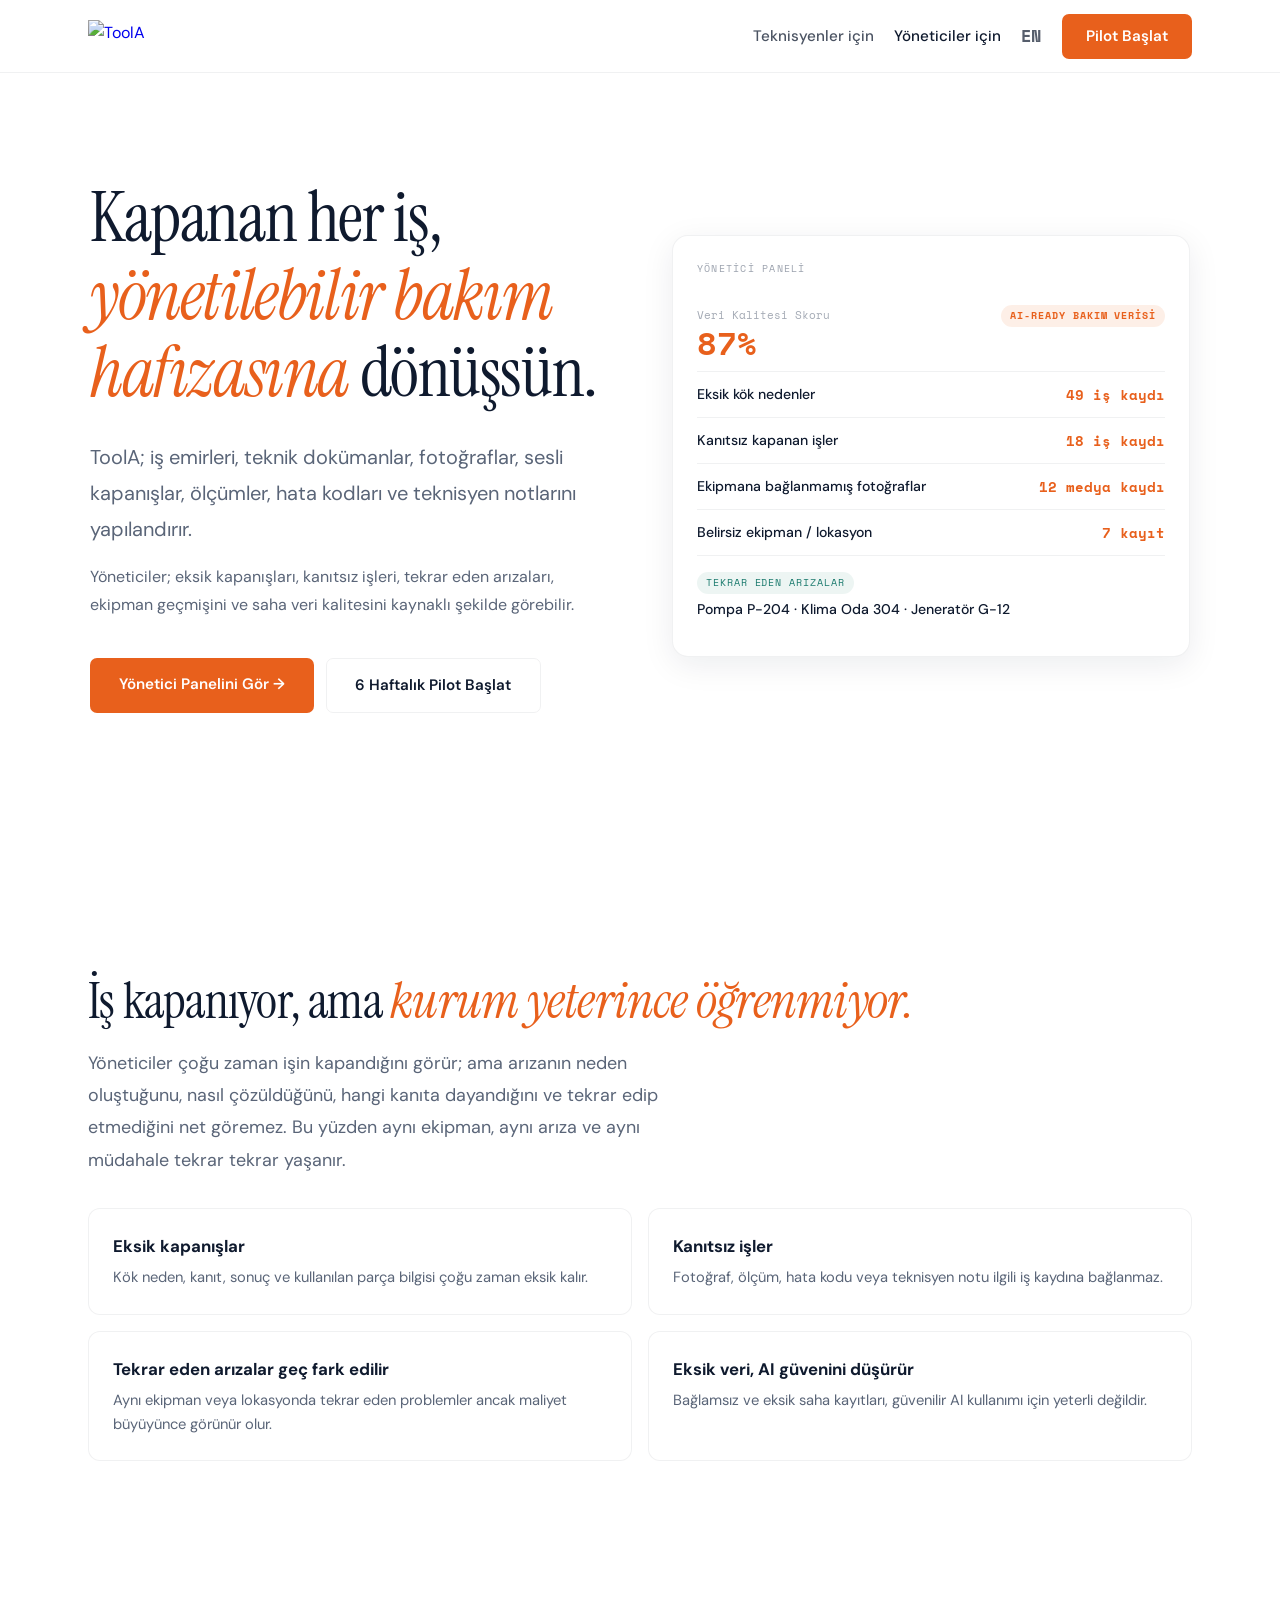
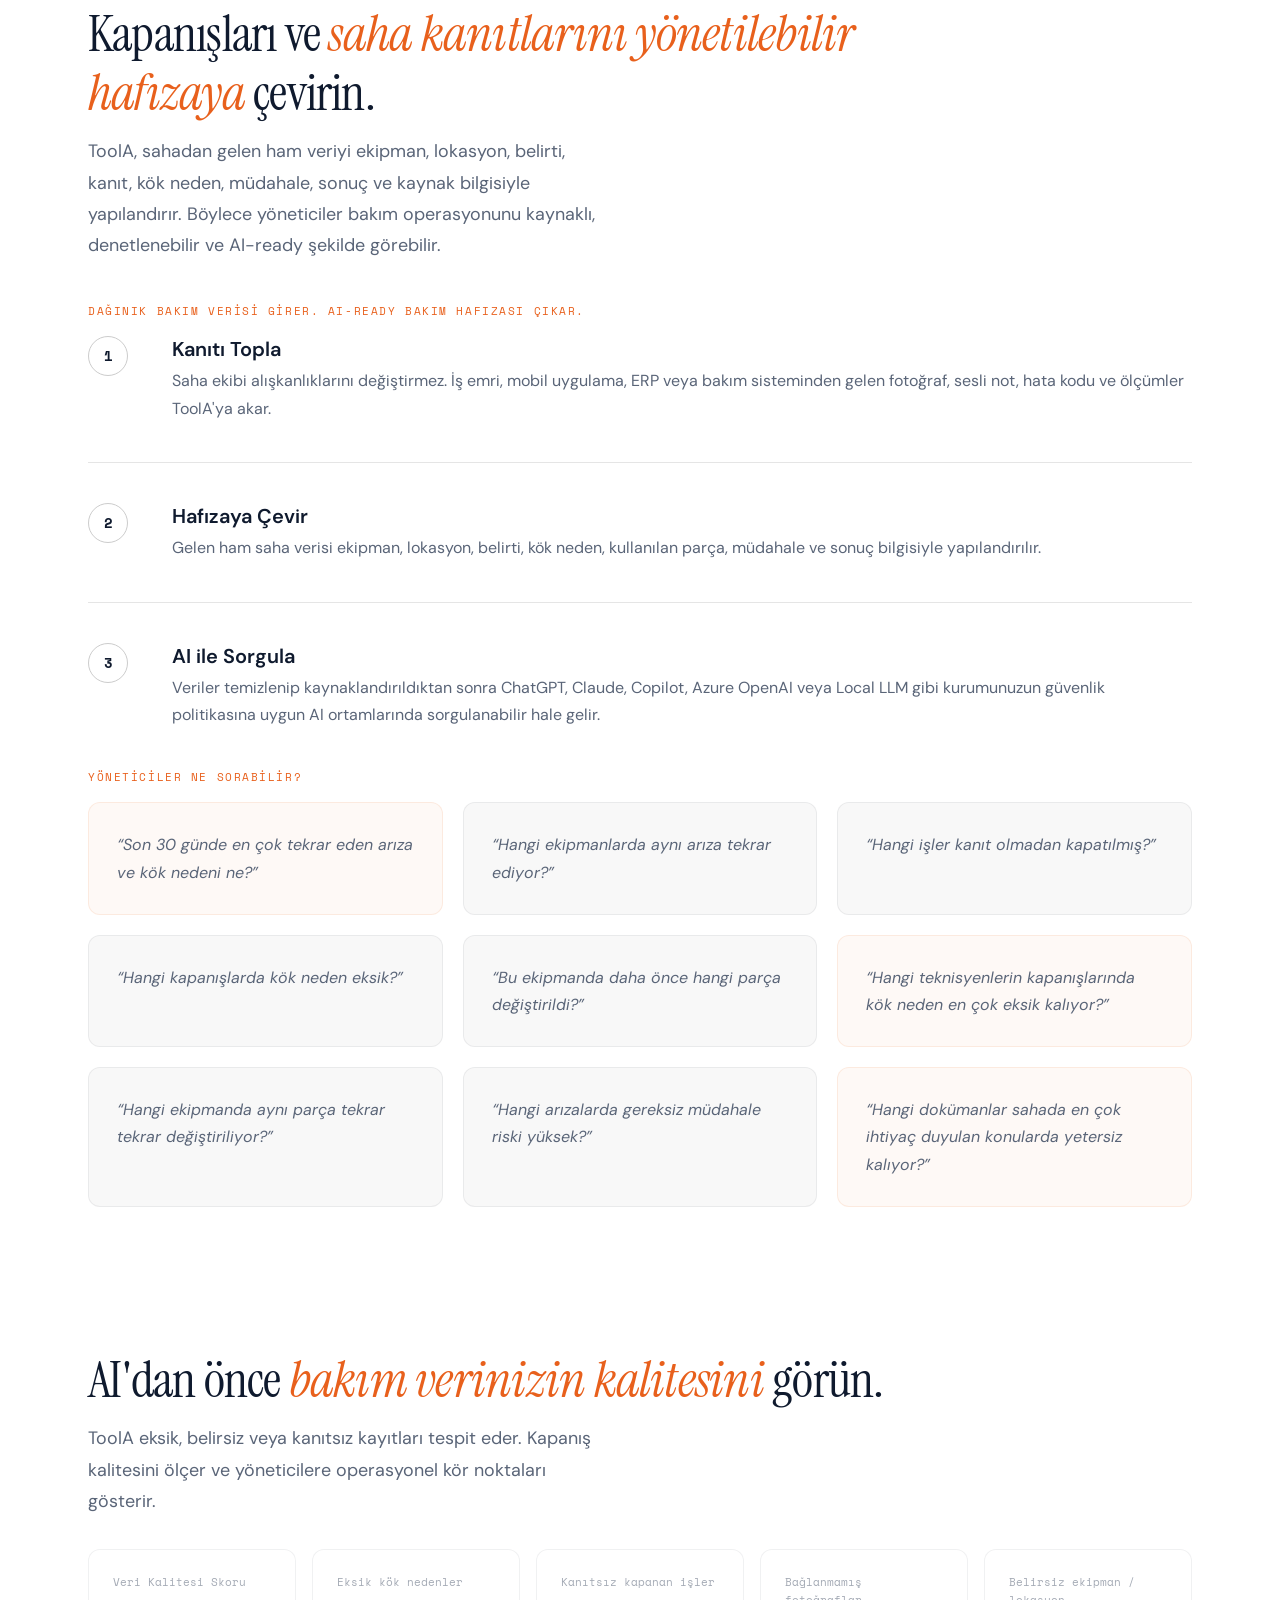
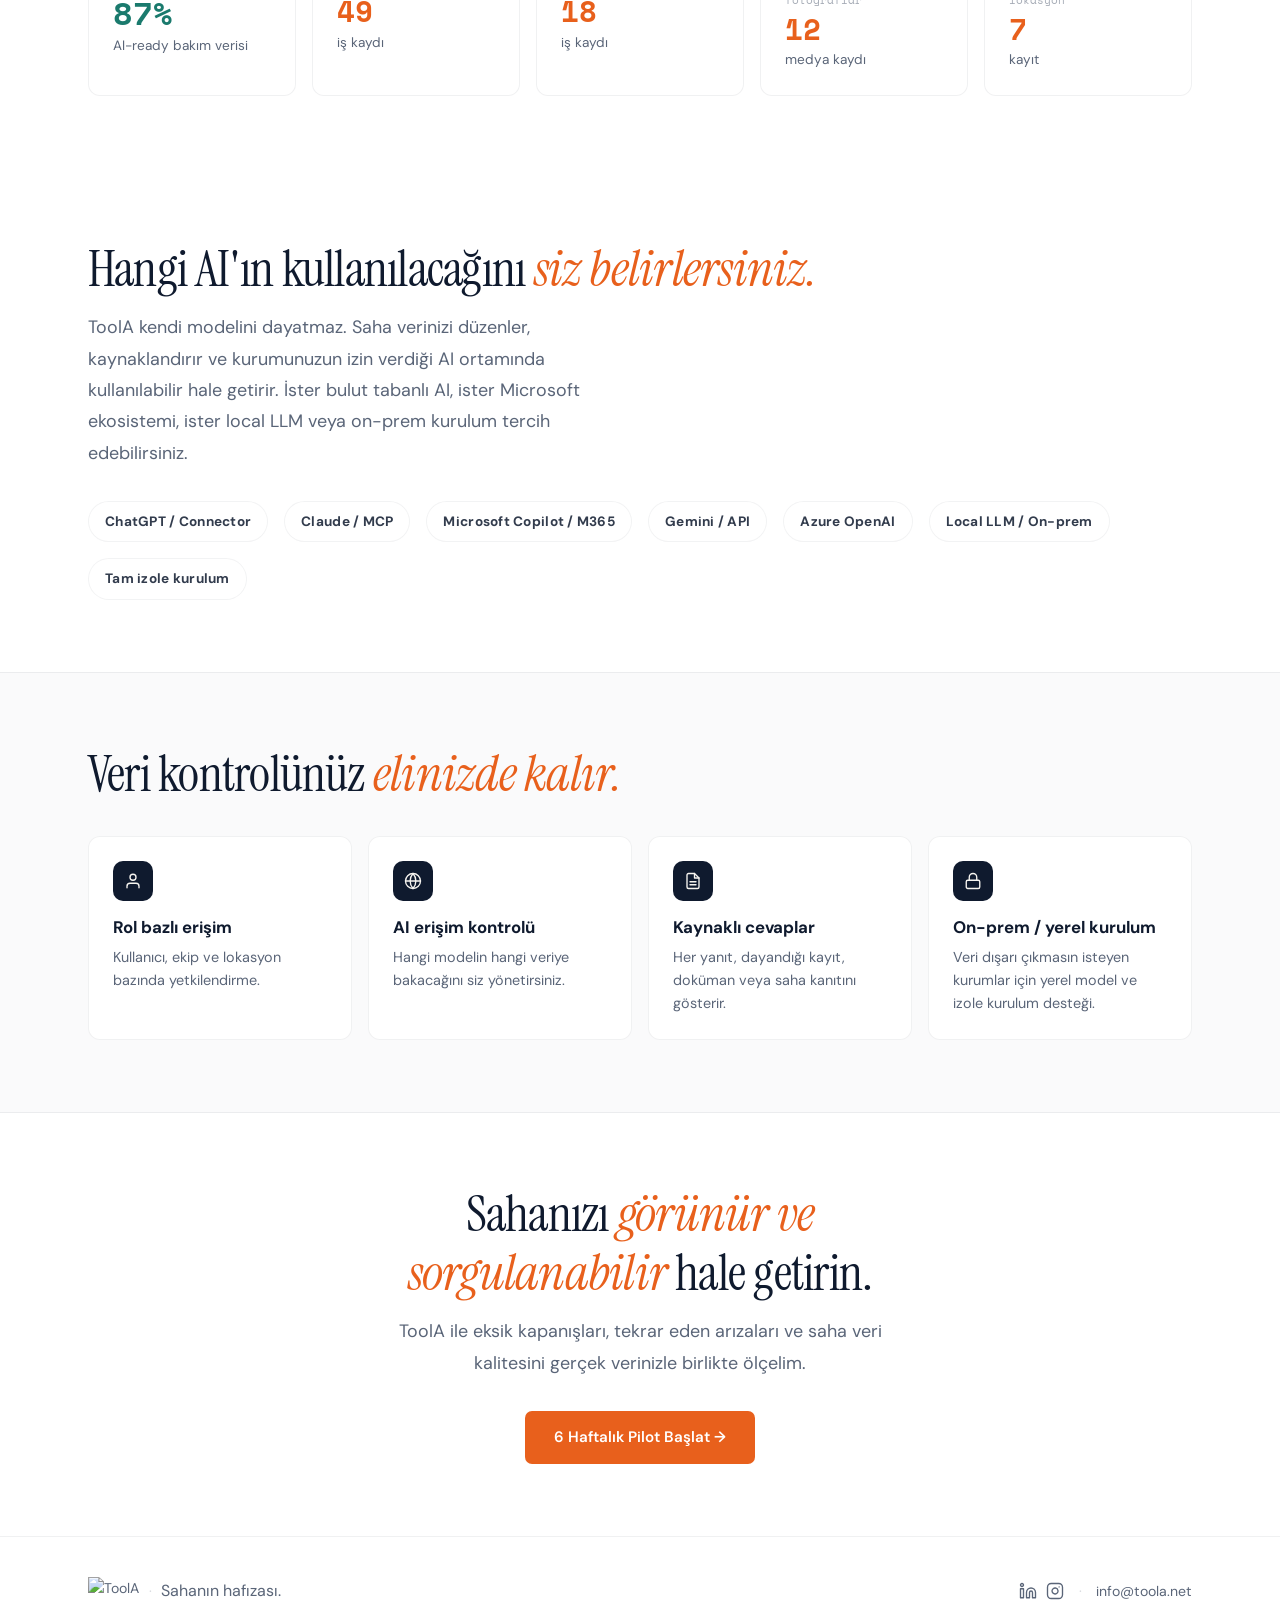
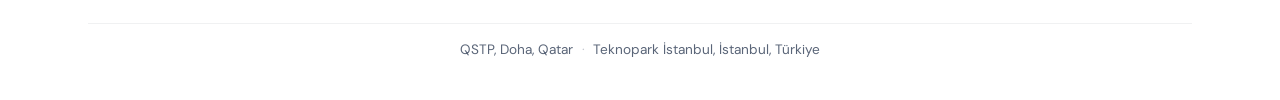
==== public/managers.html @ f0ef8635 "Changes Co-authored-by: ozzyfi <191212846+ozzyfi@users.noreply.github.com>" ====
<!DOCTYPE html>
<html lang="tr">
<head>
<meta charset="UTF-8">
<link rel="icon" type="image/png" href="/favicon.png">
<meta name="viewport" content="width=device-width, initial-scale=1.0">
<title>Yöneticiler için — ToolA</title>
<meta name="description" content="ToolA, kapanan her işi yönetilebilir bakım hafızasına dönüştürür. Yöneticiler eksik kapanışları, kanıtsız işleri, tekrar eden arızaları, ekipman geçmişini ve saha veri kalitesini kaynaklı şekilde görür.">
<meta property="og:title" content="Yöneticiler için — ToolA">
<meta property="og:description" content="Kapanan her iş, yönetilebilir bakım hafızasına dönüşsün. Eksik kapanışlar, kanıtsız işler ve tekrar eden arızalar tek panelde.">
<meta property="og:image" content="https://toola.co/og-image.png">
<meta property="og:url" content="https://toola.co/managers.html">
<meta property="og:type" content="website">
<meta name="twitter:card" content="summary_large_image">
<meta name="twitter:title" content="Yöneticiler için — ToolA">
<meta name="twitter:description" content="Kapanan her iş, yönetilebilir bakım hafızasına dönüşsün.">
<meta name="twitter:image" content="https://toola.co/og-image.png">
<link rel="preconnect" href="https://fonts.googleapis.com">
<link href="https://fonts.googleapis.com/css2?family=DM+Sans:ital,opsz,wght@0,9..40,300;0,9..40,400;0,9..40,500;0,9..40,600;0,9..40,700&family=Space+Mono:wght@400;700&family=Instrument+Serif:ital@0;1&display=swap" rel="stylesheet">
<style>
:root{
  --ink:#0F1A2E;--orange:#E8601C;--teal:#1A7A6D;
  --slate:#5A6578;--line:rgba(15,26,46,.06);--card:rgba(255,255,255,.8);
  --fd:'Instrument Serif',serif;--fb:'DM Sans',sans-serif;--fm:'Space Mono',monospace;
}
*,*::before,*::after{margin:0;padding:0;box-sizing:border-box}
html{scroll-behavior:smooth}
body{font-family:var(--fb);background:#fff;color:var(--ink);line-height:1.6;overflow-x:hidden}
.w{max-width:1200px;margin:0 auto;padding:0 3rem;position:relative;z-index:1}

/* NAV */
nav{position:fixed;top:0;left:0;right:0;z-index:100;backdrop-filter:blur(20px);background:rgba(255,255,255,.9);border-bottom:1px solid var(--line)}
.ni{max-width:1200px;margin:0 auto;padding:.85rem 3rem;display:flex;justify-content:space-between;align-items:center}
.logo{display:inline-flex;align-items:center;gap:.55rem;text-decoration:none}.logo svg{flex-shrink:0}
.logo-text{font-family:var(--fb);font-weight:600;font-size:1.4rem;color:var(--ink);letter-spacing:-.04em}
.logo img{height:32px;width:auto;object-fit:contain;display:block}
@media(max-width:600px){.logo img{height:26px}}
nav ul{list-style:none;display:flex;align-items:center;gap:1.25rem}
.ncta{background:var(--orange);color:#fff;padding:.65rem 1.5rem;border-radius:7px;font-weight:600;font-size:.95rem;text-decoration:none;transition:all .2s;display:inline-block}.ncta:hover{background:#cf5318}

/* HERO */
.hero{min-height:100vh;display:flex;align-items:center;padding-top:4rem}
.hero-inner{text-align:center;max-width:820px;margin:0 auto}
.hero h1{font-family:var(--fd);font-size:clamp(2rem,3.8vw,3.6rem);line-height:1.1;letter-spacing:-.02em;font-weight:400;animation:fu .7s ease .08s both}
.hero h1 em{font-style:italic;color:var(--orange)}
.hero-sub{font-size:1.25rem;color:var(--slate);max-width:560px;margin:1.75rem auto 0;line-height:1.8;animation:fu .7s ease .16s both}
.hero-actions{display:flex;gap:.75rem;justify-content:center;margin-top:2.5rem;animation:fu .7s ease .24s both}
.bp{background:var(--orange);color:#fff;padding:.9rem 1.8rem;border-radius:7px;text-decoration:none;font-weight:600;font-size:.95rem;transition:all .25s;border:none;cursor:pointer;display:inline-block}.bp:hover{background:#cf5318;transform:translateY(-1px);box-shadow:0 6px 20px rgba(232,96,28,.25)}
@keyframes fu{from{opacity:0;transform:translateY(20px)}to{opacity:1;transform:translateY(0)}}

/* SOCIAL PROOF */
.proof{padding:3.5rem 0;border-top:1px solid var(--line)}
.proof-metrics{display:grid;grid-template-columns:repeat(3,1fr);border:1px solid var(--line);border-radius:14px;overflow:hidden;background:var(--card)}
.pm{padding:2.5rem 2rem;text-align:center;border-right:1px solid var(--line)}
.pm:last-child{border-right:none}
.pm .n{font-family:var(--fm);font-size:2.8rem;font-weight:700;color:var(--teal);line-height:1}
.pm .t{font-size:1rem;font-weight:600;margin-top:.4rem}
.pm .d{font-size:.88rem;color:var(--slate);margin-top:.2rem}
.proof-logos{margin-top:2rem;display:flex;align-items:center;justify-content:center;gap:3.5rem;flex-wrap:wrap}
.proof-logos span{font-family:var(--fb);font-weight:700;font-size:1.3rem;color:var(--ink);opacity:.55;letter-spacing:.06em;text-transform:uppercase}

/* SECTIONS */
section{padding:4.5rem 0}
.stag{font-family:var(--fm);font-size:.7rem;letter-spacing:.14em;text-transform:uppercase;color:var(--orange);margin-bottom:.75rem}
.st{font-family:var(--fd);font-size:clamp(2rem,4vw,3.2rem);line-height:1.15;letter-spacing:-.015em;font-weight:400;max-width:900px}
.st em{font-style:italic;color:var(--orange)}
.sd{font-size:1.12rem;color:var(--slate);max-width:520px;margin-top:.85rem;line-height:1.75}

/* PROBLEM */
.problem-text{font-size:1.12rem;color:var(--slate);max-width:600px;margin-top:1rem;line-height:1.8}

/* SOLUTION (LIGHT) */
.ins{background:#fff;color:var(--ink);padding:4.5rem 0;position:relative}
.ins .stag{color:var(--orange)}.ins .st{color:var(--ink)}.ins .sd{color:var(--slate)}
.sol-grid{display:grid;grid-template-columns:1fr 1fr;gap:1.5rem;margin-top:2rem}
.sol-card{padding:1.75rem;border-radius:12px}
.sol-card.left{background:#f8f8f8;border:1px solid var(--line)}
.sol-card.right{background:rgba(232,96,28,.04);border:1px solid rgba(232,96,28,.1)}
.sol-card h4{font-family:var(--fm);font-size:.8rem;letter-spacing:.08em;text-transform:uppercase;margin-bottom:.5rem}
.sol-card.left h4{color:var(--slate)}.sol-card.right h4{color:var(--orange)}
.sol-card p{font-size:1rem;color:var(--slate);line-height:1.7}
.sol-card ul{list-style:none;margin:0;padding:0}
.sol-card li{font-size:.95rem;color:var(--slate);padding:.4rem 0;border-bottom:1px solid var(--line)}
.sol-card li:last-child{border-bottom:none}
.sol-result{margin-top:1.5rem;padding:1.5rem;background:linear-gradient(135deg,rgba(26,122,109,.06),rgba(232,96,28,.04));border:1px solid rgba(26,122,109,.08);border-radius:10px;text-align:center}
.sol-result h4{font-family:var(--fd);font-size:1.2rem;color:var(--ink);margin-bottom:.25rem}
.sol-result p{color:var(--slate);font-size:.9rem}

.step-list{margin-top:1rem}
.step-item{display:flex;gap:1.5rem;padding:2.5rem 0;border-bottom:1px solid #e5e5e5;align-items:flex-start}
.step-item:first-child{padding-top:0}
.step-item:last-child{border-bottom:none;padding-bottom:0}
.step-num{flex-shrink:0;width:60px;display:flex;align-items:center;justify-content:flex-start}
.step-num-inner{width:40px;height:40px;border-radius:50%;border:1.5px solid #ccc;display:flex;align-items:center;justify-content:center;font-family:var(--fm);font-size:.9rem;font-weight:700;color:var(--ink)}
.step-content{flex:1}
.step-content h3{font-weight:600;font-size:1.25rem;color:var(--ink);margin-bottom:.35rem;line-height:1.3}
.step-content p{font-size:1rem;color:var(--slate);line-height:1.7}

/* CAPABILITIES — horizontal layout for variety */
.cap-grid{display:grid;grid-template-columns:1fr 1fr;gap:1.5rem;margin-top:2rem}
.cap-card{display:flex;gap:1.25rem;align-items:flex-start;padding:1.75rem;border-radius:14px;border:1px solid var(--line);background:var(--card)}
.cap-icon{width:44px;height:44px;background:rgba(232,96,28,.06);border:1px solid rgba(232,96,28,.1);border-radius:10px;display:flex;align-items:center;justify-content:center;flex-shrink:0}
.cap-content h3{font-size:1.05rem;font-weight:700;margin-bottom:.25rem}
.cap-content p{font-size:.92rem;color:var(--slate);line-height:1.6}

/* SECURITY — single row with subtle bg */
.sec-strip{background:rgba(15,26,46,.02);border-top:1px solid var(--line);border-bottom:1px solid var(--line);padding:4.5rem 0}
.sec-grid{display:grid;grid-template-columns:repeat(4,1fr);gap:1rem;margin-top:2rem}
.sec-card{padding:1.5rem;border-radius:12px;background:#fff;border:1px solid var(--line)}
.sec-icon{width:40px;height:40px;background:var(--ink);border-radius:10px;display:flex;align-items:center;justify-content:center;margin-bottom:.85rem}
.sec-card h3{font-size:1.05rem;font-weight:700;margin-bottom:.3rem}
.sec-card p{font-size:.9rem;color:var(--slate);line-height:1.6}

/* CTA */
.cta{text-align:center;padding:5rem 0}
.cta .st{margin:0 auto;text-align:center;max-width:600px}
.cta .sd{margin:.85rem auto 0;text-align:center}
.cpills{display:flex;gap:3rem;justify-content:center;margin:2rem 0}
.cpill{text-align:center}
.cpill .pn{font-family:var(--fm);font-size:1.75rem;font-weight:700;color:var(--teal)}
.cpill .pl{font-size:.88rem;color:var(--slate)}

/* FOOTER */
footer{padding:2.5rem 0;border-top:1px solid var(--line)}
.fi{max-width:1200px;margin:0 auto;padding:0 3rem;display:flex;flex-direction:column;gap:1.1rem}
.frow{display:flex;justify-content:space-between;align-items:center;gap:1rem}
.fl{display:flex;align-items:center;gap:.6rem;font-size:.88rem;color:var(--slate)}
.fr{display:flex;align-items:center;gap:.6rem;font-size:.88rem;color:var(--slate);flex-wrap:wrap}
.fr svg{display:block}
.faddr{text-align:center;font-size:.85rem;color:var(--slate);padding-top:1rem;border-top:1px solid var(--line);line-height:1.5}
.faddr .sep{opacity:.35;margin:0 .55rem}
footer a{color:var(--slate);text-decoration:none;transition:color .2s}footer a:hover{color:var(--orange)}


/* HERO badge/eyebrow */
.hero-badge{display:inline-block;font-family:var(--fm);font-size:.72rem;letter-spacing:.12em;text-transform:uppercase;color:var(--orange);padding:.4rem .9rem;border:1px solid rgba(232,96,28,.2);border-radius:99px;margin-bottom:1.25rem;animation:fu .7s ease both}
.hero-eyebrow{font-family:var(--fd);font-size:clamp(2rem,4vw,3rem);line-height:1.05;letter-spacing:-.02em;color:var(--slate);font-style:italic;margin-bottom:.4rem;animation:fu .7s ease .04s both}
.hero-support{font-size:1rem;color:var(--slate);max-width:560px;margin:1rem auto 0;line-height:1.7;opacity:.85;animation:fu .7s ease .2s both}
.bs{background:transparent;color:var(--ink);padding:.9rem 1.8rem;border-radius:7px;text-decoration:none;font-weight:600;font-size:.95rem;border:1.5px solid var(--line);display:inline-block;transition:all .25s}
.bs:hover{border-color:var(--ink)}

/* PROBLEM grid */
.prob-grid{display:grid;grid-template-columns:1fr 1fr;gap:1rem;margin-top:2rem}
.prob-card{padding:1.5rem;border:1px solid var(--line);border-radius:12px;background:var(--card)}
.prob-card h3{font-size:1.05rem;font-weight:700;margin-bottom:.4rem}
.prob-card p{font-size:.92rem;color:var(--slate);line-height:1.6}
@media(max-width:600px){.prob-grid{grid-template-columns:1fr}}

/* SOLUTION 3 cols */
.sol-grid-3{display:grid;grid-template-columns:repeat(3,1fr);gap:1.25rem;margin-top:1.75rem}
@media(max-width:960px){.sol-grid-3{grid-template-columns:1fr}}

/* HOW */
.how-grid{display:grid;grid-template-columns:repeat(5,1fr);gap:1rem;margin-top:2rem}
.how-step{padding:1.5rem;border:1px solid var(--line);border-radius:12px;background:var(--card);position:relative}
.how-num{font-family:var(--fm);font-size:.8rem;font-weight:700;color:var(--orange);letter-spacing:.08em;margin-bottom:.5rem}
.how-step h3{font-size:1rem;font-weight:700;margin-bottom:.35rem}
.how-step p{font-size:.88rem;color:var(--slate);line-height:1.55}
@media(max-width:960px){.how-grid{grid-template-columns:1fr 1fr}}
@media(max-width:600px){.how-grid{grid-template-columns:1fr}}

/* CAP 3 cols */
.cap-grid-3{display:grid;grid-template-columns:repeat(3,1fr);gap:1.25rem;margin-top:2rem}
@media(max-width:960px){.cap-grid-3{grid-template-columns:1fr 1fr}}
@media(max-width:600px){.cap-grid-3{grid-template-columns:1fr}}

/* PROOF sectors */
.proof-sectors{margin-top:1.25rem;text-align:center;font-size:.9rem;color:var(--slate);font-family:var(--fm);letter-spacing:.02em}

/* HERO TWO-COL */
.hero-inner{text-align:left;max-width:1100px;margin:0 auto;display:grid;grid-template-columns:1fr 1fr;gap:4rem;align-items:center}
@media(max-width:960px){.hero-inner{grid-template-columns:1fr;text-align:center;gap:2.5rem}}
.hero-left{}
.hero h1{font-size:clamp(2.8rem,5.5vw,5rem)}
.hero .hero-sub,.hero .hero-support{margin-left:0;margin-right:0}
@media(max-width:960px){.hero .hero-sub,.hero .hero-support{margin-left:auto;margin-right:auto}.hero-actions{justify-content:center}}
.hero-actions{justify-content:flex-start}

/* MOCKUP */
.mockup-card{background:#fff;border:1px solid var(--line);border-radius:16px;padding:1.5rem;box-shadow:0 8px 32px rgba(15,26,46,.08)}
.mockup-title{font-family:var(--fm);font-size:.65rem;letter-spacing:.12em;text-transform:uppercase;color:var(--slate);margin-bottom:1rem;opacity:.6}
.mockup-row{padding:.75rem 0;border-bottom:1px solid var(--line)}
.mockup-row:last-child{border-bottom:none}
.mockup-badge{display:inline-block;font-family:var(--fm);font-size:.6rem;letter-spacing:.1em;text-transform:uppercase;padding:.2rem .55rem;border-radius:99px;margin-bottom:.3rem}
.mb-kanit{background:rgba(26,122,109,.08);color:var(--teal)}
.mb-oneri{background:rgba(232,96,28,.08);color:var(--orange)}
.mb-kapanis{background:rgba(15,26,46,.06);color:var(--slate)}
.mb-hafiza{background:rgba(232,96,28,.1);color:var(--orange);font-weight:700}
.mockup-label{font-family:var(--fm);font-size:.68rem;color:var(--slate);opacity:.55;display:block;margin-bottom:.15rem}
.mockup-val{font-size:.88rem;color:var(--ink);line-height:1.5;font-weight:500}
.mockup-val.highlight{color:var(--orange)}
.mockup-source{font-size:.75rem;color:var(--slate);opacity:.6;margin-top:.2rem}

/* MEMORY CARD */
.memory-card{background:#fff;border:1px solid var(--line);border-radius:14px;padding:1.5rem;font-size:.88rem;color:var(--ink)}
.memory-card h4{font-family:var(--fm);font-size:.7rem;letter-spacing:.1em;text-transform:uppercase;color:var(--orange);margin-bottom:1rem}
.memory-row{display:flex;gap:.75rem;padding:.5rem 0;border-bottom:1px solid var(--line);align-items:baseline}
.memory-row:last-child{border-bottom:none}
.memory-label{font-family:var(--fm);font-size:.62rem;letter-spacing:.08em;text-transform:uppercase;color:var(--slate);min-width:90px;opacity:.6;flex-shrink:0}
.memory-val{color:var(--ink);line-height:1.5}
.memory-val.red{color:var(--orange);font-weight:600}

/* EXPERT SECTION GRID */
.expert-grid{display:grid;grid-template-columns:1fr 1fr;gap:3rem;align-items:start;margin-top:2rem}
@media(max-width:960px){.expert-grid{grid-template-columns:1fr}}

/* PROOF ecosystem */
.ecosystem-title{font-family:var(--fm);font-size:.7rem;letter-spacing:.12em;text-transform:uppercase;color:var(--slate);opacity:.5;text-align:center;margin-bottom:1.25rem;margin-top:2rem}

/* CARD HOVER — birleşik etkileşim */
.prob-card,.cap-card,.sec-card,.how-step,.sol-card{transition:transform .2s ease,border-color .2s ease,box-shadow .2s ease}
.prob-card:hover,.cap-card:hover,.sec-card:hover,.how-step:hover{transform:translateY(-2px);border-color:rgba(232,96,28,.25);box-shadow:0 8px 24px rgba(15,26,46,.06)}

/* HOW grid kademeli */
@media(max-width:1099px){.how-grid{grid-template-columns:repeat(3,1fr)}}
@media(max-width:759px){.how-grid{grid-template-columns:repeat(2,1fr)}}
@media(max-width:559px){.how-grid{grid-template-columns:1fr}}

/* CTA dikey ritim tutarlılığı */
.cta{padding:4.5rem 0}

/* EXPERT grid orta breakpoint */
@media(max-width:1199px) and (min-width:961px){.expert-grid{gap:2rem}}

/* RESPONSIVE */
@media(max-width:960px){
  .w{padding:0 2rem}.ni{padding:.85rem 2rem}.fi{padding:0 2rem}
  .sol-grid,.cap-grid{grid-template-columns:1fr}
  .sec-grid{grid-template-columns:1fr 1fr}
  .proof-metrics{grid-template-columns:1fr}
  .pm{border-right:none;border-bottom:1px solid var(--line);padding:2rem 1.5rem}.pm:last-child{border-bottom:none}
}
@media(max-width:720px){
  /* Nav: Güvenlik linkini gizle, Teknisyenler/Yöneticiler/EN/CTA kalsın */
  nav ul li.nav-hide-mobile{display:none}
  nav ul{gap:.7rem}
  nav ul a[data-i18n="nav-tech"],nav ul a[data-i18n="nav-mgr"]{font-size:.82rem}
}
@media(max-width:600px){
  .w{padding:0 1.5rem}.ni{padding:.85rem 1.5rem}.fi{padding:0 1.5rem}
  section,.ins,.sec-strip,.cta,.proof{padding:3rem 0}
  .hero{padding-top:5rem}
  .hero-actions{flex-direction:column;align-items:center}
  .hero-badge{font-size:.66rem;padding:.35rem .75rem}
  .sec-grid{grid-template-columns:1fr}
  .cpills{flex-direction:column;gap:1rem}
  .frow{flex-direction:column;gap:1rem;text-align:center}
  .fr{flex-direction:column;gap:.65rem}
  .fr > span[style*="opacity:.25"]{display:none}
  .faddr .sep{display:block;height:.2rem;margin:.15rem 0;opacity:0}

  .proof-logos{gap:2rem}
}

/* MODAL */
.modal-overlay{display:none;position:fixed;inset:0;background:rgba(15,26,46,.5);backdrop-filter:blur(6px);z-index:200;align-items:center;justify-content:center}
.modal-overlay.active{display:flex}
.modal-box{background:#fff;border-radius:16px;padding:2.5rem;max-width:460px;width:90%;position:relative;box-shadow:0 24px 64px rgba(15,26,46,.15);animation:modalIn .25s ease}
@keyframes modalIn{from{opacity:0;transform:translateY(12px) scale(.98)}to{opacity:1;transform:none}}
.modal-close{position:absolute;top:1rem;right:1.25rem;background:none;border:none;font-size:1.5rem;color:var(--slate);cursor:pointer;line-height:1;padding:.25rem;transition:color .2s}.modal-close:hover{color:var(--ink)}
.modal-tag{font-family:var(--fm);font-size:.65rem;letter-spacing:.12em;text-transform:uppercase;color:var(--orange);margin-bottom:.5rem;display:flex;align-items:center;gap:.5rem}.modal-tag::before{content:'';width:16px;height:2px;background:var(--orange);display:inline-block}
.modal-title{font-family:var(--fd);font-size:1.75rem;font-weight:400;margin-bottom:.35rem}
.modal-desc{font-size:.9rem;color:var(--slate);margin-bottom:1.5rem}
.modal-field{margin-bottom:1rem}
.modal-field label{display:block;font-size:.82rem;font-weight:600;margin-bottom:.3rem}
.modal-field input{width:100%;padding:.75rem 1rem;border:1.5px solid var(--line);border-radius:8px;font-family:var(--fb);font-size:.92rem;color:var(--ink);background:#fff;transition:border-color .2s;outline:none}
.modal-field input:focus{border-color:var(--orange)}
.modal-field input::placeholder{color:rgba(90,101,120,.4)}
.modal-submit{width:100%;padding:.9rem;background:var(--orange);color:#fff;border:none;border-radius:8px;font-family:var(--fb);font-size:.95rem;font-weight:600;cursor:pointer;transition:background .2s;margin-top:.5rem}.modal-submit:hover{background:#cf5318}
.modal-success{display:none;text-align:center;font-size:.88rem;color:var(--teal);margin-top:1rem;font-weight:500}

.lang-btn{background:none;border:none;color:var(--ink);font-family:var(--fm);font-size:1.05rem;letter-spacing:.03em;padding:0;cursor:pointer;transition:color .2s;font-weight:600;opacity:.7}
.lang-btn:hover{opacity:1}
</style>
</head>
<body>

<nav><div class="ni">
  <a class="logo" href="/site.html"><img src="/toola-logo.png" alt="ToolA"/></a>
  <ul>
    <li><a href="/site.html" data-i18n="nav-tech" style="color:var(--ink);text-decoration:none;font-size:.95rem;font-weight:500;opacity:.75">Teknisyenler için</a></li>
    <li><a href="/managers.html" data-i18n="nav-mgr" style="color:var(--ink);text-decoration:none;font-size:.95rem;font-weight:500;opacity:1">Yöneticiler için</a></li>
    
    <li><button class="lang-btn" onclick="toggleLang()">EN</button></li>
    <li><a href="javascript:void(0)" onclick="openModal()" class="ncta" data-i18n="nav-cta">Pilot Başlat</a></li>
  </ul>
</div></nav>

<!-- 1. HERO -->
<section class="hero">
  <div class="hero-inner">
    <div class="hero-left">
      <h1 data-i18n="m-hero-title">Kapanan her iş, <em>yönetilebilir bakım hafızasına</em> dönüşsün.</h1>
      <p class="hero-sub" data-i18n="m-hero-sub">ToolA; iş emirleri, teknik dokümanlar, fotoğraflar, sesli kapanışlar, ölçümler, hata kodları ve teknisyen notlarını yapılandırır.</p>
      <p class="hero-support" data-i18n="m-hero-support">Yöneticiler; eksik kapanışları, kanıtsız işleri, tekrar eden arızaları, ekipman geçmişini ve saha veri kalitesini kaynaklı şekilde görebilir.</p>
      <div class="hero-actions">
        <a href="#panel" class="bp" data-i18n="m-hero-btn">Yönetici Panelini Gör →</a>
        <a href="javascript:void(0)" onclick="openModal()" class="bs" data-i18n="m-hero-btn2">6 Haftalık Pilot Başlat</a>
      </div>
    </div>
    <div class="hero-right">
      <div class="mockup-card" id="panel">
        <div class="mockup-title" data-i18n="m-panel-title">Yönetici Paneli</div>
        <div class="mockup-row" style="display:flex;justify-content:space-between;align-items:baseline;gap:1rem">
          <div>
            <span class="mockup-label" data-i18n="m-panel-q">Veri Kalitesi Skoru</span>
            <div class="mockup-val highlight" style="font-family:var(--fm);font-size:2rem;font-weight:700;line-height:1">87%</div>
          </div>
          <span class="mockup-badge mb-hafiza" data-i18n="m-panel-ready">AI-ready bakım verisi</span>
        </div>
        <div class="mockup-row" style="display:flex;justify-content:space-between;gap:1rem">
          <div class="mockup-val" data-i18n="m-panel-r1">Eksik kök nedenler</div>
          <div class="mockup-val" style="font-family:var(--fm);color:var(--orange);font-weight:600" data-i18n="m-panel-r1v">49 iş kaydı</div>
        </div>
        <div class="mockup-row" style="display:flex;justify-content:space-between;gap:1rem">
          <div class="mockup-val" data-i18n="m-panel-r2">Kanıtsız kapanan işler</div>
          <div class="mockup-val" style="font-family:var(--fm);color:var(--orange);font-weight:600" data-i18n="m-panel-r2v">18 iş kaydı</div>
        </div>
        <div class="mockup-row" style="display:flex;justify-content:space-between;gap:1rem">
          <div class="mockup-val" data-i18n="m-panel-r3">Ekipmana bağlanmamış fotoğraflar</div>
          <div class="mockup-val" style="font-family:var(--fm);color:var(--orange);font-weight:600" data-i18n="m-panel-r3v">12 medya kaydı</div>
        </div>
        <div class="mockup-row" style="display:flex;justify-content:space-between;gap:1rem">
          <div class="mockup-val" data-i18n="m-panel-r4">Belirsiz ekipman / lokasyon</div>
          <div class="mockup-val" style="font-family:var(--fm);color:var(--orange);font-weight:600" data-i18n="m-panel-r4v">7 kayıt</div>
        </div>
        <div class="mockup-row">
          <span class="mockup-badge mb-kanit" data-i18n="m-panel-repeat">Tekrar eden arızalar</span>
          <div class="mockup-val" data-i18n="m-panel-repeat-v">Pompa P-204 · Klima Oda 304 · Jeneratör G-12</div>
        </div>
      </div>
    </div>
  </div>
</section>

<!-- 2. PROBLEM -->
<section id="m-problem"><div class="w">
  <h2 class="st" data-i18n="m-prob-title">İş kapanıyor, ama <em>kurum yeterince öğrenmiyor.</em></h2>
  <p class="problem-text" data-i18n="m-prob-text">Yöneticiler çoğu zaman işin kapandığını görür; ama arızanın neden oluştuğunu, nasıl çözüldüğünü, hangi kanıta dayandığını ve tekrar edip etmediğini net göremez. Bu yüzden aynı ekipman, aynı arıza ve aynı müdahale tekrar tekrar yaşanır.</p>
  <div class="prob-grid">
    <div class="prob-card"><h3 data-i18n="m-prob-c1-h">Eksik kapanışlar</h3><p data-i18n="m-prob-c1-p">Kök neden, kanıt, sonuç ve kullanılan parça bilgisi çoğu zaman eksik kalır.</p></div>
    <div class="prob-card"><h3 data-i18n="m-prob-c2-h">Kanıtsız işler</h3><p data-i18n="m-prob-c2-p">Fotoğraf, ölçüm, hata kodu veya teknisyen notu ilgili iş kaydına bağlanmaz.</p></div>
    <div class="prob-card"><h3 data-i18n="m-prob-c3-h">Tekrar eden arızalar geç fark edilir</h3><p data-i18n="m-prob-c3-p">Aynı ekipman veya lokasyonda tekrar eden problemler ancak maliyet büyüyünce görünür olur.</p></div>
    <div class="prob-card"><h3 data-i18n="m-prob-c4-h">Eksik veri, AI güvenini düşürür</h3><p data-i18n="m-prob-c4-p">Bağlamsız ve eksik saha kayıtları, güvenilir AI kullanımı için yeterli değildir.</p></div>
  </div>
</div></section>

<!-- 3. ÇÖZÜM (KOYU) -->
<section class="ins" id="m-solution"><div class="w">
  <h2 class="st" data-i18n="m-sol-title">Kapanışları ve <em>saha kanıtlarını yönetilebilir hafızaya</em> çevirin.</h2>
  <p class="sd" data-i18n="m-sol-desc">ToolA, sahadan gelen ham veriyi ekipman, lokasyon, belirti, kanıt, kök neden, müdahale, sonuç ve kaynak bilgisiyle yapılandırır. Böylece yöneticiler bakım operasyonunu kaynaklı, denetlenebilir ve AI-ready şekilde görebilir.</p>
  <div class="stag" style="margin-top:2.5rem" data-i18n="m-flow-title">Dağınık bakım verisi girer. AI-ready bakım hafızası çıkar.</div>
  <div class="step-list">
    <div class="step-item">
      <div class="step-num"><div class="step-num-inner">1</div></div>
      <div class="step-content">
        <h3 data-i18n="m-flow-1h">Kanıtı Topla</h3>
        <p data-i18n="m-flow-1p">Saha ekibi alışkanlıklarını değiştirmez. İş emri, mobil uygulama, ERP veya bakım sisteminden gelen fotoğraf, sesli not, hata kodu ve ölçümler ToolA'ya akar.</p>
      </div>
    </div>
    <div class="step-item">
      <div class="step-num"><div class="step-num-inner">2</div></div>
      <div class="step-content">
        <h3 data-i18n="m-flow-2h">Hafızaya Çevir</h3>
        <p data-i18n="m-flow-2p">Gelen ham saha verisi ekipman, lokasyon, belirti, kök neden, kullanılan parça, müdahale ve sonuç bilgisiyle yapılandırılır.</p>
      </div>
    </div>
    <div class="step-item">
      <div class="step-num"><div class="step-num-inner">3</div></div>
      <div class="step-content">
        <h3 data-i18n="m-flow-3h">AI ile Sorgula</h3>
        <p data-i18n="m-flow-3p">Veriler temizlenip kaynaklandırıldıktan sonra ChatGPT, Claude, Copilot, Azure OpenAI veya Local LLM gibi kurumunuzun güvenlik politikasına uygun AI ortamlarında sorgulanabilir hale gelir.</p>
      </div>
    </div>
  </div>
  <div class="stag" style="margin-top:2.5rem" data-i18n="m-q-tag">Yöneticiler ne sorabilir?</div>
  <div class="sol-grid-3" style="margin-top:1rem">
    <div class="sol-card right"><p data-i18n="m-q1" style="font-style:italic">“Son 30 günde en çok tekrar eden arıza ve kök nedeni ne?”</p></div>
    <div class="sol-card left"><p data-i18n="m-q2" style="font-style:italic">“Hangi ekipmanlarda aynı arıza tekrar ediyor?”</p></div>
    <div class="sol-card left"><p data-i18n="m-q3" style="font-style:italic">“Hangi işler kanıt olmadan kapatılmış?”</p></div>
    <div class="sol-card left"><p data-i18n="m-q4" style="font-style:italic">“Hangi kapanışlarda kök neden eksik?”</p></div>
    <div class="sol-card left"><p data-i18n="m-q5" style="font-style:italic">“Bu ekipmanda daha önce hangi parça değiştirildi?”</p></div>
    <div class="sol-card right"><p data-i18n="m-q6" style="font-style:italic">“Hangi teknisyenlerin kapanışlarında kök neden en çok eksik kalıyor?”</p></div>
    <div class="sol-card left"><p data-i18n="m-q7" style="font-style:italic">“Hangi ekipmanda aynı parça tekrar tekrar değiştiriliyor?”</p></div>
    <div class="sol-card left"><p data-i18n="m-q8" style="font-style:italic">“Hangi arızalarda gereksiz müdahale riski yüksek?”</p></div>
    <div class="sol-card right"><p data-i18n="m-q9" style="font-style:italic">“Hangi dokümanlar sahada en çok ihtiyaç duyulan konularda yetersiz kalıyor?”</p></div>
  </div>
</div></section>

<!-- 3.5 VERİ KALİTESİ -->
<section id="m-quality"><div class="w">
  <h2 class="st" data-i18n="m-qual-title">AI'dan önce <em>bakım verinizin kalitesini</em> görün.</h2>
  <p class="sd" data-i18n="m-qual-desc">ToolA eksik, belirsiz veya kanıtsız kayıtları tespit eder. Kapanış kalitesini ölçer ve yöneticilere operasyonel kör noktaları gösterir.</p>
  <div class="cap-grid-3" style="grid-template-columns:repeat(5,1fr);gap:1rem">
    <div class="prob-card" style="text-align:left">
      <div class="mockup-label" data-i18n="m-qual-1l">Veri Kalitesi Skoru</div>
      <div style="font-family:var(--fm);font-size:2rem;font-weight:700;color:var(--teal);line-height:1;margin:.35rem 0">87%</div>
      <p style="font-size:.85rem;color:var(--slate)" data-i18n="m-qual-1d">AI-ready bakım verisi</p>
    </div>
    <div class="prob-card" style="text-align:left">
      <div class="mockup-label" data-i18n="m-qual-2l">Eksik kök nedenler</div>
      <div style="font-family:var(--fm);font-size:1.8rem;font-weight:700;color:var(--orange);line-height:1;margin:.35rem 0">49</div>
      <p style="font-size:.85rem;color:var(--slate)" data-i18n="m-qual-2d">iş kaydı</p>
    </div>
    <div class="prob-card" style="text-align:left">
      <div class="mockup-label" data-i18n="m-qual-3l">Kanıtsız kapanan işler</div>
      <div style="font-family:var(--fm);font-size:1.8rem;font-weight:700;color:var(--orange);line-height:1;margin:.35rem 0">18</div>
      <p style="font-size:.85rem;color:var(--slate)" data-i18n="m-qual-3d">iş kaydı</p>
    </div>
    <div class="prob-card" style="text-align:left">
      <div class="mockup-label" data-i18n="m-qual-4l">Bağlanmamış fotoğraflar</div>
      <div style="font-family:var(--fm);font-size:1.8rem;font-weight:700;color:var(--orange);line-height:1;margin:.35rem 0">12</div>
      <p style="font-size:.85rem;color:var(--slate)" data-i18n="m-qual-4d">medya kaydı</p>
    </div>
    <div class="prob-card" style="text-align:left">
      <div class="mockup-label" data-i18n="m-qual-5l">Belirsiz ekipman / lokasyon</div>
      <div style="font-family:var(--fm);font-size:1.8rem;font-weight:700;color:var(--orange);line-height:1;margin:.35rem 0">7</div>
      <p style="font-size:.85rem;color:var(--slate)" data-i18n="m-qual-5d">kayıt</p>
    </div>
  </div>
</div></section>

<!-- 4. AI SEÇİMİ -->
<section id="m-ai"><div class="w">
  <h2 class="st" data-i18n="m-ai-title">Hangi AI'ın kullanılacağını <em>siz belirlersiniz.</em></h2>
  <p class="sd" data-i18n="m-ai-desc">ToolA kendi modelini dayatmaz. Saha verinizi düzenler, kaynaklandırır ve kurumunuzun izin verdiği AI ortamında kullanılabilir hale getirir. İster bulut tabanlı AI, ister Microsoft ekosistemi, ister local LLM veya on-prem kurulum tercih edebilirsiniz.</p>
  <div class="proof-logos" style="margin-top:2rem;gap:1rem;justify-content:flex-start">
    <span style="font-size:.85rem;padding:.55rem 1rem;border:1px solid var(--line);border-radius:99px;background:var(--card);text-transform:none;letter-spacing:.02em;opacity:.85" data-i18n="m-ai-1">ChatGPT / Connector</span>
    <span style="font-size:.85rem;padding:.55rem 1rem;border:1px solid var(--line);border-radius:99px;background:var(--card);text-transform:none;letter-spacing:.02em;opacity:.85" data-i18n="m-ai-2">Claude / MCP</span>
    <span style="font-size:.85rem;padding:.55rem 1rem;border:1px solid var(--line);border-radius:99px;background:var(--card);text-transform:none;letter-spacing:.02em;opacity:.85" data-i18n="m-ai-3">Microsoft Copilot / M365</span>
    <span style="font-size:.85rem;padding:.55rem 1rem;border:1px solid var(--line);border-radius:99px;background:var(--card);text-transform:none;letter-spacing:.02em;opacity:.85" data-i18n="m-ai-4">Gemini / API</span>
    <span style="font-size:.85rem;padding:.55rem 1rem;border:1px solid var(--line);border-radius:99px;background:var(--card);text-transform:none;letter-spacing:.02em;opacity:.85" data-i18n="m-ai-5">Azure OpenAI</span>
    <span style="font-size:.85rem;padding:.55rem 1rem;border:1px solid var(--line);border-radius:99px;background:var(--card);text-transform:none;letter-spacing:.02em;opacity:.85" data-i18n="m-ai-6">Local LLM / On-prem</span>
    <span style="font-size:.85rem;padding:.55rem 1rem;border:1px solid var(--line);border-radius:99px;background:var(--card);text-transform:none;letter-spacing:.02em;opacity:.85" data-i18n="m-ai-7">Tam izole kurulum</span>
  </div>
</div></section>

<!-- 5. VERİ KONTROLÜ -->
<section class="sec-strip" id="m-control"><div class="w">
  <h2 class="st" data-i18n="m-ctrl-title">Veri kontrolünüz <em>elinizde kalır.</em></h2>
  <div class="sec-grid">
    <div class="sec-card"><div class="sec-icon"><svg width="18" height="18" viewBox="0 0 24 24" fill="none" stroke="#F7F5F0" stroke-width="1.8" stroke-linecap="round" stroke-linejoin="round"><path d="M20 21v-2a4 4 0 0 0-4-4H8a4 4 0 0 0-4 4v2"/><circle cx="12" cy="7" r="4"/></svg></div><h3 data-i18n="m-ctrl-h1">Rol bazlı erişim</h3><p data-i18n="m-ctrl-p1">Kullanıcı, ekip ve lokasyon bazında yetkilendirme.</p></div>
    <div class="sec-card"><div class="sec-icon"><svg width="18" height="18" viewBox="0 0 24 24" fill="none" stroke="#F7F5F0" stroke-width="1.8" stroke-linecap="round" stroke-linejoin="round"><circle cx="12" cy="12" r="10"/><path d="M2 12h20M12 2a15 15 0 0 1 0 20 15 15 0 0 1 0-20z"/></svg></div><h3 data-i18n="m-ctrl-h2">AI erişim kontrolü</h3><p data-i18n="m-ctrl-p2">Hangi modelin hangi veriye bakacağını siz yönetirsiniz.</p></div>
    <div class="sec-card"><div class="sec-icon"><svg width="18" height="18" viewBox="0 0 24 24" fill="none" stroke="#F7F5F0" stroke-width="1.8" stroke-linecap="round" stroke-linejoin="round"><path d="M14 2H6a2 2 0 0 0-2 2v16a2 2 0 0 0 2 2h12a2 2 0 0 0 2-2V8z"/><polyline points="14 2 14 8 20 8"/><line x1="16" y1="13" x2="8" y2="13"/><line x1="16" y1="17" x2="8" y2="17"/></svg></div><h3 data-i18n="m-ctrl-h3">Kaynaklı cevaplar</h3><p data-i18n="m-ctrl-p3">Her yanıt, dayandığı kayıt, doküman veya saha kanıtını gösterir.</p></div>
    <div class="sec-card"><div class="sec-icon"><svg width="18" height="18" viewBox="0 0 24 24" fill="none" stroke="#F7F5F0" stroke-width="1.8" stroke-linecap="round" stroke-linejoin="round"><rect x="3" y="11" width="18" height="11" rx="2"/><path d="M7 11V7a5 5 0 0 1 10 0v4"/></svg></div><h3 data-i18n="m-ctrl-h4">On-prem / yerel kurulum</h3><p data-i18n="m-ctrl-p4">Veri dışarı çıkmasın isteyen kurumlar için yerel model ve izole kurulum desteği.</p></div>
  </div>
</div></section>

<!-- 6. CTA -->
<section class="cta" id="m-pilot"><div class="w">
  <h2 class="st" data-i18n="m-cta-title">Sahanızı <em>görünür ve sorgulanabilir</em> hale getirin.</h2>
  <p class="sd" data-i18n="m-cta-desc">ToolA ile eksik kapanışları, tekrar eden arızaları ve saha veri kalitesini gerçek verinizle birlikte ölçelim.</p>
  <a href="javascript:void(0)" onclick="openModal()" class="bp" style="margin-top:2rem" data-i18n="m-cta-btn">6 Haftalık Pilot Başlat →</a>
</div></section>

<!-- 8. FOOTER -->
<footer><div class="fi">
  <div class="frow">
    <div class="fl">
      <a class="logo" href="#"><img src="/toola-logo.png" alt="ToolA" style="height:28px;width:auto;object-fit:contain"/></a>
      <span style="opacity:.25">·</span>
      <span style="color:var(--slate);font-size:1rem" data-i18n="footer-tagline">Sahanın hafızası.</span>
    </div>
    <div class="fr">
      <a href="https://www.linkedin.com/company/toolanet/" target="_blank" aria-label="LinkedIn"><svg width="18" height="18" viewBox="0 0 24 24" fill="none" stroke="var(--slate)" stroke-width="1.8" stroke-linecap="round" stroke-linejoin="round"><path d="M16 8a6 6 0 0 1 6 6v7h-4v-7a2 2 0 0 0-2-2 2 2 0 0 0-2 2v7h-4v-7a6 6 0 0 1 6-6z"/><rect x="2" y="9" width="4" height="12"/><circle cx="4" cy="4" r="2"/></svg></a>
      <a href="https://www.instagram.com/toolanet/" target="_blank" aria-label="Instagram"><svg width="18" height="18" viewBox="0 0 24 24" fill="none" stroke="var(--slate)" stroke-width="1.8" stroke-linecap="round" stroke-linejoin="round"><rect x="2" y="2" width="20" height="20" rx="5"/><path d="M16 11.37A4 4 0 1 1 12.63 8 4 4 0 0 1 16 11.37z"/><line x1="17.5" y1="6.5" x2="17.51" y2="6.5"/></svg></a>
      <span style="opacity:.25;margin:0 .3rem">·</span>
      <a href="mailto:info@toola.net">info@toola.net</a>
    </div>
  </div>
  <div class="faddr">
    <span>QSTP, Doha, Qatar</span><span class="sep">·</span><span>Teknopark İstanbul, İstanbul, Türkiye</span>
  </div>
</div></footer>


<!-- MODAL -->
<div class="modal-overlay" id="modal" onclick="if(event.target===this)closeModal()">
  <div class="modal-box">
    <button class="modal-close" onclick="closeModal()">&times;</button>
    <div class="modal-tag" data-i18n="modal-tag">— 6 HAFTALIK PİLOT</div>
    <h2 class="modal-title" data-i18n="modal-title">Pilotunuzu Başlatın</h2>
    <p class="modal-desc" data-i18n="modal-desc">24 saat içinde size dönüş yapacağız.</p>
    <div class="modal-field">
      <label data-i18n="modal-l-1">Ad Soyad</label>
      <input type="text" placeholder="Ahmet Yılmaz" id="f-name" data-i18n="ph-name">
    </div>
    <div class="modal-field">
      <label data-i18n="modal-l-2">Şirket</label>
      <input type="text" placeholder="Şirket adı" id="f-company" data-i18n="ph-company">
    </div>
    <div class="modal-field">
      <label data-i18n="modal-l-3">Telefon</label>
      <input type="tel" placeholder="+90 5xx xxx xx xx" id="f-phone" data-i18n="ph-phone">
    </div>
    <div class="modal-field">
      <label data-i18n="modal-l-4">E-posta</label>
      <input type="email" placeholder="email@sirket.com" id="f-email" data-i18n="ph-email">
    </div>
    <button class="modal-submit" id="submit-btn" onclick="submitForm()" data-i18n="modal-btn">Pilot Talebi Gönder →</button>
    <p class="modal-success" id="success-msg" data-i18n="modal-success">Talebiniz alındı. En kısa sürede dönüş yapacağız.</p>
  </div>
</div>

<script>
/* === LANGUAGE === */
var currentLang='tr';
var T={
'nav-cta':{tr:'Pilot Başlat',en:'Start Pilot'},
'nav-tech':{tr:'Teknisyenler için',en:'For Technicians'},
'nav-mgr':{tr:'Yöneticiler için',en:'For Managers'},
'nav-sec':{tr:'Güvenlik',en:'Security'},

'hero-eyebrow':{tr:'Sahanın hafızası.',en:'The memory of the field.'},
'hero-title':{tr:'Arızadan <em>kanıtlı kapanışa.</em>',en:'From fault to <em>verified close.</em>'},
'hero-sub':{tr:'ToolA, saha ekiplerinin test, bakım, kurulum ve onarım işlerini daha hızlı teşhis edip kanıtlı şekilde kapatmasını sağlar.',en:'ToolA helps technicians diagnose faults faster, capture field evidence, and turn every fix into company memory.'},
'hero-support':{tr:'Teknik dokümanları, saha kanıtlarını ve teknisyen bilgisini birleştirerek her işi tekrar kullanılabilir kurumsal hafızaya dönüştürür.',en:'Source-referenced answers, offline operation, expert know-how captured from every job.'},
'hero-btn':{tr:'6 Haftalık Pilot Başlat →',en:'Start 6-Week Pilot →'},
'hero-btn2':{tr:'Pilot Akışını Gör',en:'See Pilot Flow'},
'mock-title':{tr:'Canlı İş Akışı',en:'Live Work Flow'},
'mock-l-1':{tr:'İş emri',en:'Work order'},
'mock-v-1':{tr:'Pompa P-204 yüksek ses yapıyor.',en:'Pump P-204 making excessive noise.'},
'mock-b-kanit':{tr:'Kanıt',en:'Evidence'},
'mock-v-kanit':{tr:'Ses kaydı · Fotoğraf · Ölçüm',en:'Audio · Photo · Measurement'},
'mock-b-oneri':{tr:'ToolA önerisi',en:'ToolA suggestion'},
'mock-v-oneri':{tr:'Önce kaplin hizasını kontrol edin.',en:'Check coupling alignment first.'},
'mock-v-source':{tr:'Bakım kılavuzu s.42 · İş emri #1842',en:'Maintenance manual p.42 · Work order #1842'},
'mock-b-kapanis':{tr:'Kapanış',en:'Closure'},
'mock-v-kapanis':{tr:'Kaplin hizalandı. Ses kesildi.',en:'Coupling aligned. Noise stopped.'},
'mock-b-hafiza':{tr:'Hafıza',en:'Memory'},
'mock-v-hafiza':{tr:"P-204'te yüksek ses varsa önce kaplin hizası kontrol edilmeli.",en:'If P-204 makes noise, check coupling alignment first.'},
'pm-t-1':{tr:'Kaynak Referanslı Cevap',en:'Source-Referenced Answer'},
'pm-d-1':{tr:'Eskiden 15–20 dakika doküman arama',en:'Down from 15–20 min document search'},
'pm-t-2':{tr:'Duruş Süresi Azalması',en:'Downtime Reduction'},
'pm-d-2':{tr:'Daha hızlı teşhis, daha az tekrar',en:'Faster diagnosis, fewer repeat calls'},
'pm-t-3':{tr:'Gereksiz Parça Değişimi',en:'Unnecessary Part Replacements'},
'pm-d-3':{tr:'Kanıta dayalı teşhis, doğru müdahale',en:'Evidence-based diagnosis, right intervention'},
'eco-title':{tr:'Ekosistem ve programlar',en:'Ecosystem & programs'},

'prob-title':{tr:'Tecrübeli teknisyen gider, <em>bilgi de gider.</em>',en:'Experts leave. <em>Knowledge leaves too.</em>'},
'prob-text':{tr:'Tecrübeli teknisyenler cevabı çoğu zaman dokümanda aramaz. Sesi, titreşimi, hata kodunu, ekipmanın geçmişini ve daha önce neyin işe yaradığını bilir.',en:'The best technicians rarely search the manual. They know the sound, vibration, smell, equipment history, and what worked before.'},
'prob-text2':{tr:"Ama bu bilgi genellikle ERP'de, iş emrinde veya dokümanda yaşamaz. Teknisyen ekipten ayrıldığında kurum aynı arızayı yeniden öğrenmek zorunda kalır.",en:"But this knowledge rarely lives in the ERP or manual. When the expert retires, the company relearns the same fault from scratch."},
'prob-c1-h':{tr:'Bilgi dağınık',en:'Knowledge is scattered'},
'prob-c1-p':{tr:'Dokümanlar, iş emirleri, WhatsApp mesajları ve teknisyen notları farklı yerlerde kalır.',en:'Documents, work orders, WhatsApp messages, and technician notes live in different places.'},
'prob-c2-h':{tr:'Kapanışlar eksik',en:'Closures are incomplete'},
'prob-c2-p':{tr:'Kök neden, kanıt, yapılan işlem ve sonuç çoğu zaman net kaydedilmez.',en:'Root cause, evidence, action, and outcome are rarely clearly recorded.'},
'prob-c3-h':{tr:'Teknisyen bilgisi kaybolur',en:'Expert knowledge is lost'},
'prob-c3-p':{tr:"Tecrübeli teknisyenin pratik çözümü kurumsal hafızaya dönüşmez.",en:"The experienced technician's practical fix never becomes company memory."},
'prob-c4-h':{tr:'Aynı arıza tekrar öğrenilir',en:'Same fault relearned'},
'prob-c4-p':{tr:'Benzer arızalar her seferinde sıfırdan araştırılır.',en:'Similar faults are researched from scratch every time.'},
'sol-title':{tr:'Teknisyen çözer. <em>ToolA öğrenir.</em>',en:'Expert fixes it. <em>ToolA learns.</em>'},
'sol-desc':{tr:'Tecrübeli teknisyen arızayı dokümana bakmadan çözebilir. ToolA; sesli not, fotoğraf, ölçüm ve kapanış kayıtlarından bu çözümü yakalar.',en:'An experienced technician can fix the fault without a manual. ToolA captures the fix from voice notes, photos, measurements, and closure records.'},
'sol-desc2':{tr:'Belirtiyi, kök nedeni, müdahaleyi ve sonucu yapılandırarak kurumsal hafızaya dönüştürür.',en:'It structures symptom, root cause, intervention, and outcome into company memory.'},
'sol-highlight':{tr:'Bugün en deneyimli teknisyeninizin bildiği şey, yarın tüm ekibin kullanımında olur.',en:"What your best technician knows today is in every technician's pocket tomorrow."},
'mem-card-title':{tr:'Örnek saha hafızası',en:'Field memory example'},
'mem-l-eq':{tr:'Ekipman',en:'Equipment'},
'mem-v-eq':{tr:'Pompa P-204',en:'Pump P-204'},
'mem-l-sym':{tr:'Belirti',en:'Symptom'},
'mem-v-sym':{tr:'Yüksek ses / titreşim',en:'Excessive noise / vibration'},
'mem-l-ev':{tr:'Kanıt',en:'Evidence'},
'mem-v-ev':{tr:'Ses kaydı + fotoğraf',en:'Audio recording + photo'},
'mem-l-est':{tr:'İlk tahmin',en:'Initial guess'},
'mem-v-est':{tr:'Rulman arızası',en:'Bearing failure'},
'mem-l-rc':{tr:'Gerçek neden',en:'Root cause'},
'mem-v-rc':{tr:'Kaplin hizasızlığı',en:'Coupling misalignment'},
'mem-l-act':{tr:'Müdahale',en:'Action'},
'mem-v-act':{tr:'Kaplin hizalandı',en:'Coupling aligned'},
'mem-l-res':{tr:'Sonuç',en:'Result'},
'mem-v-res':{tr:'Ses kesildi',en:'Noise stopped'},
'mem-l-mem':{tr:'Hafıza',en:'Memory'},
'mem-v-mem':{tr:'Bu ekipmanda yüksek ses varsa önce kaplin hizası kontrol edilmeli.',en:'If this equipment makes noise, check coupling alignment first.'},
'mem-l-src':{tr:'Kaynak',en:'Source'},
'mem-v-src':{tr:'İş emri #1842 · Bakım kılavuzu s.42',en:'Work order #1842 · Maintenance manual p.42'},
'mem-title':{tr:'Doküman, saha kanıtı ve teknisyen deneyimi <em>tek hafızada</em> birleşir.',en:'Documents, field evidence, and expert experience in <em>one memory.</em>'},
'mem-sub':{tr:'ToolA; dokümanları, saha kanıtlarını ve uzman teknisyen bilgisini aynı operasyon hafızasında birleştirir.',en:'ToolA combines field evidence, job closures, and expert technician knowledge in one operational memory.'},
'sol-h-1':{tr:'Teknik Dokümanlar',en:'Technical Documents'},
'sol-li-1':{tr:'OEM kılavuzları',en:'OEM manuals'},
'sol-li-2':{tr:'Servis prosedürleri',en:'Service procedures'},
'sol-li-3':{tr:'Parça katalogları',en:'Parts catalogs'},
'sol-li-4':{tr:'HSE dokümanları',en:'HSE documents'},
'sol-h-2':{tr:'Saha Kanıtı',en:'Field Evidence'},
'sol-li-5':{tr:'Fotoğraf / video',en:'Photo / video'},
'sol-li-6':{tr:'Ses kaydı',en:'Audio recording'},
'sol-li-7':{tr:'Hata kodu',en:'Error code'},
'sol-li-8':{tr:'Ölçüm / sensör verisi',en:'Measurement / sensor data'},
'sol-h-3':{tr:'Teknisyen Deneyimi',en:'Expert Experience'},
'sol-li-10':{tr:'Geçmiş çözümler',en:'Past solutions'},
'sol-li-11':{tr:'Kapanış notları',en:'Closure notes'},
'sol-li-13':{tr:'Kök nedenler',en:'Root causes'},
'sol-li-14':{tr:'Tekrar eden arıza örüntüleri',en:'Recurring fault patterns'},
'how-title':{tr:'Arızadan kanıtlı kapanışa, <em>tek akış.</em>',en:'From fault to verified close, <em>one flow.</em>'},
'how-h-1':{tr:'Arıza gelir',en:'Fault arrives'},
'how-p-1':{tr:'İş emri, WhatsApp mesajı, mobil uygulama veya ERP üzerinden görev düşer.',en:'Job comes in via work order, WhatsApp, or mobile app.'},
'how-h-2':{tr:'Kanıt toplanır',en:'Evidence captured'},
'how-p-2':{tr:'Teknisyen fotoğraf, sesli not, hata kodu veya ölçüm ekler.',en:'Technician adds photo, voice note, error code, or measurement.'},
'how-h-3':{tr:'ToolA teşhis önerir',en:'ToolA suggests diagnosis'},
'how-p-3':{tr:'Dokümanlar, geçmiş işler ve benzer vakalardan kaynaklı cevap verir.',en:'Source-referenced answer from documents, past jobs, and similar cases.'},
'how-h-4':{tr:'Teknisyen müdahale eder',en:'Technician intervenes'},
'how-p-4':{tr:'Yapılan işlem, kullanılan parça ve sonuç kayıt altına alınır.',en:'Action, parts used, and outcome are recorded.'},
'how-h-5':{tr:'Kapanış hafızaya dönüşür',en:'Closure becomes memory'},
'how-p-5':{tr:'Belirti, kök neden, çözüm ve kanıtlar bir sonraki vaka için kullanılabilir hale gelir.',en:'Symptom, root cause, fix, and evidence become available for the next case.'},
'cap-title':{tr:'Sahada işi bitiren <em>AI akışı.</em>',en:'The AI flow that <em>gets field work done.</em>'},
'cap-h-1':{tr:'Kaynak Referanslı Teşhis',en:'Sourced Diagnosis'},
'cap-p-1':{tr:'Dokümanlar, geçmiş vakalar ve saha kanıtlarından kaynak referanslı öneriler.',en:'Source-referenced suggestions from documents, past cases, and field evidence.'},
'cap-h-2':{tr:'Kanıt Yakalama',en:'Evidence Capture'},
'cap-p-2':{tr:'Fotoğraf, ses, hata kodu ve ölçümler iş kaydına bağlanır.',en:'Photos, audio, error codes, and measurements linked to the job record.'},
'cap-h-3':{tr:'Akıllı Kapanış',en:'Smart Closure'},
'cap-p-3':{tr:'Teknisyen konuşur; ToolA kapanış kaydını yapılandırır.',en:'Technician speaks; ToolA structures the closure record.'},
'cap-h-4':{tr:'Teknisyen Hafızası',en:'Expert Memory'},
'cap-p-4':{tr:'Onaylanan çözümler kurumsal hafızaya eklenir.',en:'Approved solutions added to company memory.'},
'cap-h-5':{tr:'Offline Çalışma',en:'Offline Operation'},
'cap-p-5':{tr:'Saha ve yüksek güvenlikli ortamlarda internet olmadan çalışabilir.',en:'Works without internet in field and high-security environments.'},
'cap-h-6':{tr:'ERP Entegrasyonu',en:'ERP Integration'},
'cap-p-6':{tr:'SAP, Maximo veya mevcut iş emri sistemlerine entegre edilebilir.',en:'Integrates with SAP, Maximo, or existing work order systems.'},
'sec-title':{tr:'Veriniz altyapınızdan <em>asla çıkmaz.</em>',en:'Your data <em>never leaves</em> your infrastructure.'},
'sec-desc':{tr:'ToolA; veri güvenliği, denetlenebilirlik ve offline çalışma gerektiren saha operasyonları için tasarlanır.',en:'ToolA is built for national grids, government institutions, industrial facilities, and high-security field operations.'},
'sec-h-1':{tr:'Tam İzole Mimari',en:'Fully Isolated Architecture'},
'sec-p-1':{tr:'Air-gapped ağlarda çalışır. Sıfır dış veri iletimi.',en:'Runs on air-gapped networks. Zero external data transmission.'},
'sec-h-2':{tr:'Kurumsal Güvenlik',en:'Enterprise Security'},
'sec-p-2':{tr:'Şifreleme, rol bazlı erişim ve müşteri kontrollü güvenlik seçenekleriyle tasarlanır.',en:'Designed with encryption, role-based access, and customer-controlled security options.'},
'sec-h-3':{tr:'Kaynak Gösterimi',en:'Source Citations'},
'sec-p-3':{tr:'Her yanıt kaynak sayfa, doküman, geçmiş iş veya saha kanıtını referans gösterir.',en:'Every answer references the source page, document, past job, or field evidence.'},
'sec-h-4':{tr:'Denetlenebilir Hafıza',en:'Auditable Memory'},
'sec-p-4':{tr:'Hangi veriden hangi cevap üretildiği ve kimin onayladığı kayıt altında kalır.',en:'Which data produced which answer, and who approved it — all on record.'},
'cta-title':{tr:'6 haftada gerçek sahada <em>kanıtlayın.</em>',en:'Prove it in the real field <em>in 6 weeks.</em>'},
'cta-desc':{tr:"Bir ekip, birkaç bakım senaryosu ve kendi dokümanlarınızla ToolA'yı sahada test edin.",en:"Test ToolA in the field with one team, a few maintenance scenarios, and your own documents."},
'cta-desc2':{tr:'Pilot sonunda kaynaklı cevap süresi, kapanış kalitesi, tekrar eden arızalar ve gereksiz müdahale riskini birlikte ölçelim.',en:"At pilot's end, let's measure sourced answer time, closure quality, recurring faults, and unnecessary intervention risk together."},
'cta-pl-1':{tr:'Teknisyen',en:'Technicians'},
'cta-pl-2':{tr:'Bakım Senaryosu',en:'Scenarios'},
'cta-pl-3':{tr:'Sayfa Doküman',en:'Pages of Docs'},
'cta-pl-4':{tr:'Hafta',en:'Weeks'},
'cta-pl-5':{tr:'Pilot Etki Raporu',en:'Pilot Impact Report'},
'cta-btn':{tr:'6 Haftalık Pilot Başlat →',en:'Start 6-Week Pilot →'},
'footer-tagline':{tr:'Sahanın hafızası.',en:'The memory of the field.'},
'modal-tag':{tr:'— 6 HAFTALIK PİLOT',en:'— 6-WEEK PILOT'},
'modal-title':{tr:'Pilotunuzu Başlatın',en:'Start Your Pilot'},
'modal-desc':{tr:'24 saat içinde size dönüş yapacağız.',en:"We'll get back to you within 24 hours."},
'modal-l-1':{tr:'Ad Soyad',en:'Full Name'},
'modal-l-2':{tr:'Şirket',en:'Company'},
'modal-l-3':{tr:'Telefon',en:'Phone'},
'modal-l-4':{tr:'E-posta',en:'Email'},
'modal-btn':{tr:'Pilot Talebi Gönder →',en:'Send Pilot Request →'},
'modal-success':{tr:'Talebiniz alındı. En kısa sürede dönüş yapacağız.',en:"Request received. We'll get back to you shortly."},
'ph-name':{tr:'Ahmet Yılmaz',en:'John Smith'},
'ph-company':{tr:'Şirket adı',en:'Company name'},
'ph-phone':{tr:'+90 5xx xxx xx xx',en:'+1 555 000 0000'},
'ph-email':{tr:'email@sirket.com',en:'email@company.com'},
'pm-n-2':{tr:'%30–50',en:'30–50%'},
'pm-n-3':{tr:'−%40',en:'−40%'},

/* === MANAGERS PAGE === */
'm-hero-title':{tr:'Kapanan her iş, <em>yönetilebilir bakım hafızasına</em> dönüşsün.',en:'Turn every closed job into a <em>manageable maintenance memory.</em>'},
'm-hero-sub':{tr:'ToolA; iş emirleri, teknik dokümanlar, fotoğraflar, sesli kapanışlar, ölçümler, hata kodları ve teknisyen notlarını yapılandırır.',en:'ToolA structures work orders, technical documents, photos, voice closures, measurements, error codes, and technician notes.'},
'm-hero-support':{tr:'Yöneticiler; eksik kapanışları, kanıtsız işleri, tekrar eden arızaları, ekipman geçmişini ve saha veri kalitesini kaynaklı şekilde görebilir.',en:'Managers see incomplete closures, unproven jobs, recurring faults, equipment history, and field data quality — all with source citations.'},
'm-hero-btn':{tr:'Yönetici Panelini Gör →',en:'See Manager Panel →'},
'm-hero-btn2':{tr:'6 Haftalık Pilot Başlat',en:'Start 6-Week Pilot'},

'm-panel-title':{tr:'Yönetici Paneli',en:'Manager Panel'},
'm-panel-q':{tr:'Veri Kalitesi Skoru',en:'Data Quality Score'},
'm-panel-ready':{tr:'AI-ready bakım verisi',en:'AI-ready maintenance data'},
'm-panel-r1':{tr:'Eksik kök nedenler',en:'Missing root causes'},
'm-panel-r1v':{tr:'49 iş kaydı',en:'49 jobs'},
'm-panel-r2':{tr:'Kanıtsız kapanan işler',en:'Jobs closed without evidence'},
'm-panel-r2v':{tr:'18 iş kaydı',en:'18 jobs'},
'm-panel-r3':{tr:'Ekipmana bağlanmamış fotoğraflar',en:'Photos not linked to equipment'},
'm-panel-r3v':{tr:'12 medya kaydı',en:'12 media items'},
'm-panel-r4':{tr:'Belirsiz ekipman / lokasyon',en:'Unclear equipment / location'},
'm-panel-r4v':{tr:'7 kayıt',en:'7 records'},
'm-panel-repeat':{tr:'Tekrar eden arızalar',en:'Recurring faults'},
'm-panel-repeat-v':{tr:'Pompa P-204 · Klima Oda 304 · Jeneratör G-12',en:'Pump P-204 · AC Room 304 · Generator G-12'},

'm-prob-title':{tr:'İş kapanıyor, ama <em>kurum yeterince öğrenmiyor.</em>',en:'Jobs close, but <em>the company barely learns.</em>'},
'm-prob-text':{tr:'Yöneticiler çoğu zaman işin kapandığını görür; ama arızanın neden oluştuğunu, nasıl çözüldüğünü, hangi kanıta dayandığını ve tekrar edip etmediğini net göremez. Bu yüzden aynı ekipman, aynı arıza ve aynı müdahale tekrar tekrar yaşanır.',en:'Managers see that the job closed — but rarely see why the fault occurred, how it was solved, what evidence backed it, and whether it has happened before. That is why the same equipment, same fault, and same intervention keep repeating.'},
'm-prob-c1-h':{tr:'Eksik kapanışlar',en:'Incomplete closures'},
'm-prob-c1-p':{tr:'Kök neden, kanıt, sonuç ve kullanılan parça bilgisi çoğu zaman eksik kalır.',en:'Root cause, evidence, outcome, and parts used are often missing.'},
'm-prob-c2-h':{tr:'Kanıtsız işler',en:'Unproven jobs'},
'm-prob-c2-p':{tr:'Fotoğraf, ölçüm, hata kodu veya teknisyen notu ilgili iş kaydına bağlanmaz.',en:'Photos, measurements, error codes, or technician notes are not linked to the job record.'},
'm-prob-c3-h':{tr:'Tekrar eden arızalar geç fark edilir',en:'Recurring faults noticed too late'},
'm-prob-c3-p':{tr:'Aynı ekipman veya lokasyonda tekrar eden problemler ancak maliyet büyüyünce görünür olur.',en:'Repeated problems on the same equipment or location only become visible once the cost grows.'},
'm-prob-c4-h':{tr:'Eksik veri, AI güvenini düşürür',en:'Incomplete data undermines AI trust'},
'm-prob-c4-p':{tr:'Bağlamsız ve eksik saha kayıtları, güvenilir AI kullanımı için yeterli değildir.',en:'Context-free, incomplete field records are not sufficient for reliable AI use.'},

'm-sol-title':{tr:'Kapanışları ve <em>saha kanıtlarını yönetilebilir hafızaya</em> çevirin.',en:'Turn closures and <em>field evidence into manageable memory.</em>'},
'm-sol-desc':{tr:'ToolA, sahadan gelen ham veriyi ekipman, lokasyon, belirti, kanıt, kök neden, müdahale, sonuç ve kaynak bilgisiyle yapılandırır. Böylece yöneticiler bakım operasyonunu kaynaklı, denetlenebilir ve AI-ready şekilde görebilir.',en:'ToolA structures raw field data with equipment, location, symptom, evidence, root cause, intervention, outcome, and source — so managers can see maintenance operations in a sourced, auditable, AI-ready way.'},
'm-flow-title':{tr:'Dağınık bakım verisi girer. AI-ready bakım hafızası çıkar.',en:'Scattered maintenance data goes in. AI-ready maintenance memory comes out.'},
'm-flow-1h':{tr:'Kanıtı Topla',en:'Collect Evidence'},
'm-flow-1p':{tr:"Saha ekibi alışkanlıklarını değiştirmez. İş emri, mobil uygulama, ERP veya bakım sisteminden gelen fotoğraf, sesli not, hata kodu ve ölçümler ToolA'ya akar.",en:'Field teams keep their habits. Photos, voice notes, error codes, and measurements flow into ToolA from work orders, mobile apps, ERP, or maintenance systems.'},
'm-flow-2h':{tr:'Hafızaya Çevir',en:'Turn into Memory'},
'm-flow-2p':{tr:'Gelen ham saha verisi ekipman, lokasyon, belirti, kök neden, kullanılan parça, müdahale ve sonuç bilgisiyle yapılandırılır.',en:'Incoming raw field data is structured with equipment, location, symptom, root cause, parts used, intervention, and outcome.'},
'm-flow-3h':{tr:'AI ile Sorgula',en:'Query with AI'},
'm-flow-3p':{tr:'Veriler temizlenip kaynaklandırıldıktan sonra ChatGPT, Claude, Copilot, Azure OpenAI veya Local LLM gibi kurumunuzun güvenlik politikasına uygun AI ortamlarında sorgulanabilir hale gelir.',en:'Once cleaned and sourced, data becomes queryable in AI environments that match your security policy — ChatGPT, Claude, Copilot, Azure OpenAI, or Local LLM.'},
'm-q-tag':{tr:'Yöneticiler ne sorabilir?',en:'What can managers ask?'},
'm-q1':{tr:'“Son 30 günde en çok tekrar eden arıza ve kök nedeni ne?”',en:'“What is the most recurring fault and root cause in the last 30 days?”'},
'm-q2':{tr:'“Hangi ekipmanlarda aynı arıza tekrar ediyor?”',en:'“Which equipment keeps having the same fault?”'},
'm-q3':{tr:'“Hangi işler kanıt olmadan kapatılmış?”',en:'“Which jobs were closed without evidence?”'},
'm-q4':{tr:'“Hangi kapanışlarda kök neden eksik?”',en:'“Which closures are missing a root cause?”'},
'm-q5':{tr:'“Bu ekipmanda daha önce hangi parça değiştirildi?”',en:'“What parts have been replaced on this equipment before?”'},
'm-q6':{tr:'“Hangi teknisyenlerin kapanışlarında kök neden en çok eksik kalıyor?”',en:'“Which technicians most often close jobs without a root cause?”'},
'm-q7':{tr:'“Hangi ekipmanda aynı parça tekrar tekrar değiştiriliyor?”',en:'“On which equipment is the same part replaced over and over?”'},
'm-q8':{tr:'“Hangi arızalarda gereksiz müdahale riski yüksek?”',en:'“Which faults carry the highest risk of unnecessary intervention?”'},
'm-q9':{tr:'“Hangi dokümanlar sahada en çok ihtiyaç duyulan konularda yetersiz kalıyor?”',en:'“Which documents fall short on the topics most needed in the field?”'},

'm-qual-title':{tr:"AI'dan önce <em>bakım verinizin kalitesini</em> görün.",en:'See <em>your maintenance data quality</em> before any AI.'},
'm-qual-desc':{tr:'ToolA eksik, belirsiz veya kanıtsız kayıtları tespit eder. Kapanış kalitesini ölçer ve yöneticilere operasyonel kör noktaları gösterir.',en:'ToolA detects incomplete, ambiguous, or unproven records. It measures closure quality and shows managers their operational blind spots.'},
'm-qual-1l':{tr:'Veri Kalitesi Skoru',en:'Data Quality Score'},
'm-qual-1d':{tr:'AI-ready bakım verisi',en:'AI-ready maintenance data'},
'm-qual-2l':{tr:'Eksik kök nedenler',en:'Missing root causes'},
'm-qual-2d':{tr:'iş kaydı',en:'jobs'},
'm-qual-3l':{tr:'Kanıtsız kapanan işler',en:'Jobs closed without evidence'},
'm-qual-3d':{tr:'iş kaydı',en:'jobs'},
'm-qual-4l':{tr:'Bağlanmamış fotoğraflar',en:'Unlinked photos'},
'm-qual-4d':{tr:'medya kaydı',en:'media items'},
'm-qual-5l':{tr:'Belirsiz ekipman / lokasyon',en:'Unclear equipment / location'},
'm-qual-5d':{tr:'kayıt',en:'records'},

'm-ai-title':{tr:"Hangi AI'ın kullanılacağını <em>siz belirlersiniz.</em>",en:'You decide <em>which AI is used.</em>'},
'm-ai-desc':{tr:'ToolA kendi modelini dayatmaz. Saha verinizi düzenler, kaynaklandırır ve kurumunuzun izin verdiği AI ortamında kullanılabilir hale getirir. İster bulut tabanlı AI, ister Microsoft ekosistemi, ister local LLM veya on-prem kurulum tercih edebilirsiniz.',en:"ToolA doesn't force a model. It structures and sources your field data and makes it usable within whichever AI environment your organization allows — cloud AI, Microsoft ecosystem, local LLM, or on-prem deployment."},
'm-ai-1':{tr:'ChatGPT / Connector',en:'ChatGPT / Connector'},
'm-ai-2':{tr:'Claude / MCP',en:'Claude / MCP'},
'm-ai-3':{tr:'Microsoft Copilot / M365',en:'Microsoft Copilot / M365'},
'm-ai-4':{tr:'Gemini / API',en:'Gemini / API'},
'm-ai-5':{tr:'Azure OpenAI',en:'Azure OpenAI'},
'm-ai-6':{tr:'Local LLM / On-prem',en:'Local LLM / On-prem'},
'm-ai-7':{tr:'Tam izole kurulum',en:'Fully isolated setup'},

'm-ctrl-title':{tr:'Veri kontrolünüz <em>elinizde kalır.</em>',en:'Data control <em>stays with you.</em>'},
'm-ctrl-h1':{tr:'Rol bazlı erişim',en:'Role-based access'},
'm-ctrl-p1':{tr:'Kullanıcı, ekip ve lokasyon bazında yetkilendirme.',en:'Authorization by user, team, and location.'},
'm-ctrl-h2':{tr:'AI erişim kontrolü',en:'AI access control'},
'm-ctrl-p2':{tr:'Hangi modelin hangi veriye bakacağını siz yönetirsiniz.',en:'You manage which model can see which data.'},
'm-ctrl-h3':{tr:'Kaynaklı cevaplar',en:'Sourced answers'},
'm-ctrl-p3':{tr:'Her yanıt, dayandığı kayıt, doküman veya saha kanıtını gösterir.',en:'Every answer shows the record, document, or field evidence it relies on.'},
'm-ctrl-h4':{tr:'On-prem / yerel kurulum',en:'On-prem / local deployment'},
'm-ctrl-p4':{tr:'Veri dışarı çıkmasın isteyen kurumlar için yerel model ve izole kurulum desteği.',en:'Local model and isolated deployment for organizations that need data to stay in-house.'},

'm-cta-title':{tr:'Sahanızı <em>görünür ve sorgulanabilir</em> hale getirin.',en:'Make your field <em>visible and queryable.</em>'},
'm-cta-desc':{tr:'ToolA ile eksik kapanışları, tekrar eden arızaları ve saha veri kalitesini gerçek verinizle birlikte ölçelim.',en:"With ToolA, let's measure incomplete closures, recurring faults, and field data quality together — using your own data."},
'm-cta-btn':{tr:'6 Haftalık Pilot Başlat →',en:'Start 6-Week Pilot →'}
};
function toggleLang(){
  currentLang=currentLang==='tr'?'en':'tr';
  document.querySelector('.lang-btn').textContent=currentLang==='tr'?'EN':'TR';
  document.querySelectorAll('[data-i18n]').forEach(function(el){
    var k=el.getAttribute('data-i18n');
    if(T[k]){if(el.tagName==='INPUT')el.placeholder=T[k][currentLang];else el.innerHTML=T[k][currentLang];}
  });
}
/* === MODAL === */
function openModal(){document.getElementById('modal').classList.add('active');document.body.style.overflow='hidden';}
function closeModal(){document.getElementById('modal').classList.remove('active');document.body.style.overflow='';}
/* === FORM === */
function submitForm(){
  var n=document.getElementById('f-name').value,c=document.getElementById('f-company').value,p=document.getElementById('f-phone').value,e=document.getElementById('f-email').value;
  if(!n||!e){alert(currentLang==='tr'?'Lütfen ad ve e-posta alanlarını doldurun.':'Please fill in name and email.');return;}
  var btn=document.getElementById('submit-btn');
  btn.textContent=currentLang==='tr'?'Gönderiliyor...':'Sending...';
  btn.disabled=true;
  fetch('https://formspree.io/f/mykokjya',{
    method:'POST',
    headers:{'Content-Type':'application/json','Accept':'application/json'},
    body:JSON.stringify({name:n,company:c,phone:p,email:e,_subject:'toola.co — Yeni Pilot Talebi: '+c})
  })
  .then(function(r){
    if(r.ok){done(btn);}
    else{btn.textContent=currentLang==='tr'?'Hata, tekrar deneyin':'Error, try again';btn.disabled=false;}
  })
  .catch(function(){
    btn.textContent=currentLang==='tr'?'Hata, tekrar deneyin':'Error, try again';
    btn.disabled=false;
  });
}
function done(btn){
  document.getElementById('success-msg').style.display='block';
  btn.textContent=currentLang==='tr'?'Gönderildi ✓':'Sent ✓';
  btn.style.background='#1A7A6D';
  setTimeout(function(){
    closeModal();btn.textContent=T['modal-btn'][currentLang];btn.disabled=false;btn.style.background='';
    document.getElementById('success-msg').style.display='none';
    ['f-name','f-company','f-phone','f-email'].forEach(function(id){document.getElementById(id).value='';});
  },6000);
}
</script>

</body>
</html>
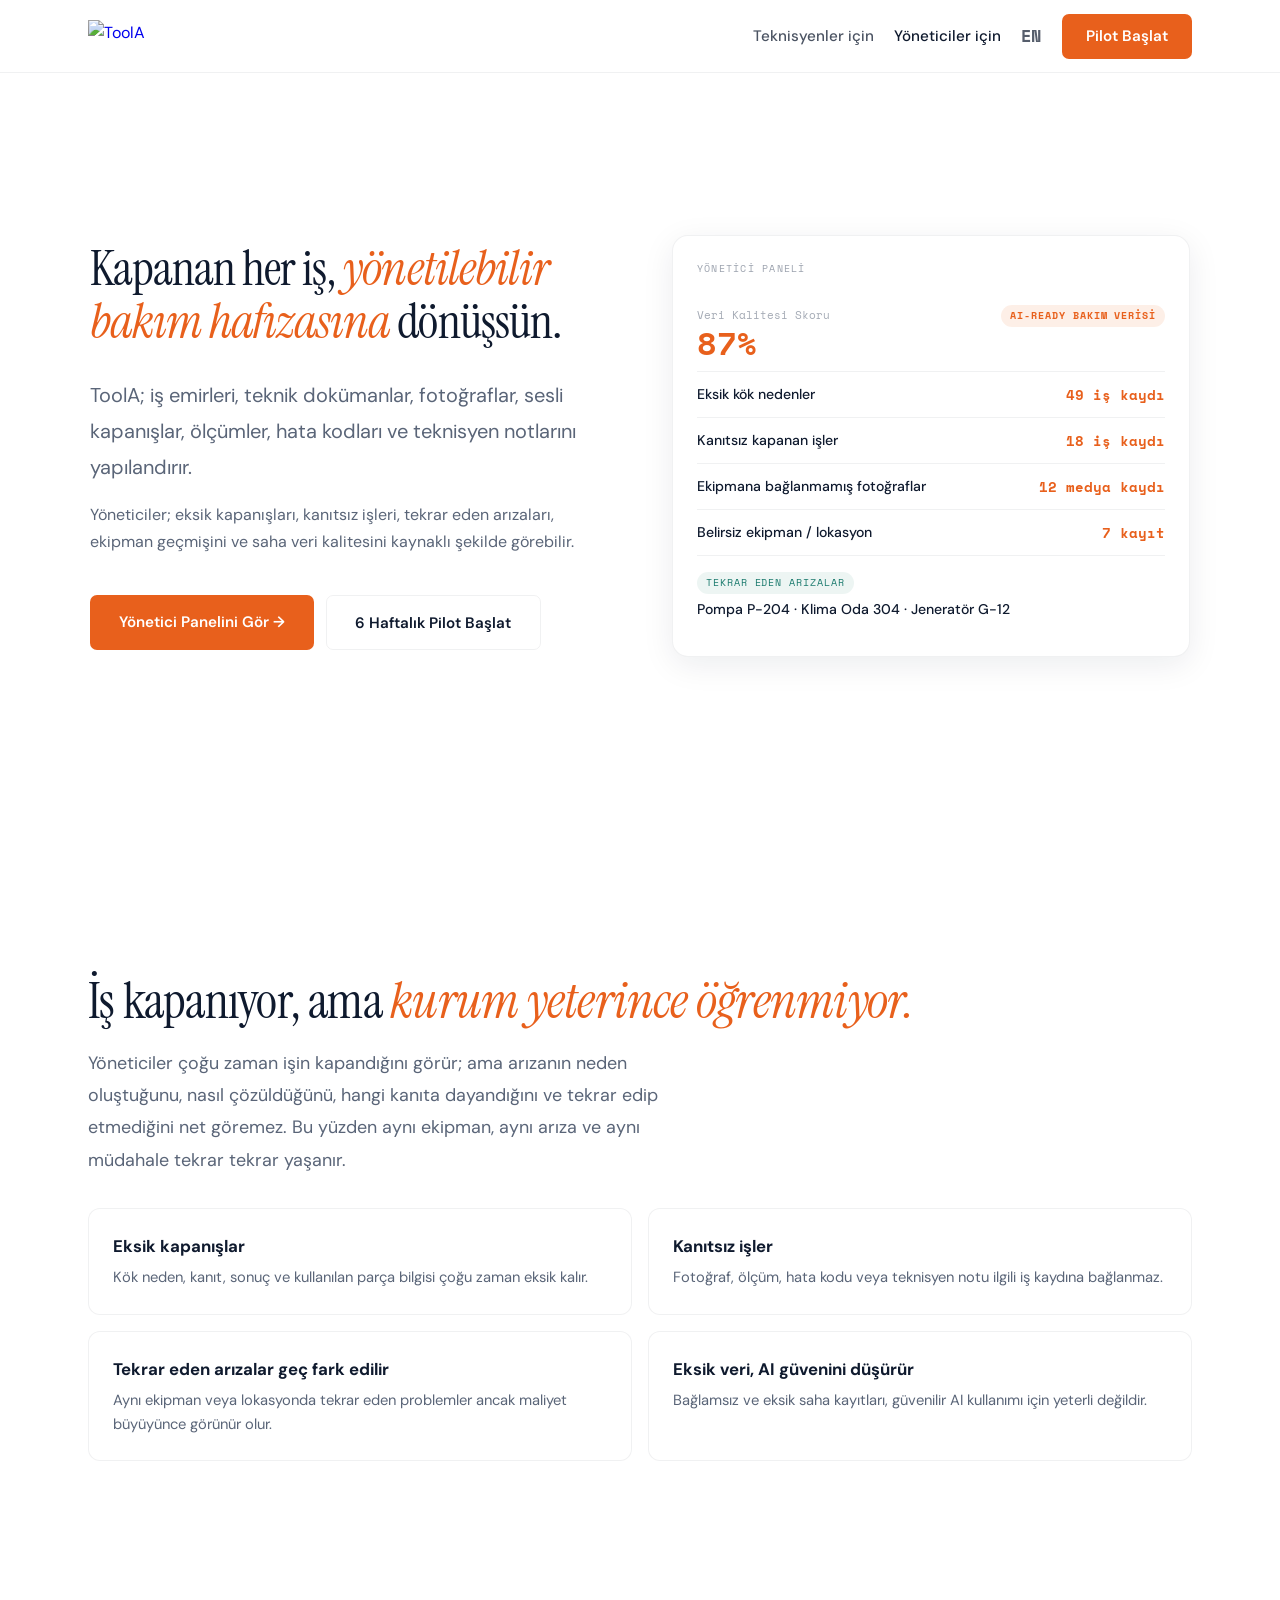
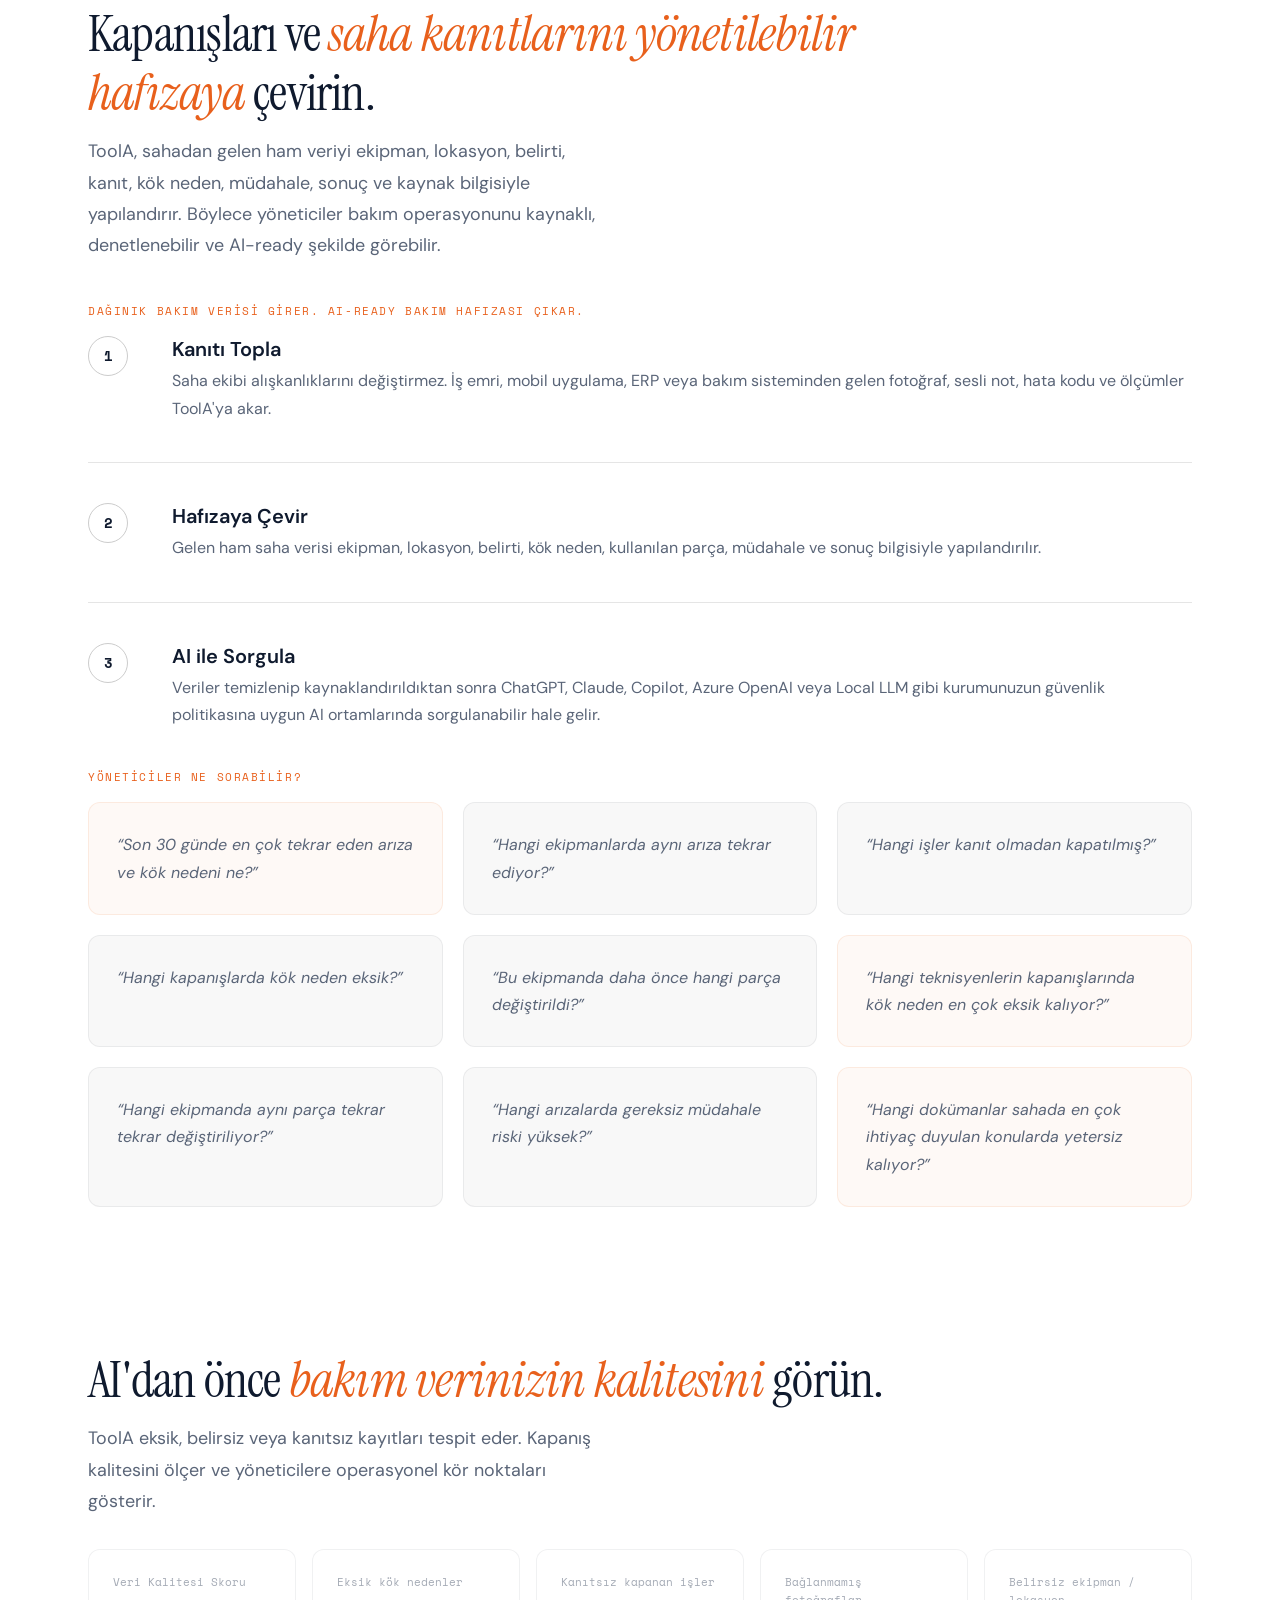
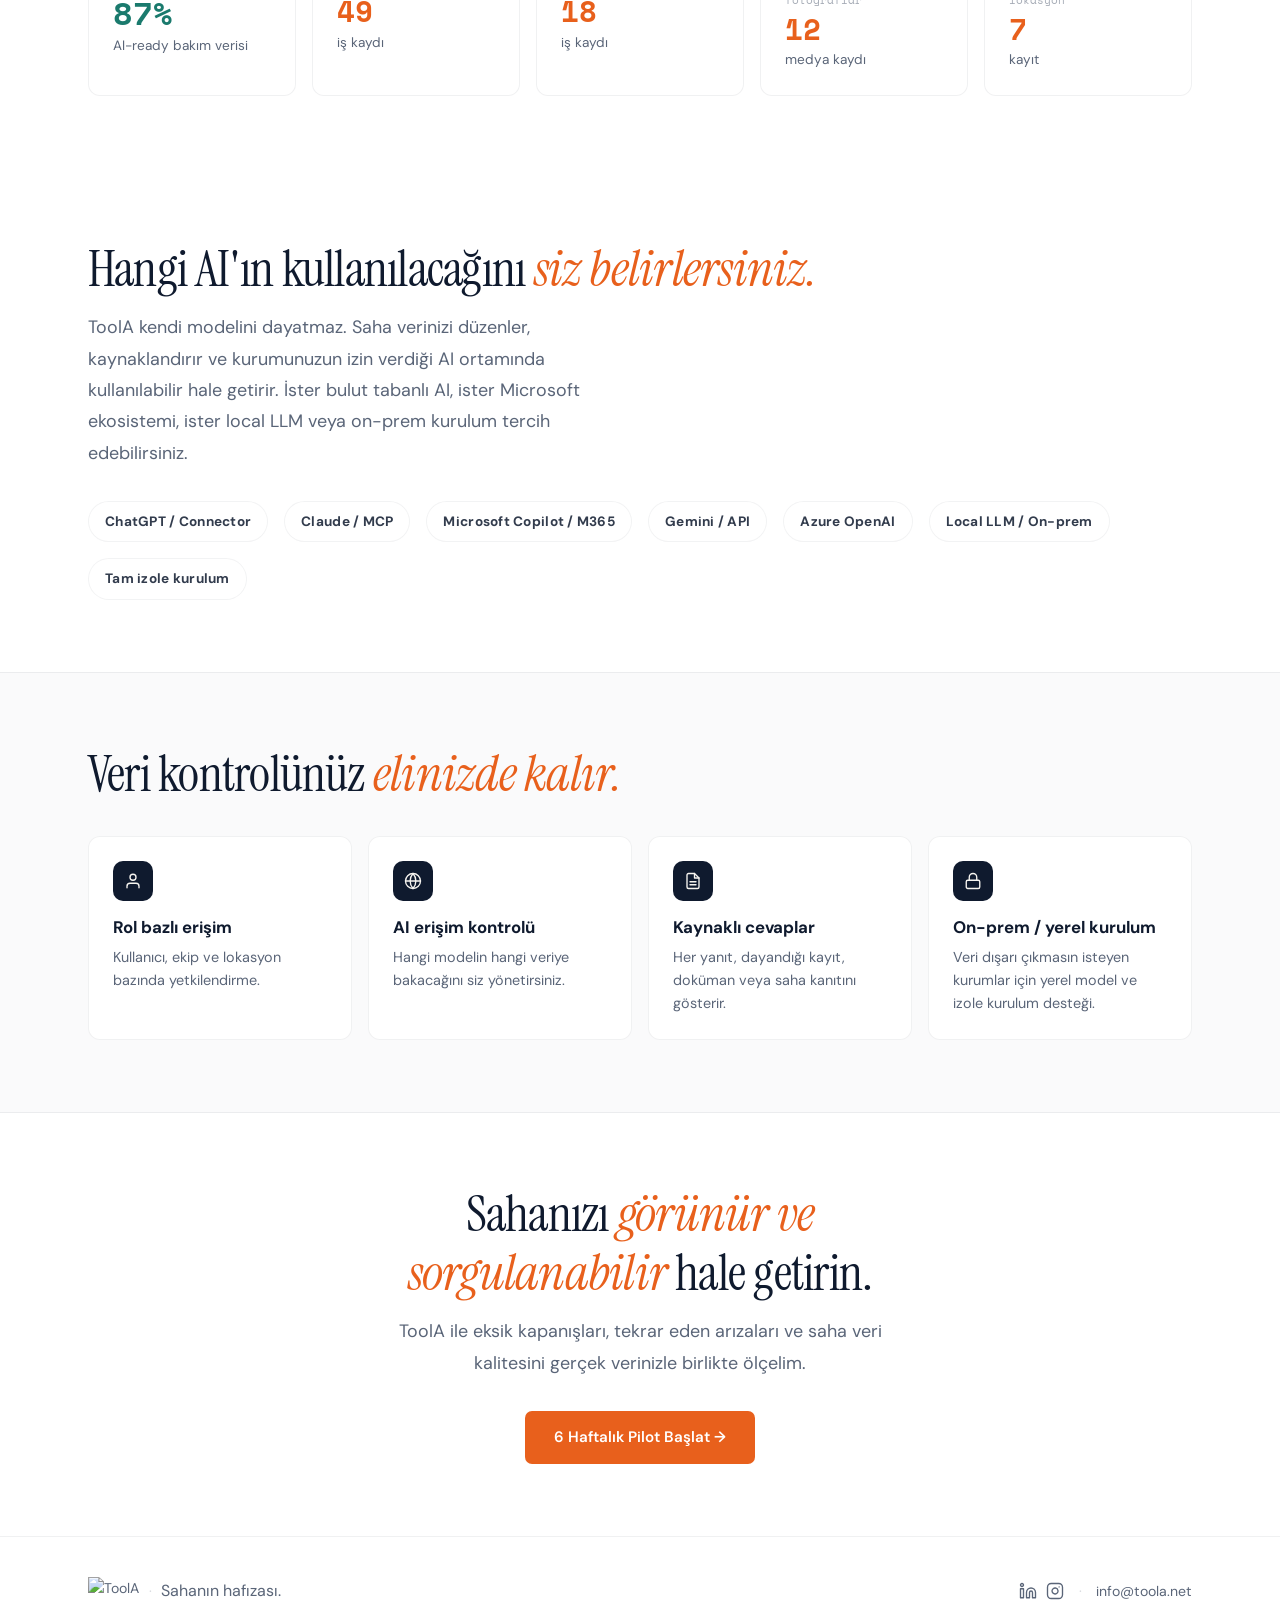
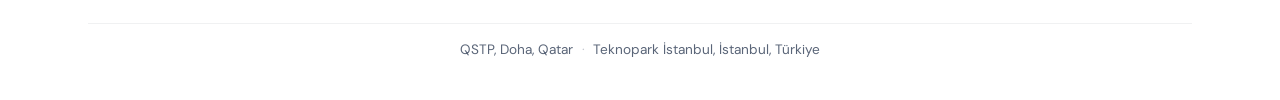
==== commit a5a31b32: "Changes Co-authored-by: ozzyfi <191212846+ozzyfi@users.noreply.github.com>" ====
--- a/public/managers.html
+++ b/public/managers.html
@@ -171,7 +171,7 @@
 .hero-inner{text-align:left;max-width:1100px;margin:0 auto;display:grid;grid-template-columns:1fr 1fr;gap:4rem;align-items:center}
 @media(max-width:960px){.hero-inner{grid-template-columns:1fr;text-align:center;gap:2.5rem}}
 .hero-left{}
-.hero h1{font-size:clamp(2.8rem,5.5vw,5rem)}
+
 .hero .hero-sub,.hero .hero-support{margin-left:0;margin-right:0}
 @media(max-width:960px){.hero .hero-sub,.hero .hero-support{margin-left:auto;margin-right:auto}.hero-actions{justify-content:center}}
 .hero-actions{justify-content:flex-start}
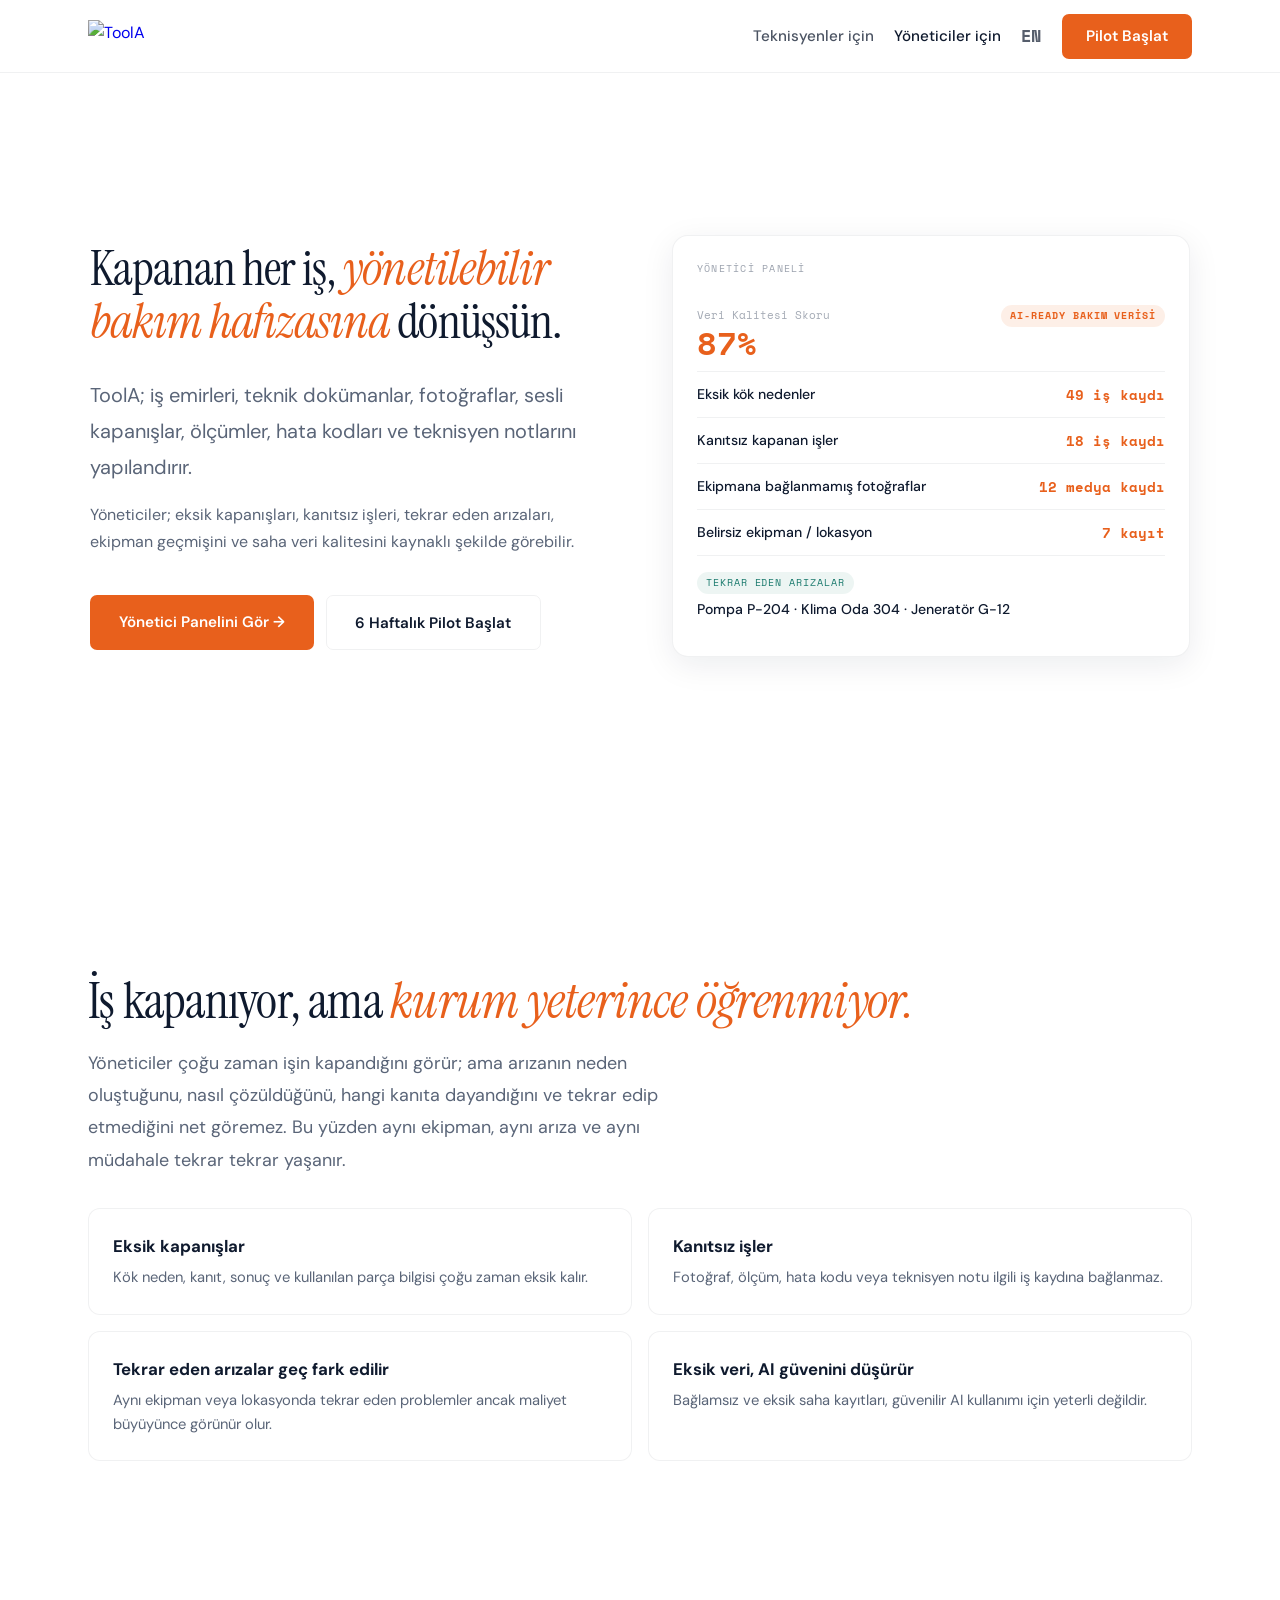
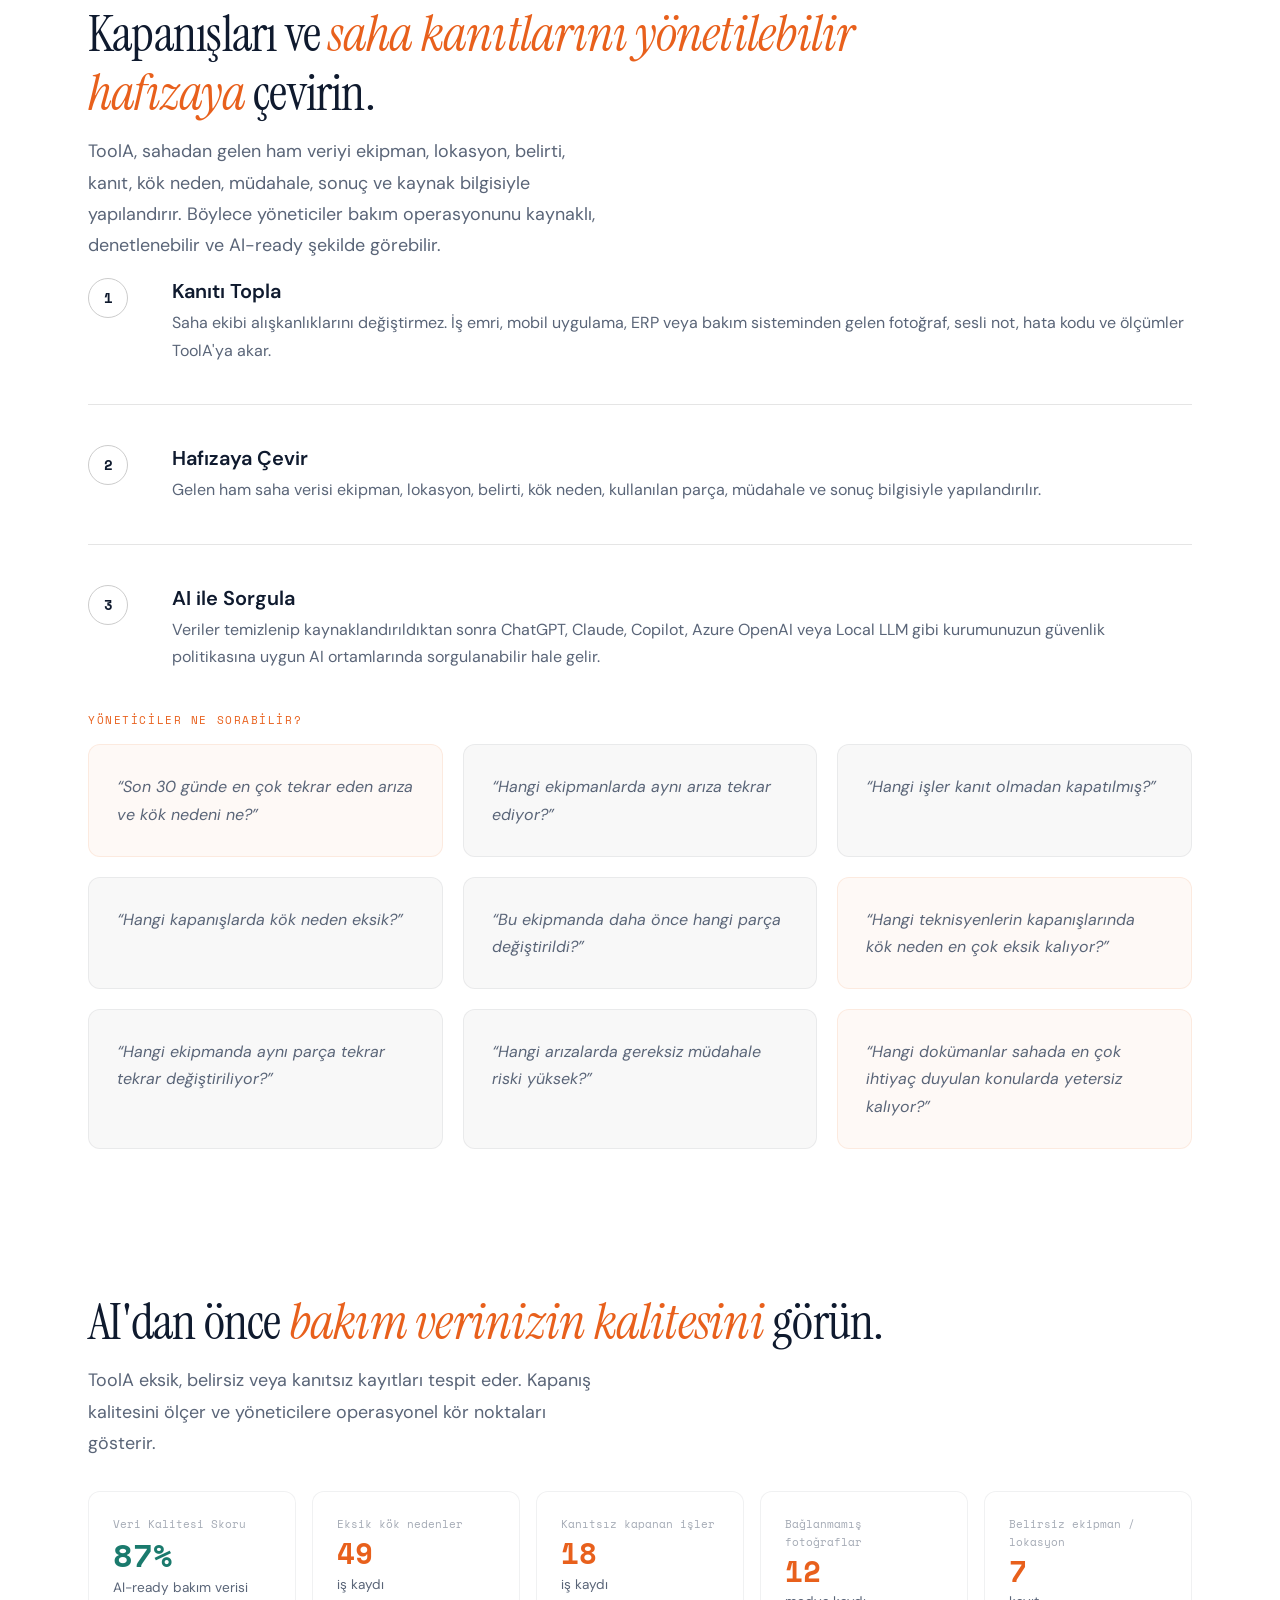
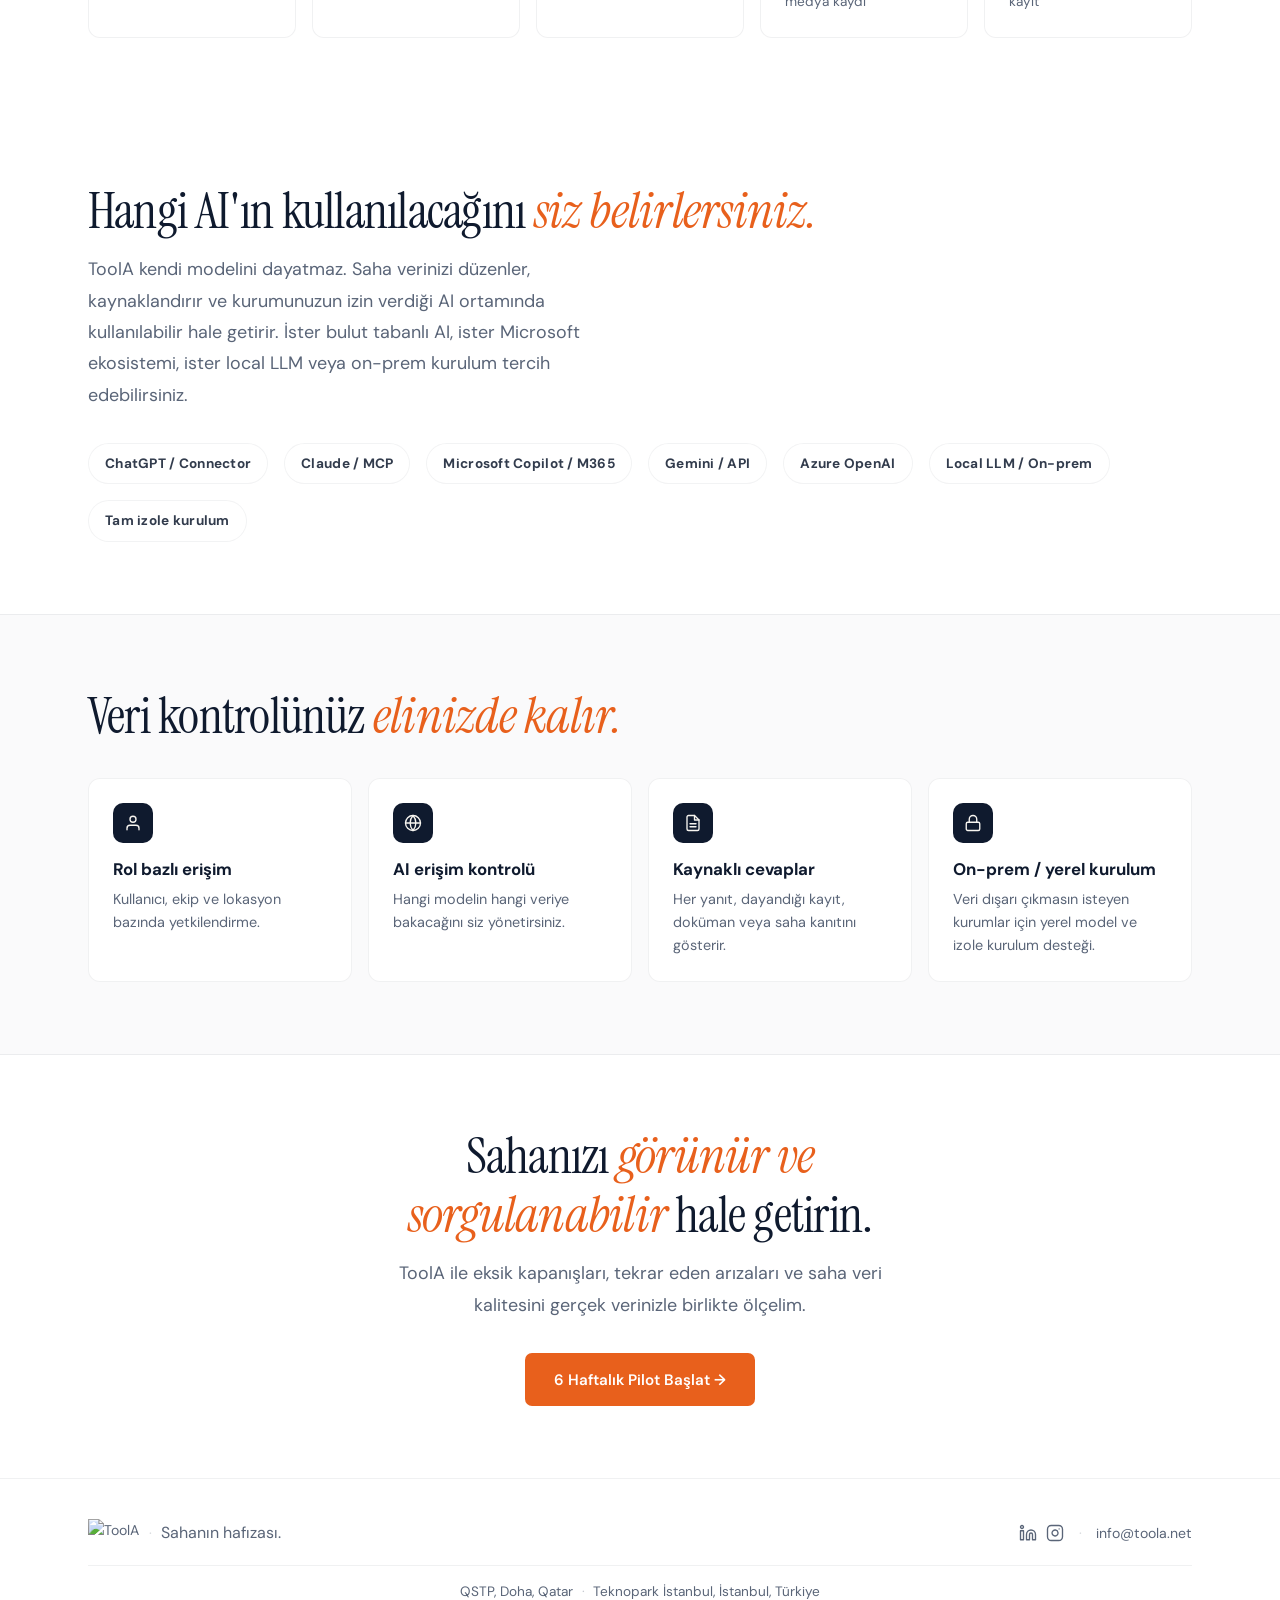
==== commit 6605e86f: "Changes Co-authored-by: ozzyfi <191212846+ozzyfi@users.noreply.github.com>" ====
--- a/public/managers.html
+++ b/public/managers.html
@@ -349,7 +349,7 @@
 <section class="ins" id="m-solution"><div class="w">
   <h2 class="st" data-i18n="m-sol-title">Kapanışları ve <em>saha kanıtlarını yönetilebilir hafızaya</em> çevirin.</h2>
   <p class="sd" data-i18n="m-sol-desc">ToolA, sahadan gelen ham veriyi ekipman, lokasyon, belirti, kanıt, kök neden, müdahale, sonuç ve kaynak bilgisiyle yapılandırır. Böylece yöneticiler bakım operasyonunu kaynaklı, denetlenebilir ve AI-ready şekilde görebilir.</p>
-  <div class="stag" style="margin-top:2.5rem" data-i18n="m-flow-title">Dağınık bakım verisi girer. AI-ready bakım hafızası çıkar.</div>
+  
   <div class="step-list">
     <div class="step-item">
       <div class="step-num"><div class="step-num-inner">1</div></div>
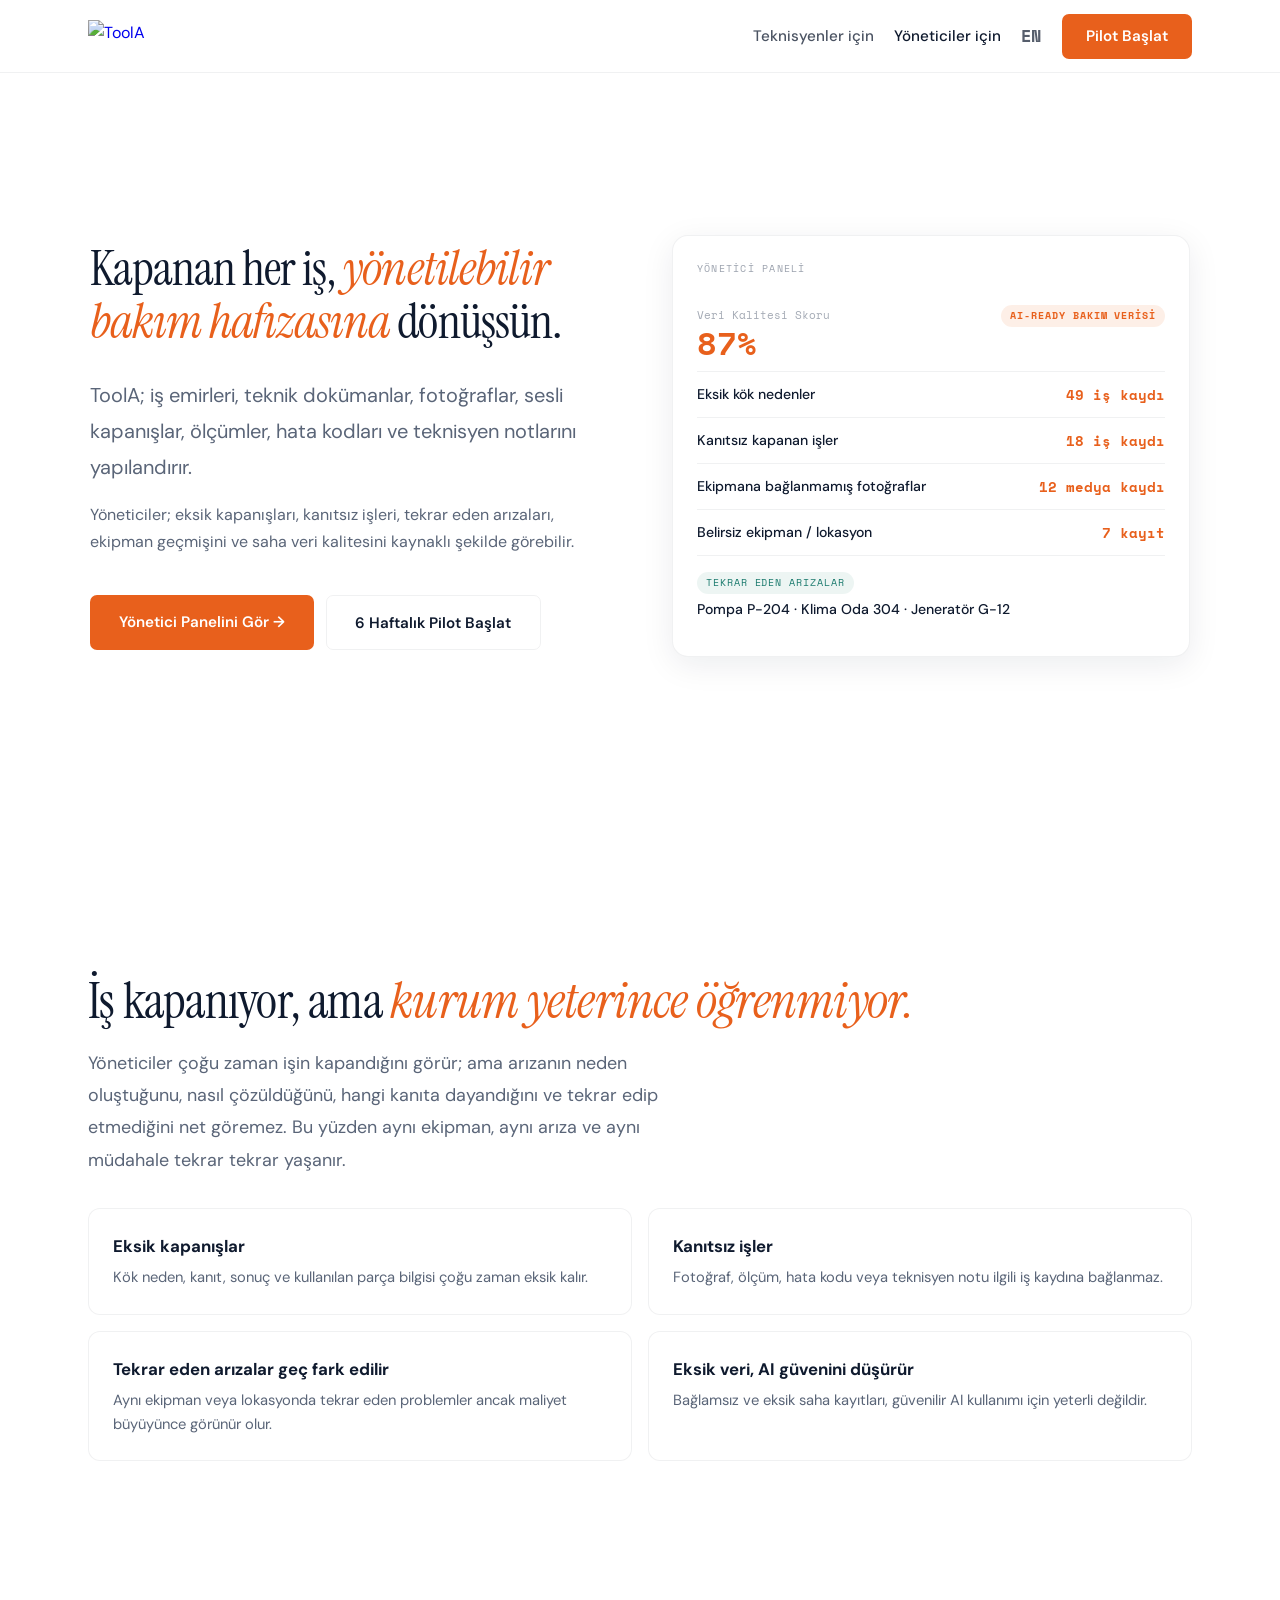
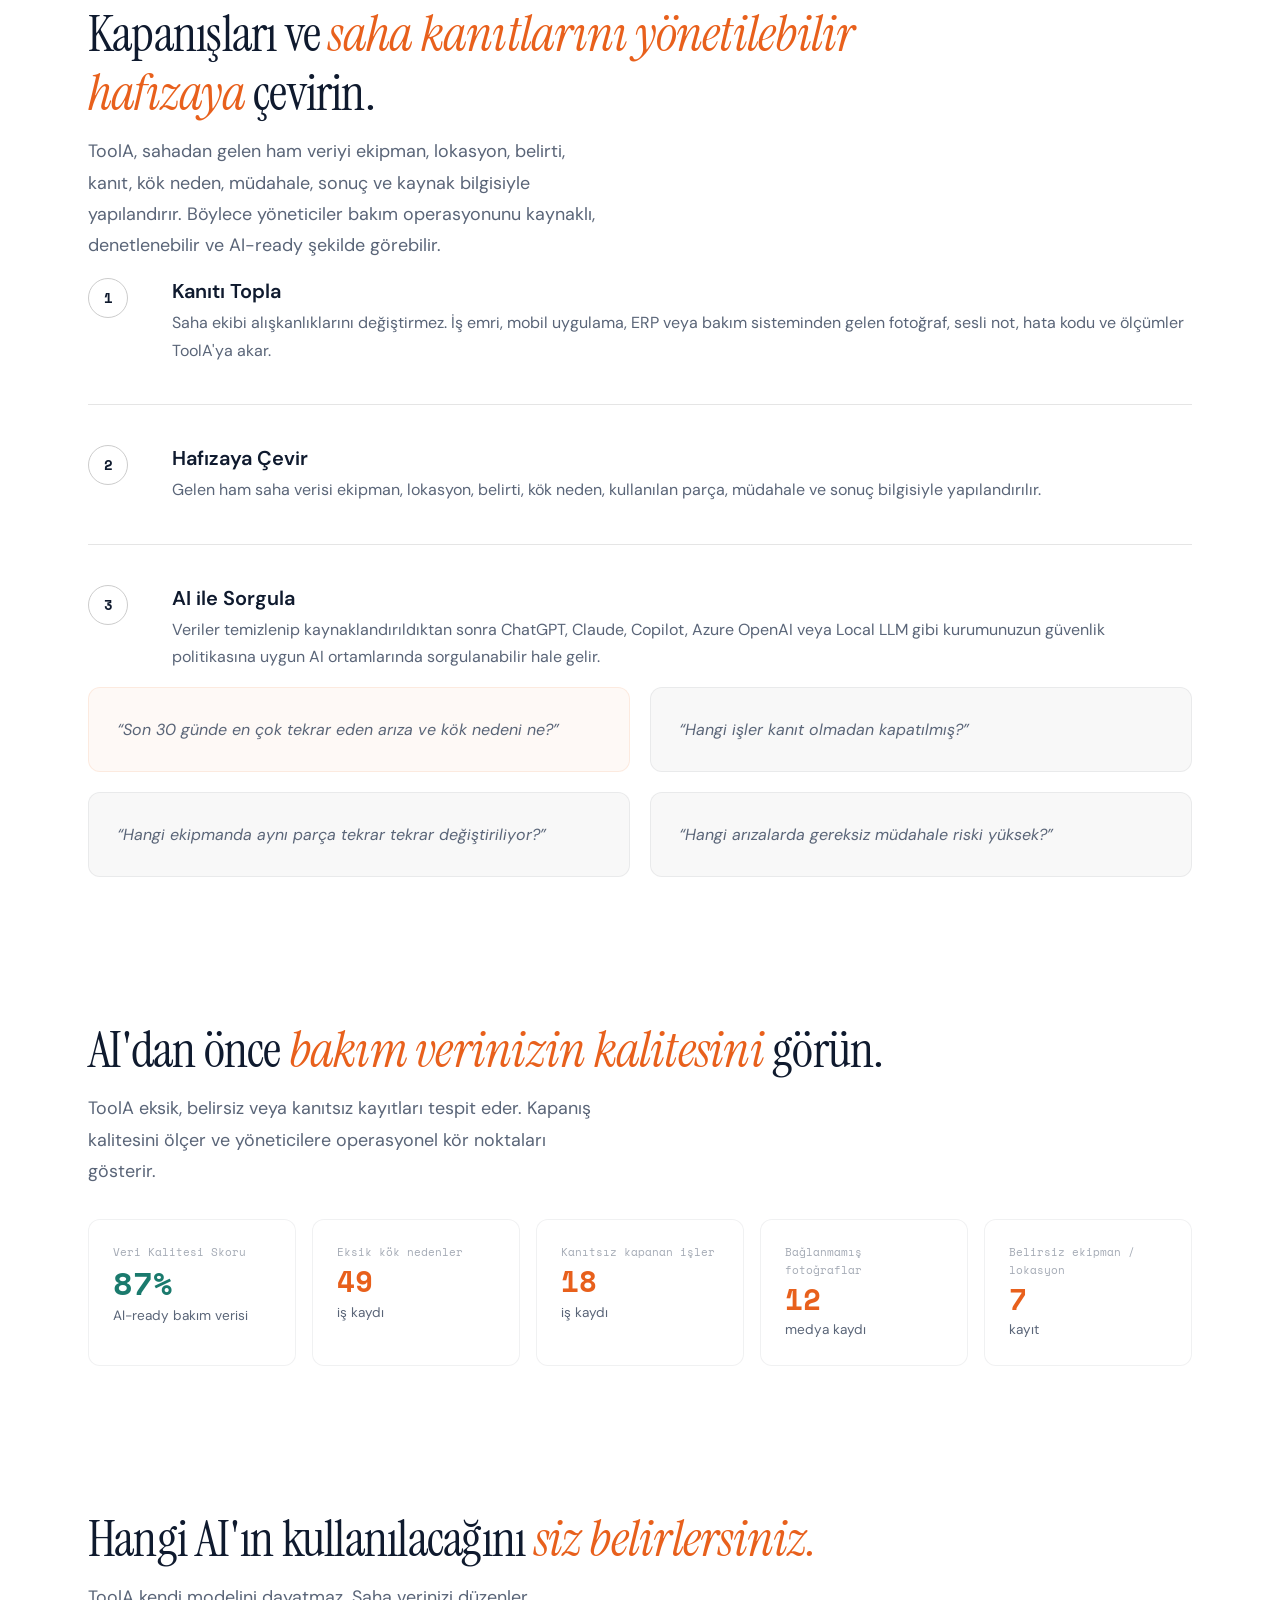
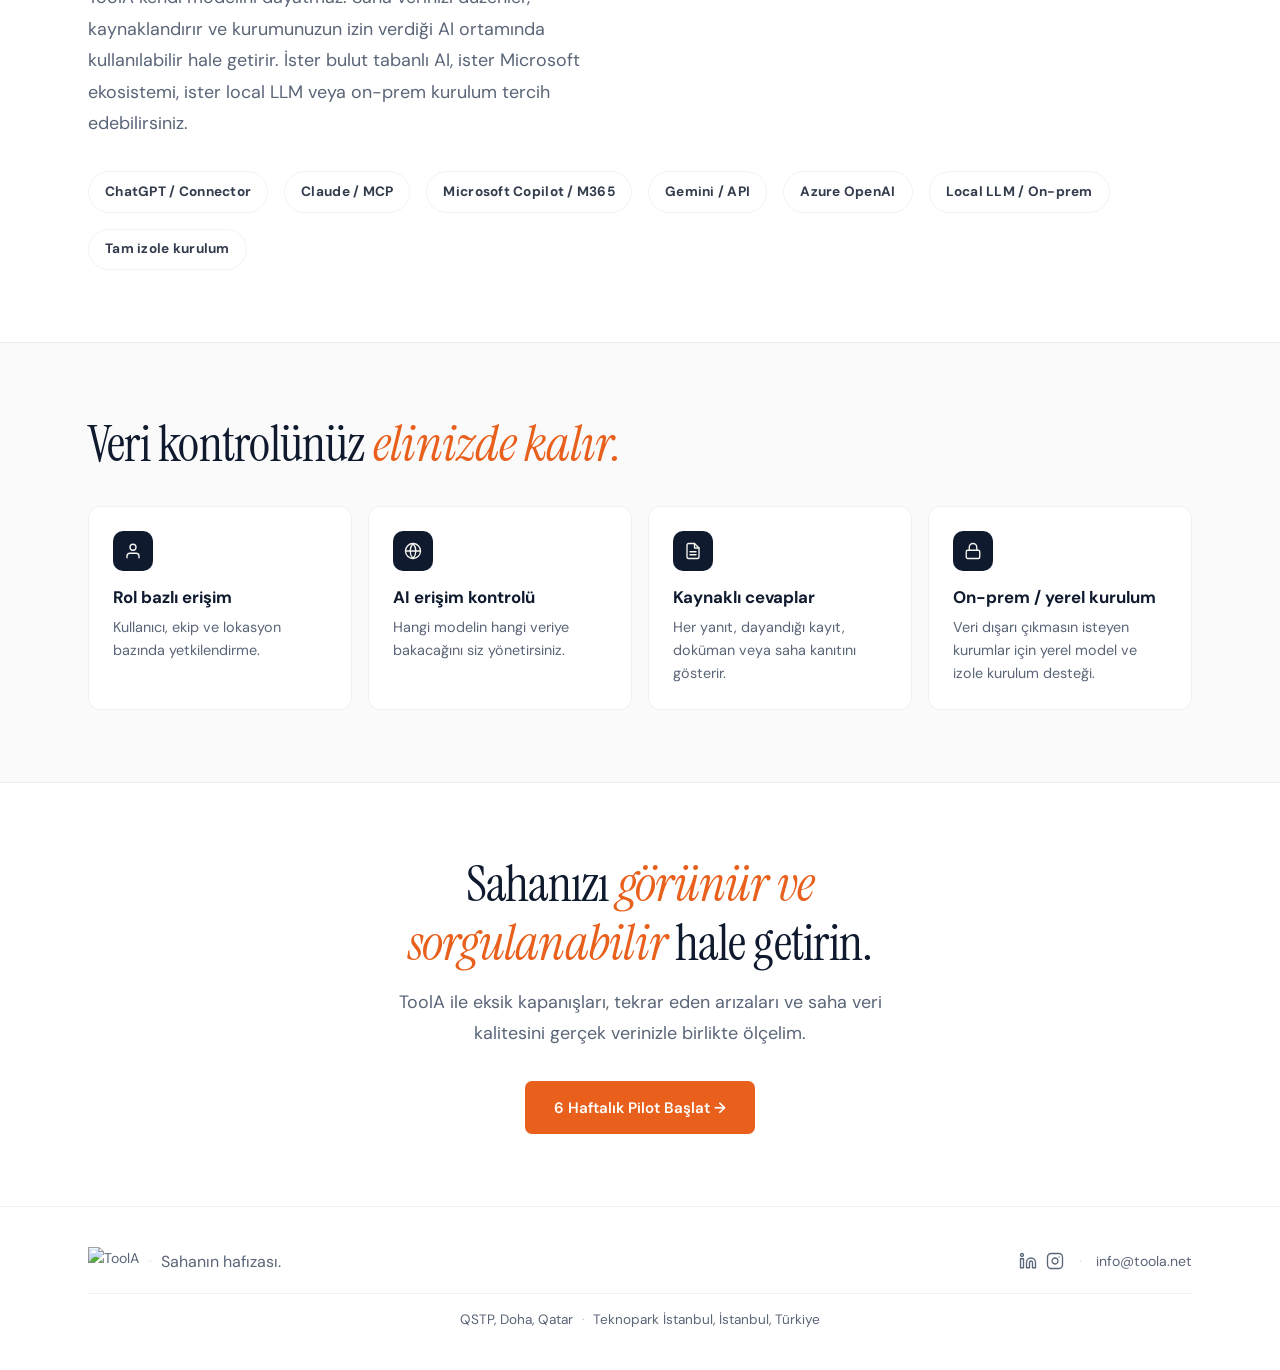
==== commit 59c75c41: "Changes Co-authored-by: ozzyfi <191212846+ozzyfi@users.noreply.github.com>" ====
--- a/public/managers.html
+++ b/public/managers.html
@@ -373,17 +373,11 @@
       </div>
     </div>
   </div>
-  <div class="stag" style="margin-top:2.5rem" data-i18n="m-q-tag">Yöneticiler ne sorabilir?</div>
-  <div class="sol-grid-3" style="margin-top:1rem">
+  <div style="display:grid;grid-template-columns:1fr 1fr;gap:1.25rem;margin-top:1rem">
     <div class="sol-card right"><p data-i18n="m-q1" style="font-style:italic">“Son 30 günde en çok tekrar eden arıza ve kök nedeni ne?”</p></div>
-    <div class="sol-card left"><p data-i18n="m-q2" style="font-style:italic">“Hangi ekipmanlarda aynı arıza tekrar ediyor?”</p></div>
     <div class="sol-card left"><p data-i18n="m-q3" style="font-style:italic">“Hangi işler kanıt olmadan kapatılmış?”</p></div>
-    <div class="sol-card left"><p data-i18n="m-q4" style="font-style:italic">“Hangi kapanışlarda kök neden eksik?”</p></div>
-    <div class="sol-card left"><p data-i18n="m-q5" style="font-style:italic">“Bu ekipmanda daha önce hangi parça değiştirildi?”</p></div>
-    <div class="sol-card right"><p data-i18n="m-q6" style="font-style:italic">“Hangi teknisyenlerin kapanışlarında kök neden en çok eksik kalıyor?”</p></div>
     <div class="sol-card left"><p data-i18n="m-q7" style="font-style:italic">“Hangi ekipmanda aynı parça tekrar tekrar değiştiriliyor?”</p></div>
     <div class="sol-card left"><p data-i18n="m-q8" style="font-style:italic">“Hangi arızalarda gereksiz müdahale riski yüksek?”</p></div>
-    <div class="sol-card right"><p data-i18n="m-q9" style="font-style:italic">“Hangi dokümanlar sahada en çok ihtiyaç duyulan konularda yetersiz kalıyor?”</p></div>
   </div>
 </div></section>
 
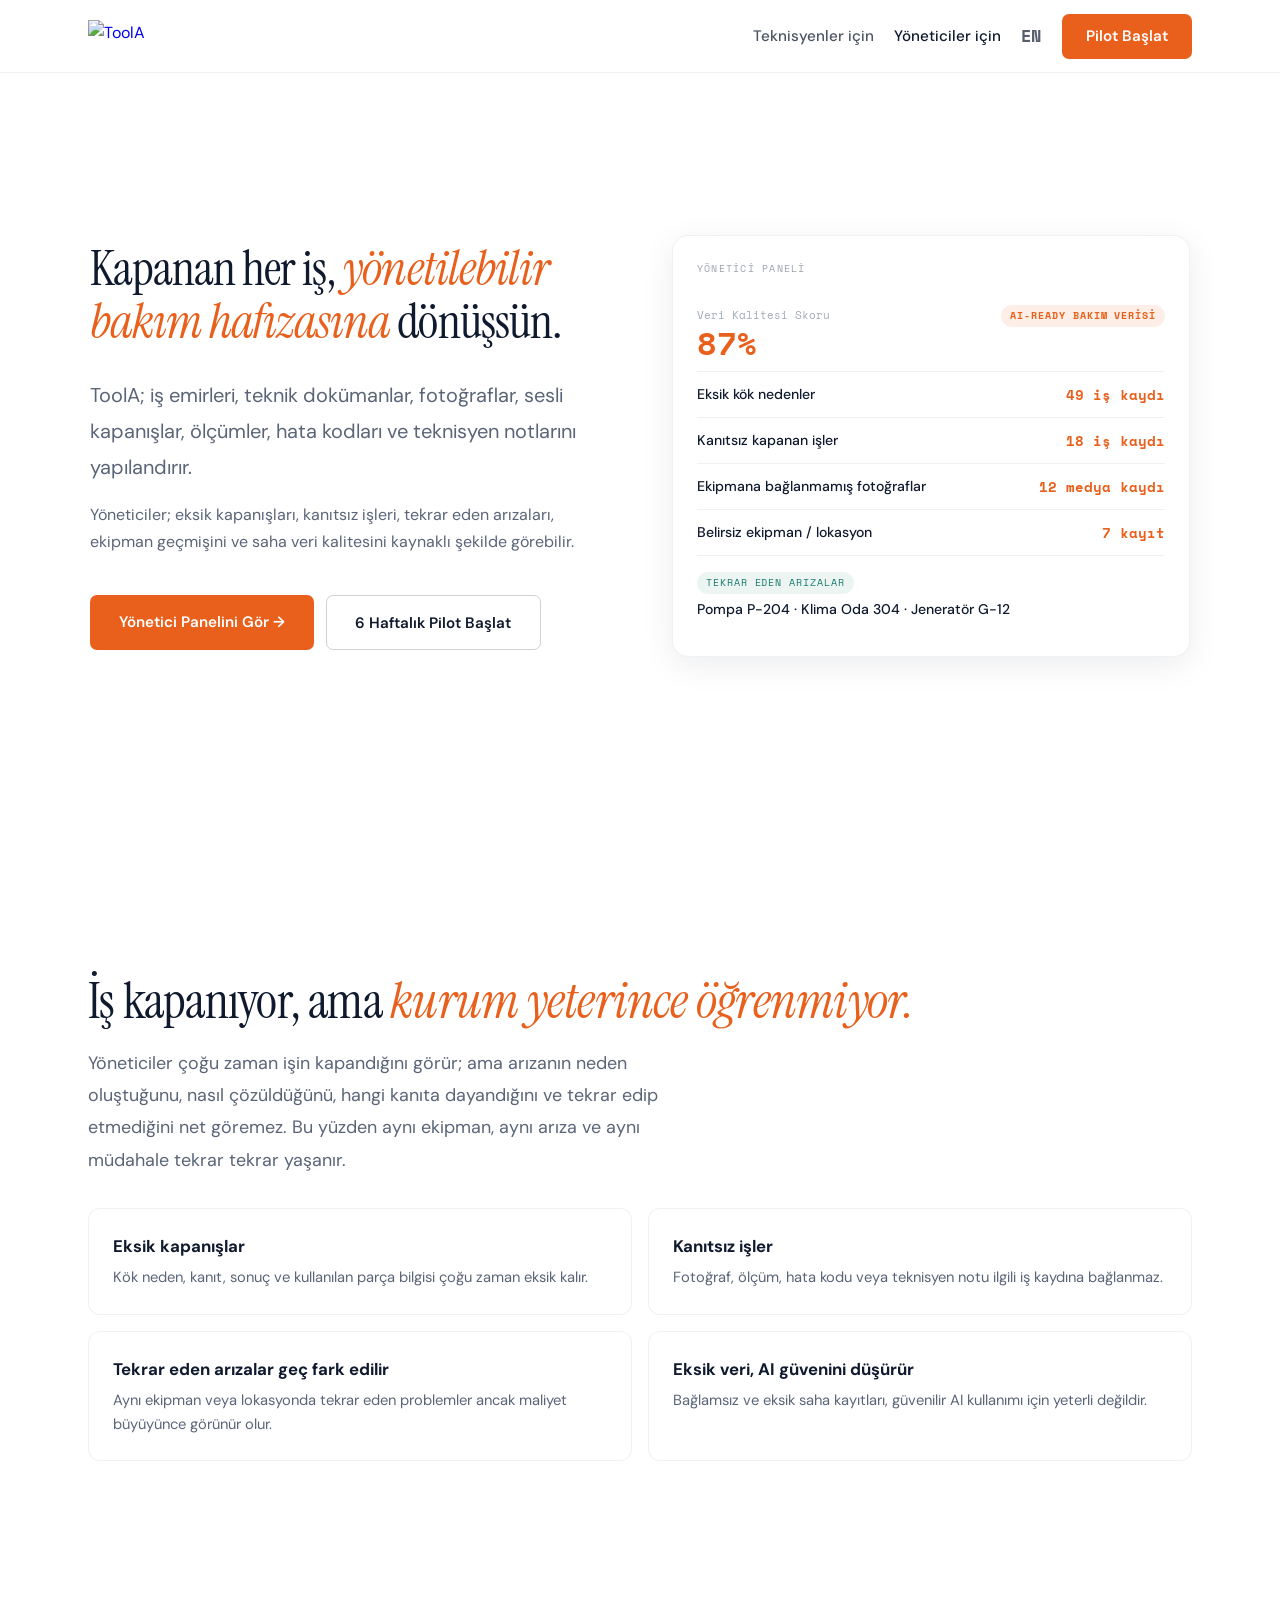
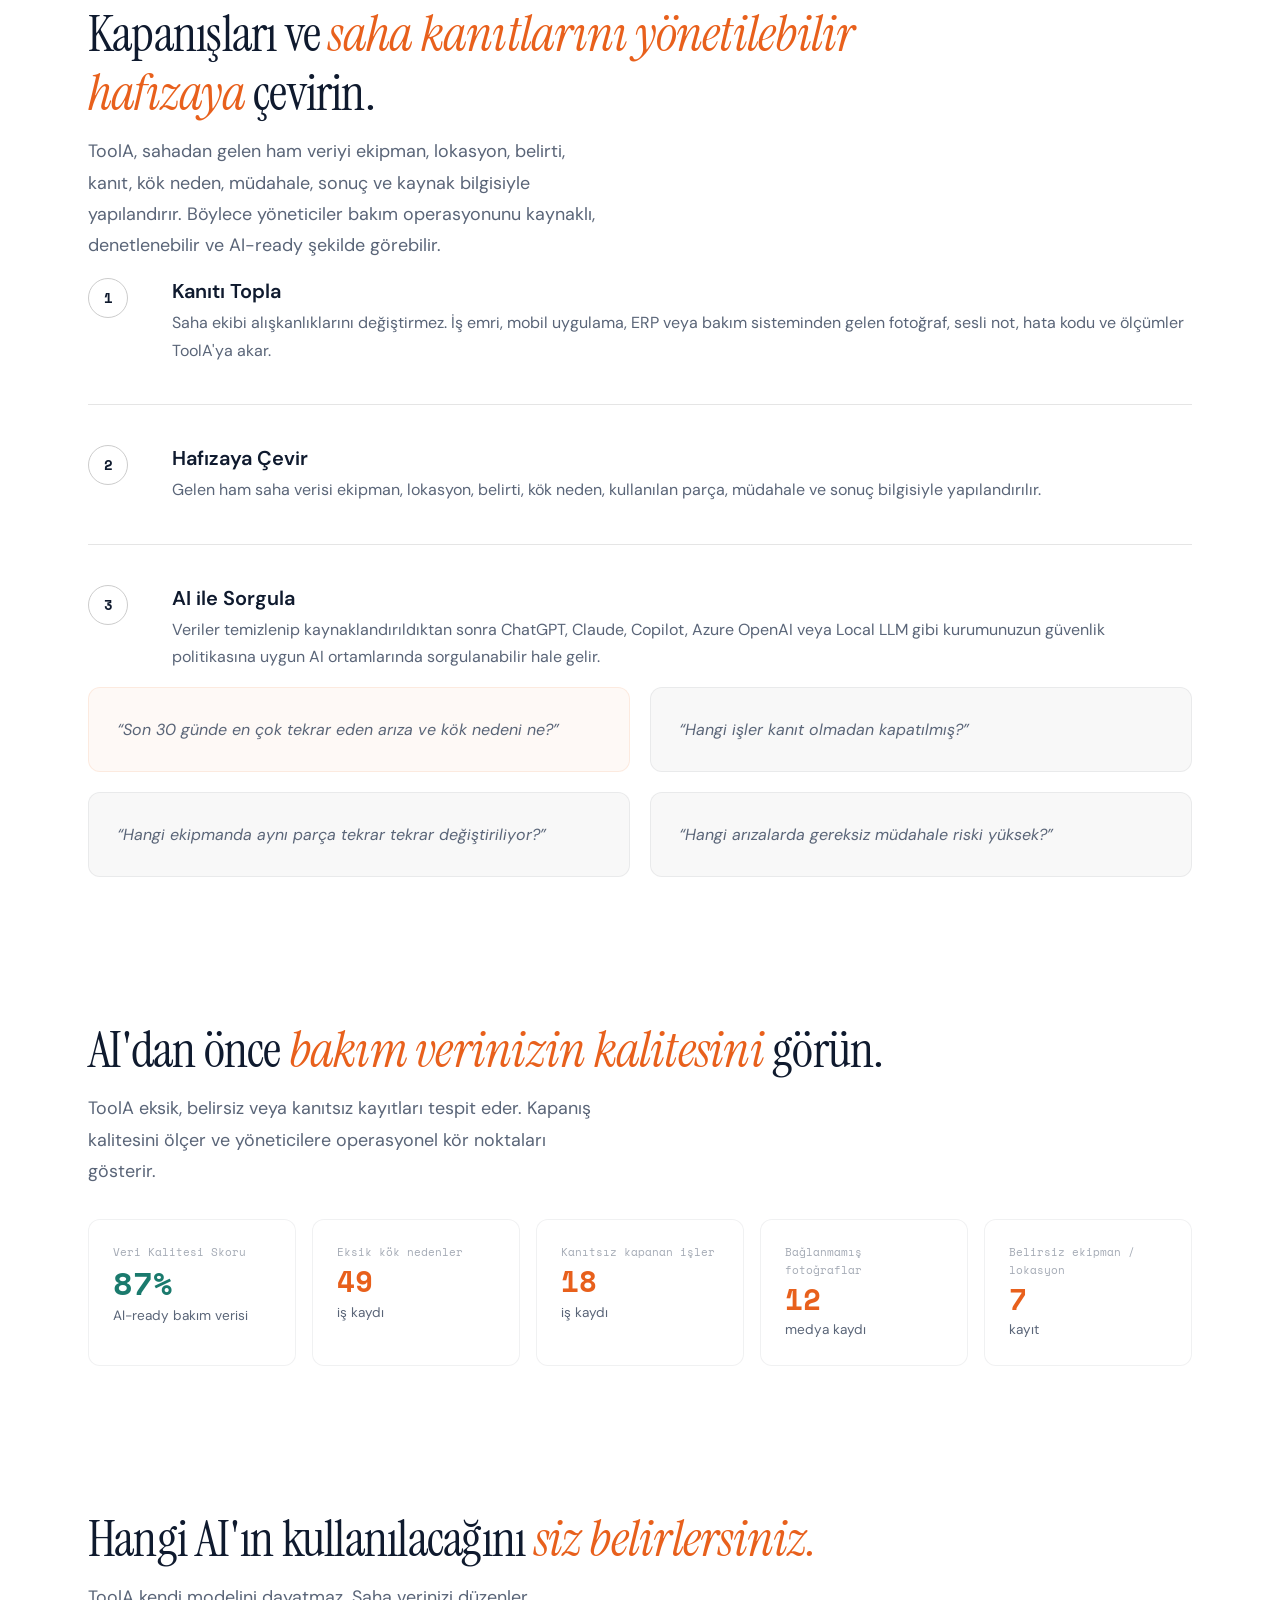
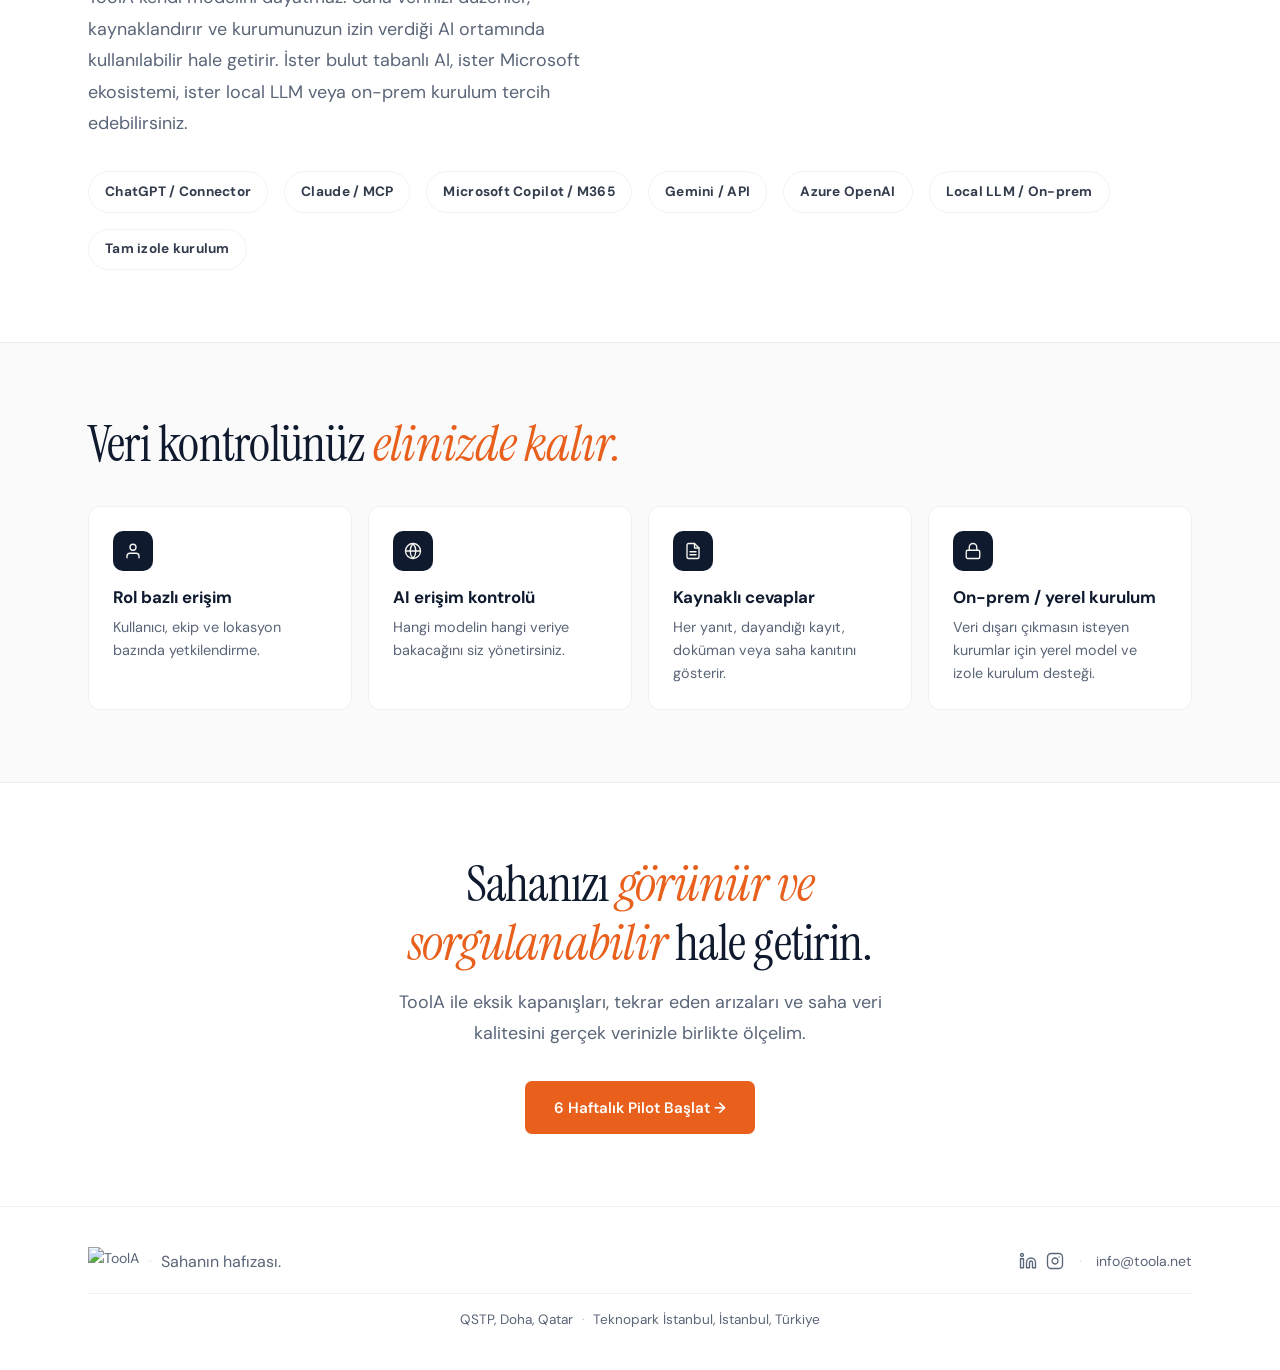
==== commit 63fead67: "Changes Co-authored-by: ozzyfi <191212846+ozzyfi@users.noreply.github.com>" ====
--- a/public/managers.html
+++ b/public/managers.html
@@ -40,7 +40,7 @@
 
 /* HERO */
 .hero{min-height:100vh;display:flex;align-items:center;padding-top:4rem}
-.hero-inner{text-align:center;max-width:820px;margin:0 auto}
+
 .hero h1{font-family:var(--fd);font-size:clamp(2rem,3.8vw,3.6rem);line-height:1.1;letter-spacing:-.02em;font-weight:400;animation:fu .7s ease .08s both}
 .hero h1 em{font-style:italic;color:var(--orange)}
 .hero-sub{font-size:1.25rem;color:var(--slate);max-width:560px;margin:1.75rem auto 0;line-height:1.8;animation:fu .7s ease .16s both}
@@ -136,7 +136,7 @@
 .hero-badge{display:inline-block;font-family:var(--fm);font-size:.72rem;letter-spacing:.12em;text-transform:uppercase;color:var(--orange);padding:.4rem .9rem;border:1px solid rgba(232,96,28,.2);border-radius:99px;margin-bottom:1.25rem;animation:fu .7s ease both}
 .hero-eyebrow{font-family:var(--fd);font-size:clamp(2rem,4vw,3rem);line-height:1.05;letter-spacing:-.02em;color:var(--slate);font-style:italic;margin-bottom:.4rem;animation:fu .7s ease .04s both}
 .hero-support{font-size:1rem;color:var(--slate);max-width:560px;margin:1rem auto 0;line-height:1.7;opacity:.85;animation:fu .7s ease .2s both}
-.bs{background:transparent;color:var(--ink);padding:.9rem 1.8rem;border-radius:7px;text-decoration:none;font-weight:600;font-size:.95rem;border:1.5px solid var(--line);display:inline-block;transition:all .25s}
+.bs{background:transparent;color:var(--ink);padding:.9rem 1.8rem;border-radius:7px;text-decoration:none;font-weight:600;font-size:.95rem;border:1.5px solid rgba(15,26,46,.2);display:inline-block;transition:all .25s}
 .bs:hover{border-color:var(--ink)}
 
 /* PROBLEM grid */
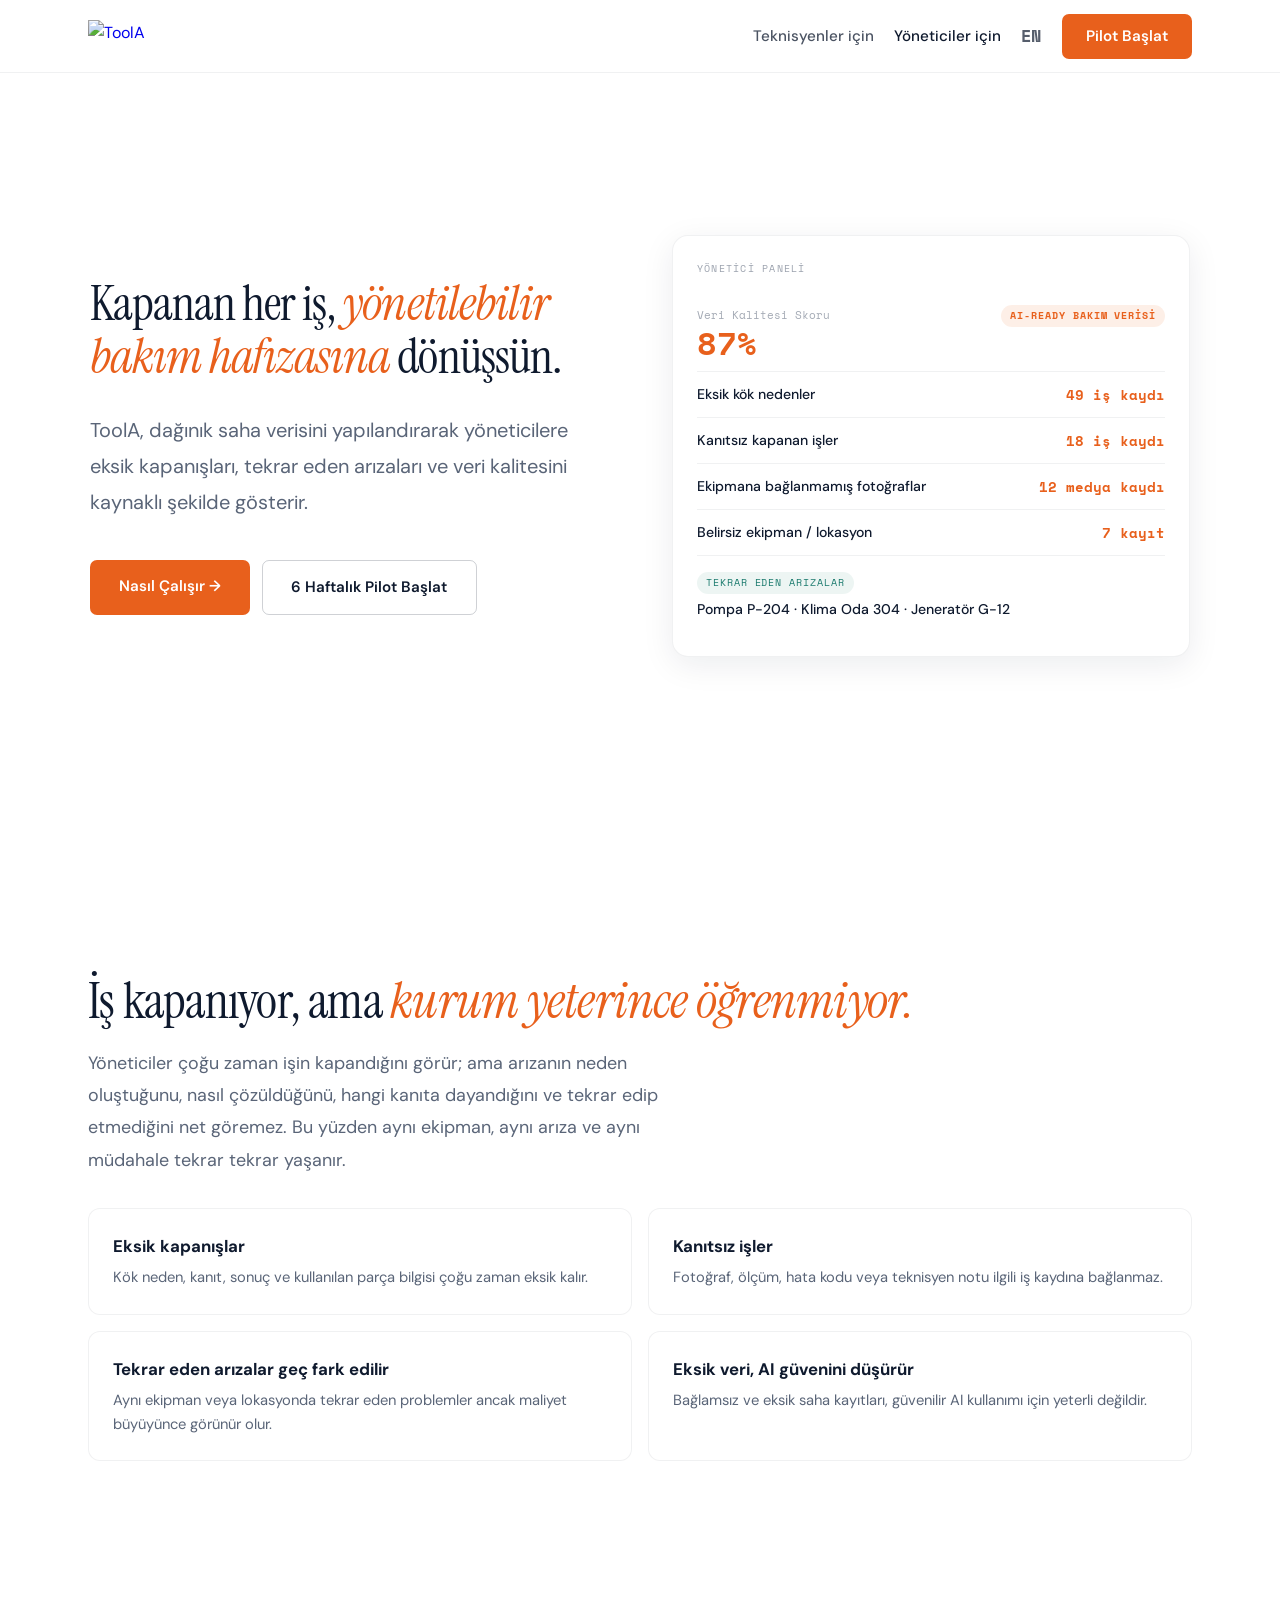
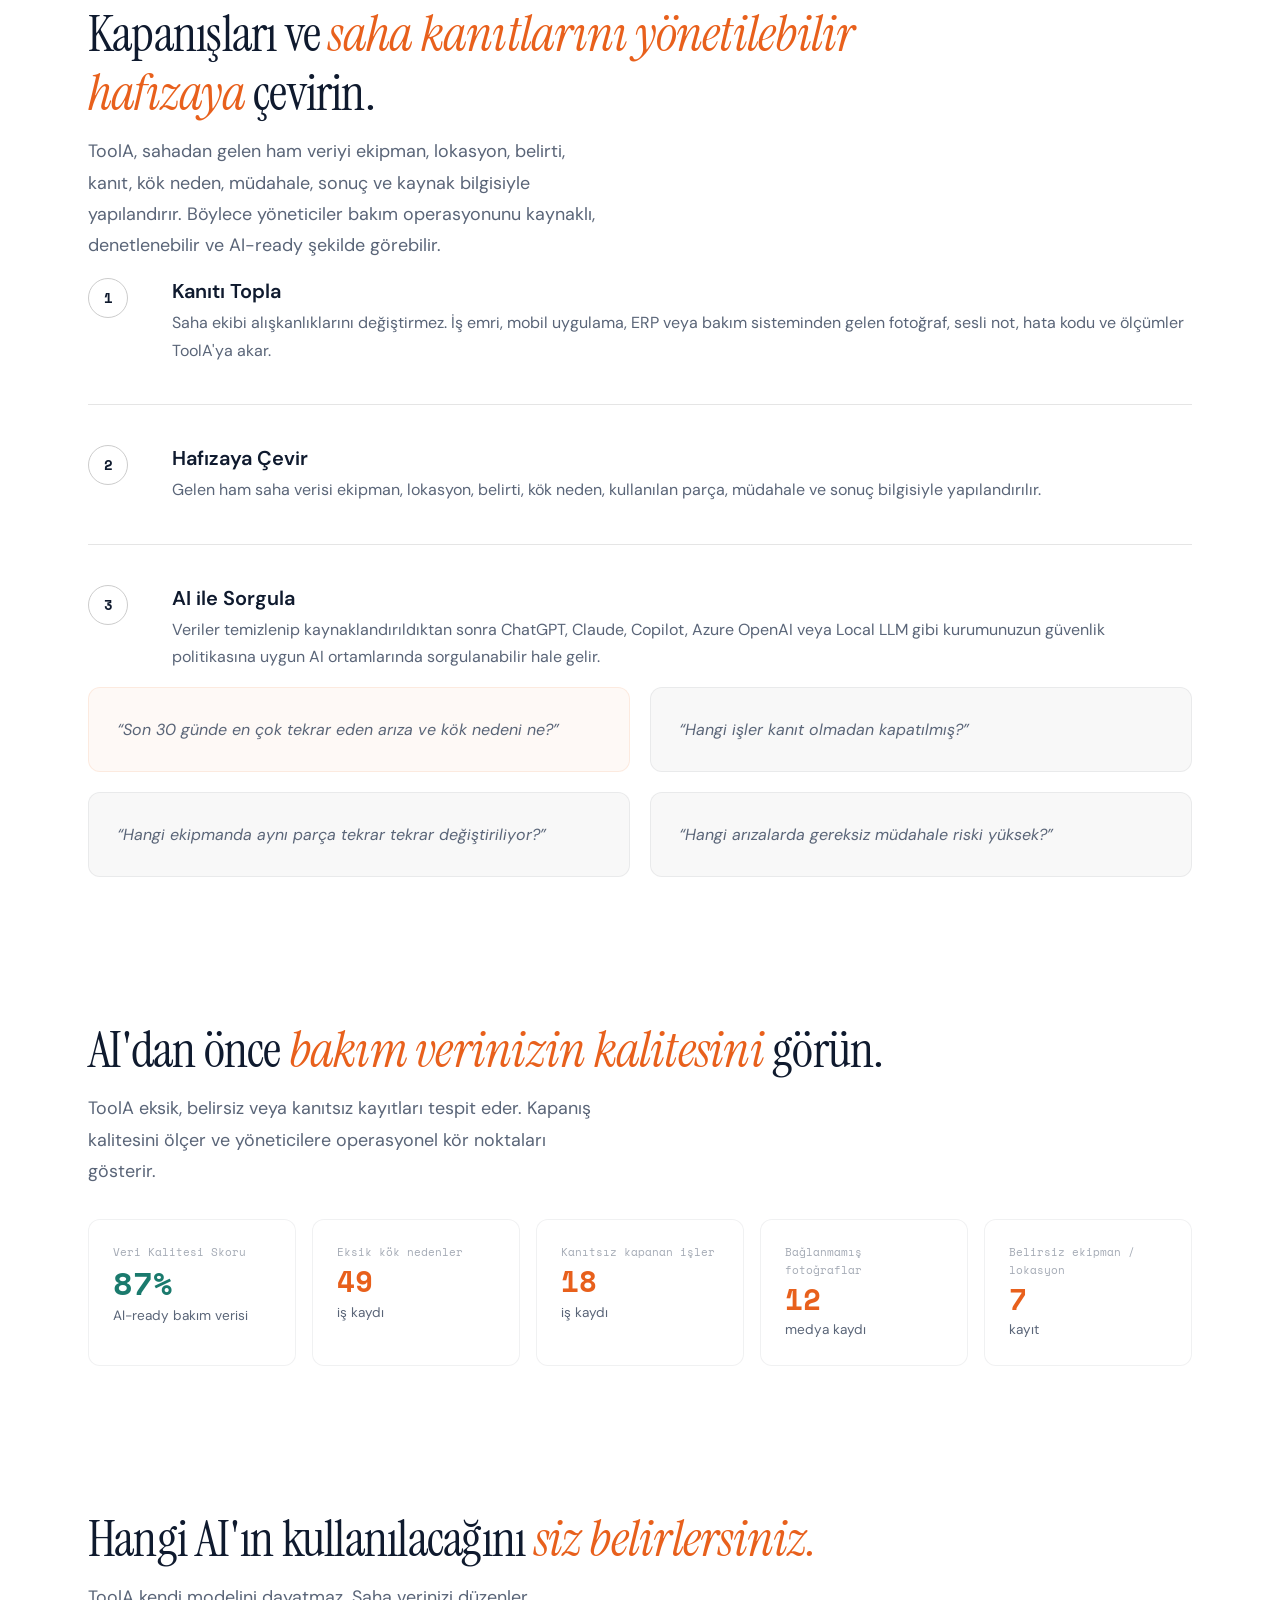
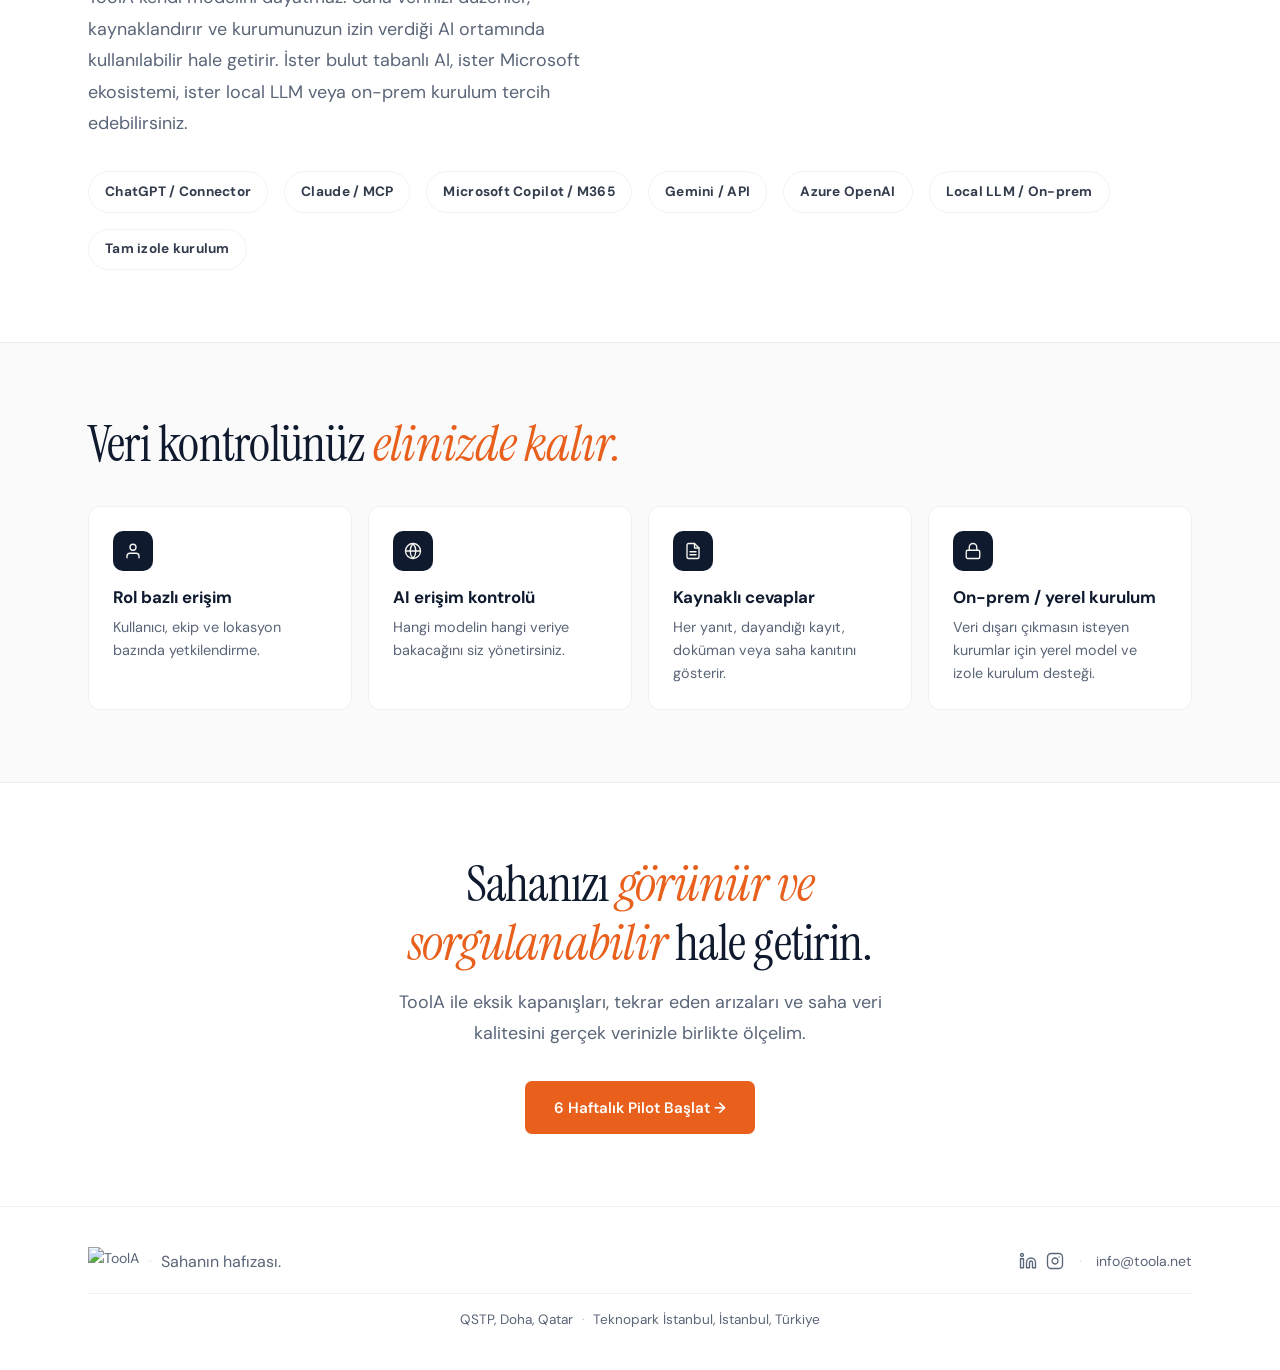
==== commit 340499fe: "Changes Co-authored-by: ozzyfi <191212846+ozzyfi@users.noreply.github.com>" ====
--- a/public/managers.html
+++ b/public/managers.html
@@ -291,10 +291,9 @@
   <div class="hero-inner">
     <div class="hero-left">
       <h1 data-i18n="m-hero-title">Kapanan her iş, <em>yönetilebilir bakım hafızasına</em> dönüşsün.</h1>
-      <p class="hero-sub" data-i18n="m-hero-sub">ToolA; iş emirleri, teknik dokümanlar, fotoğraflar, sesli kapanışlar, ölçümler, hata kodları ve teknisyen notlarını yapılandırır.</p>
-      <p class="hero-support" data-i18n="m-hero-support">Yöneticiler; eksik kapanışları, kanıtsız işleri, tekrar eden arızaları, ekipman geçmişini ve saha veri kalitesini kaynaklı şekilde görebilir.</p>
+      <p class="hero-sub" data-i18n="m-hero-sub">ToolA, dağınık saha verisini yapılandırarak yöneticilere eksik kapanışları, tekrar eden arızaları ve veri kalitesini kaynaklı şekilde gösterir.</p>
       <div class="hero-actions">
-        <a href="#panel" class="bp" data-i18n="m-hero-btn">Yönetici Panelini Gör →</a>
+        <a href="#m-solution" class="bp" data-i18n="m-hero-btn">Nasıl Çalışır →</a>
         <a href="javascript:void(0)" onclick="openModal()" class="bs" data-i18n="m-hero-btn2">6 Haftalık Pilot Başlat</a>
       </div>
     </div>
@@ -644,9 +643,8 @@
 
 /* === MANAGERS PAGE === */
 'm-hero-title':{tr:'Kapanan her iş, <em>yönetilebilir bakım hafızasına</em> dönüşsün.',en:'Turn every closed job into a <em>manageable maintenance memory.</em>'},
-'m-hero-sub':{tr:'ToolA; iş emirleri, teknik dokümanlar, fotoğraflar, sesli kapanışlar, ölçümler, hata kodları ve teknisyen notlarını yapılandırır.',en:'ToolA structures work orders, technical documents, photos, voice closures, measurements, error codes, and technician notes.'},
-'m-hero-support':{tr:'Yöneticiler; eksik kapanışları, kanıtsız işleri, tekrar eden arızaları, ekipman geçmişini ve saha veri kalitesini kaynaklı şekilde görebilir.',en:'Managers see incomplete closures, unproven jobs, recurring faults, equipment history, and field data quality — all with source citations.'},
-'m-hero-btn':{tr:'Yönetici Panelini Gör →',en:'See Manager Panel →'},
+'m-hero-sub':{tr:'ToolA, dağınık saha verisini yapılandırarak yöneticilere eksik kapanışları, tekrar eden arızaları ve veri kalitesini kaynaklı şekilde gösterir.',en:'ToolA structures scattered field data so managers can see incomplete closures, recurring faults, and data quality — all with source citations.'},
+'m-hero-btn':{tr:'Nasıl Çalışır →',en:'How It Works →'},
 'm-hero-btn2':{tr:'6 Haftalık Pilot Başlat',en:'Start 6-Week Pilot'},
 
 'm-panel-title':{tr:'Yönetici Paneli',en:'Manager Panel'},
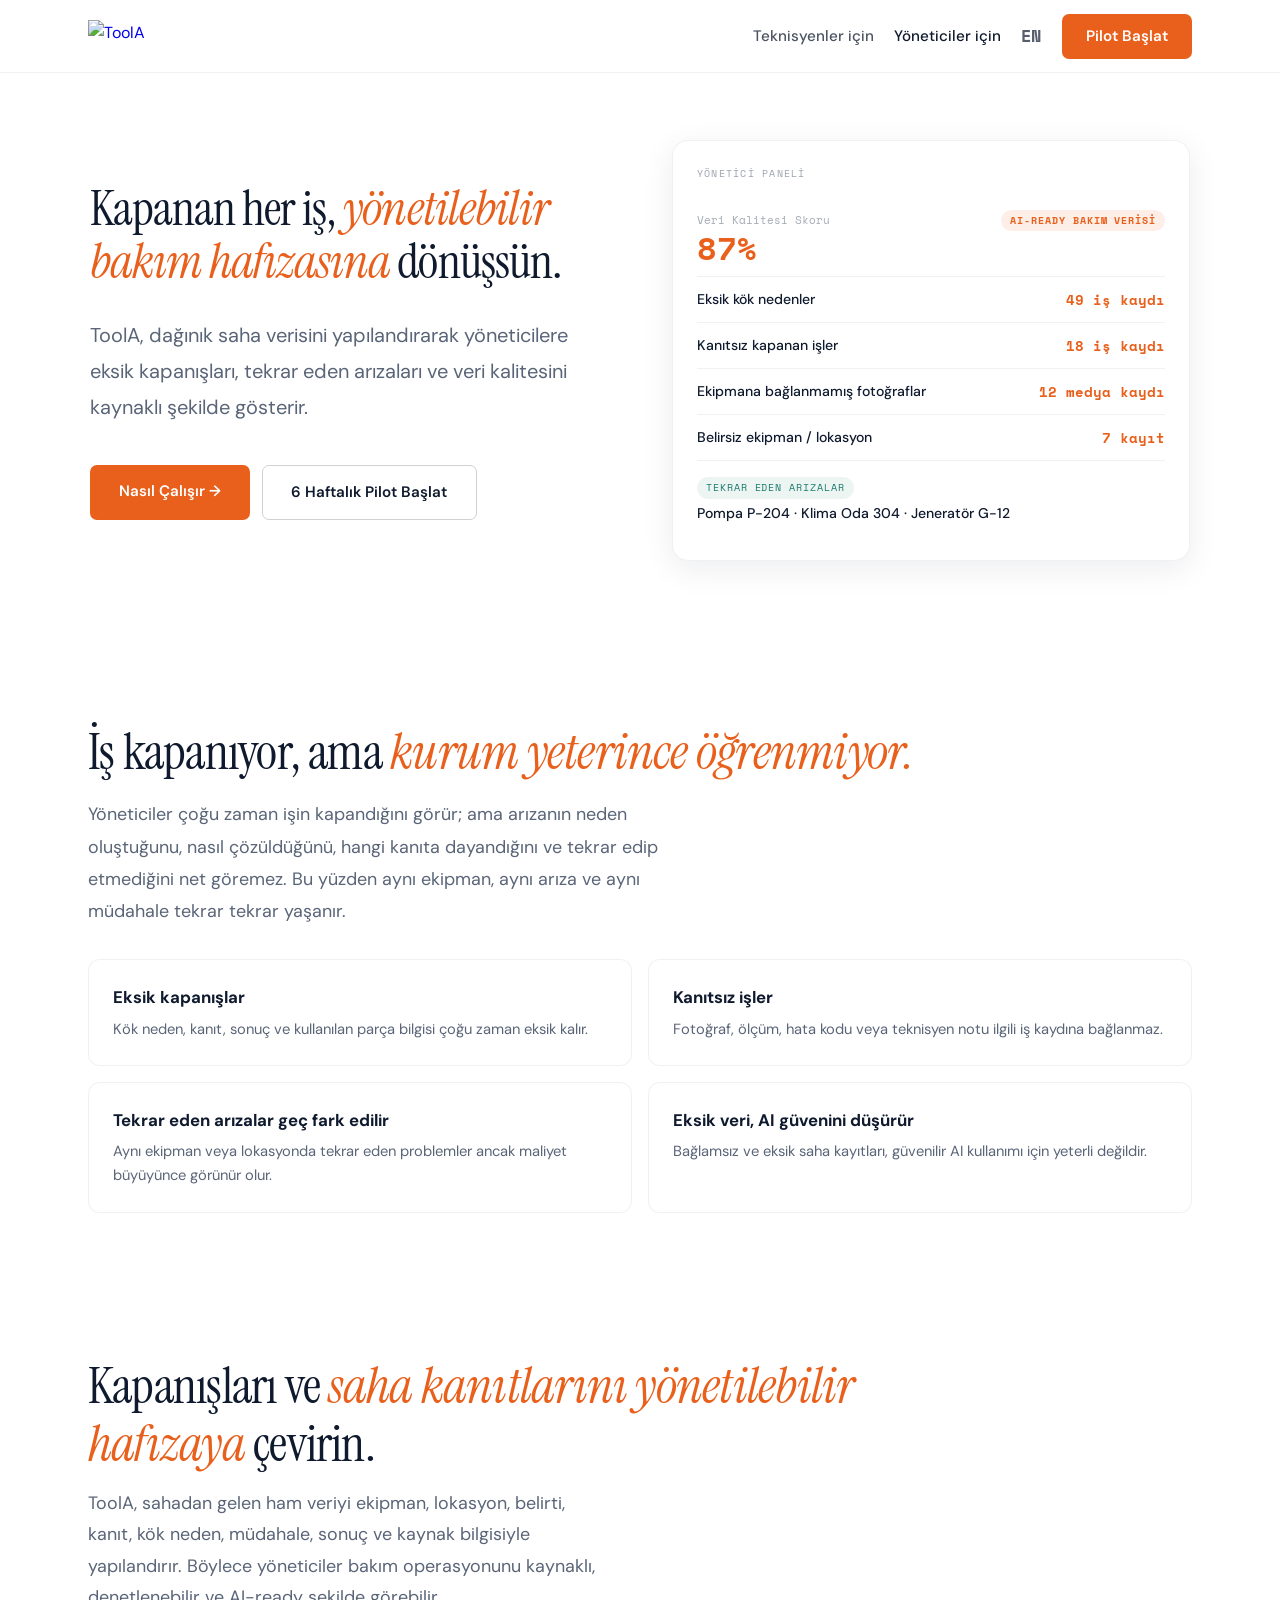
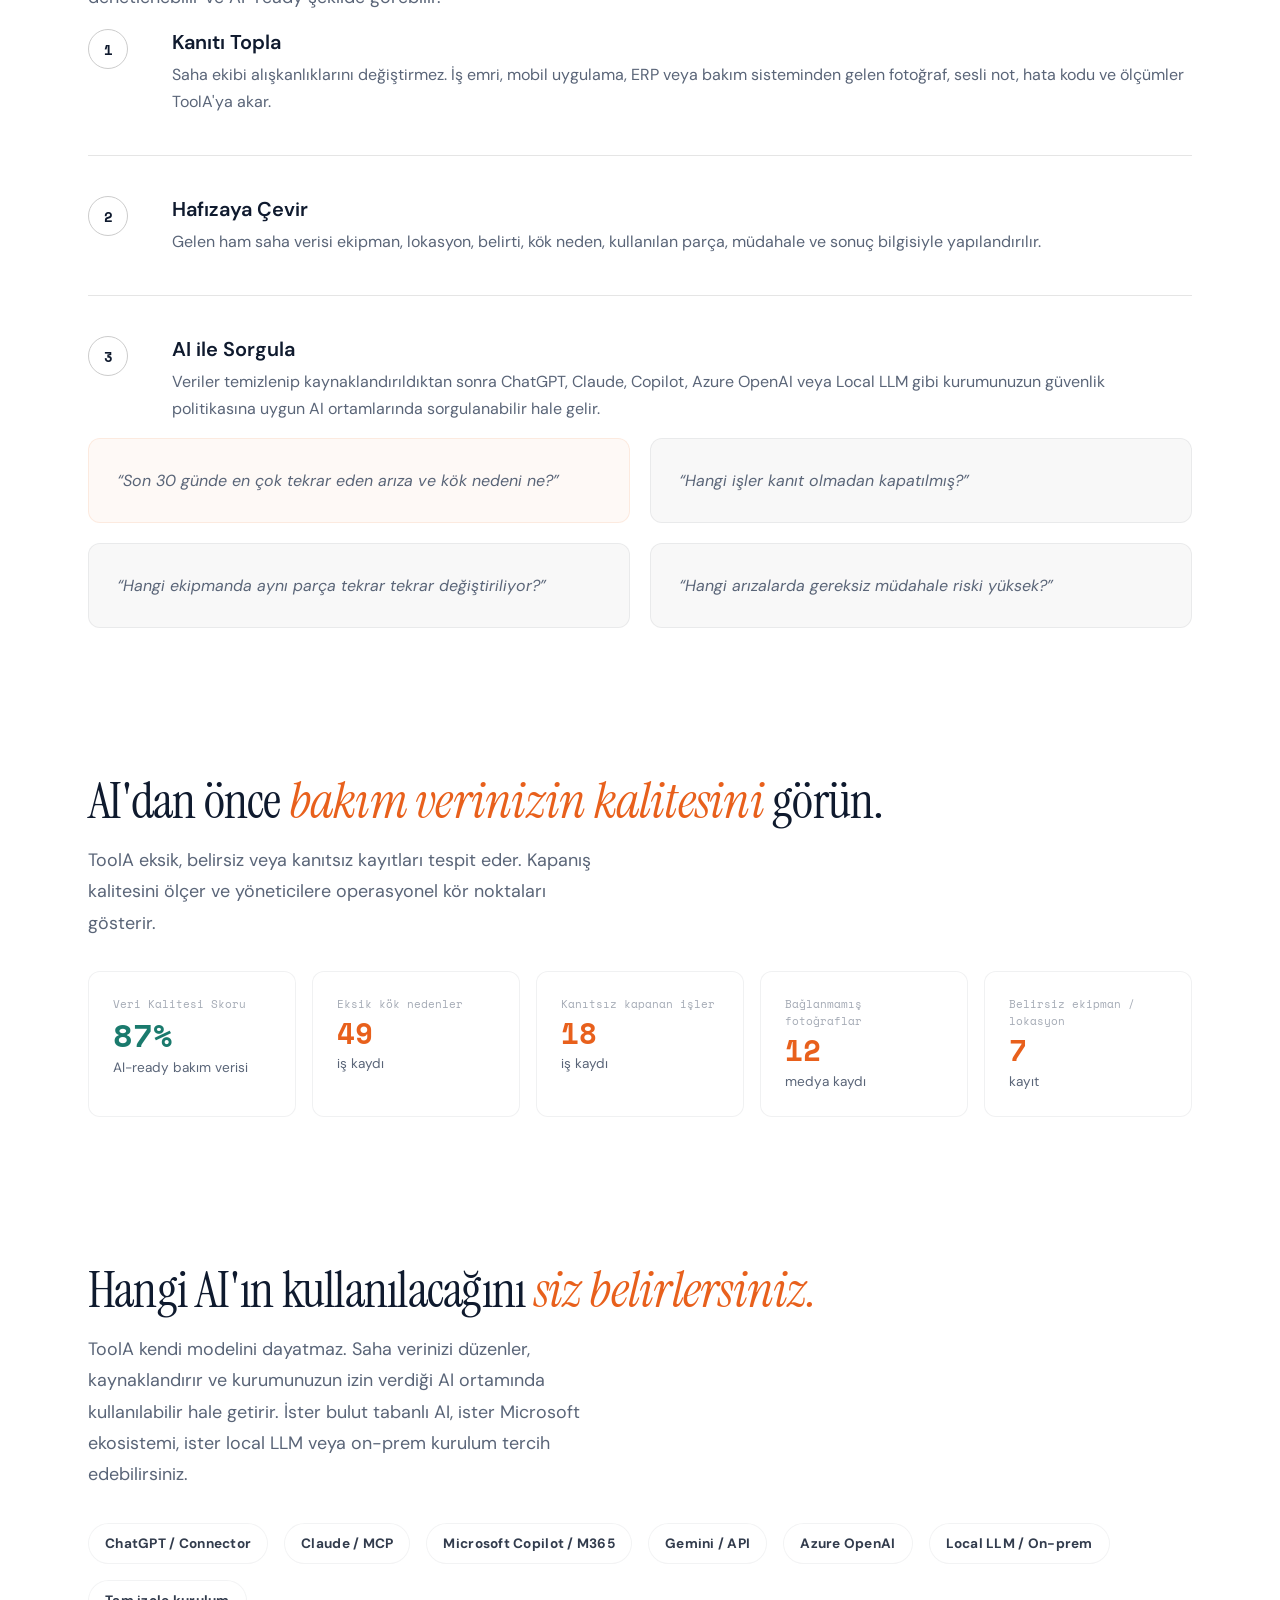
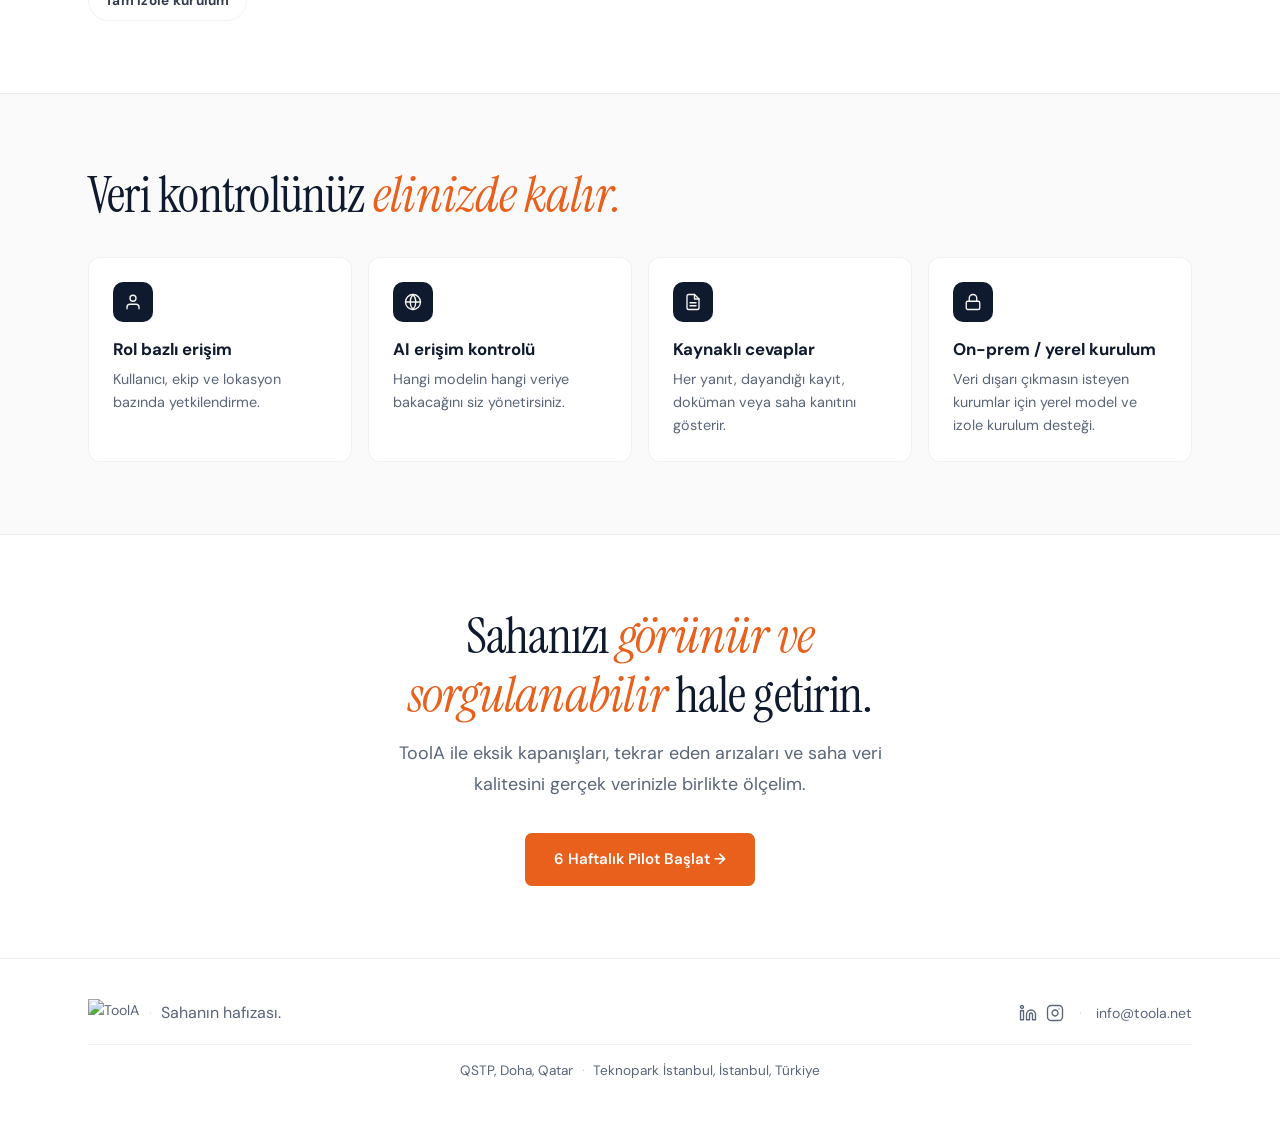
==== commit e486ecc6: "Changes Co-authored-by: ozzyfi <191212846+ozzyfi@users.noreply.github.com>" ====
--- a/public/managers.html
+++ b/public/managers.html
@@ -39,7 +39,7 @@
 .ncta{background:var(--orange);color:#fff;padding:.65rem 1.5rem;border-radius:7px;font-weight:600;font-size:.95rem;text-decoration:none;transition:all .2s;display:inline-block}.ncta:hover{background:#cf5318}
 
 /* HERO */
-.hero{min-height:100vh;display:flex;align-items:center;padding-top:4rem}
+.hero{min-height:auto;display:flex;align-items:flex-start;padding-top:140px;padding-bottom:90px}
 
 .hero h1{font-family:var(--fd);font-size:clamp(2rem,3.8vw,3.6rem);line-height:1.1;letter-spacing:-.02em;font-weight:400;animation:fu .7s ease .08s both}
 .hero h1 em{font-style:italic;color:var(--orange)}
